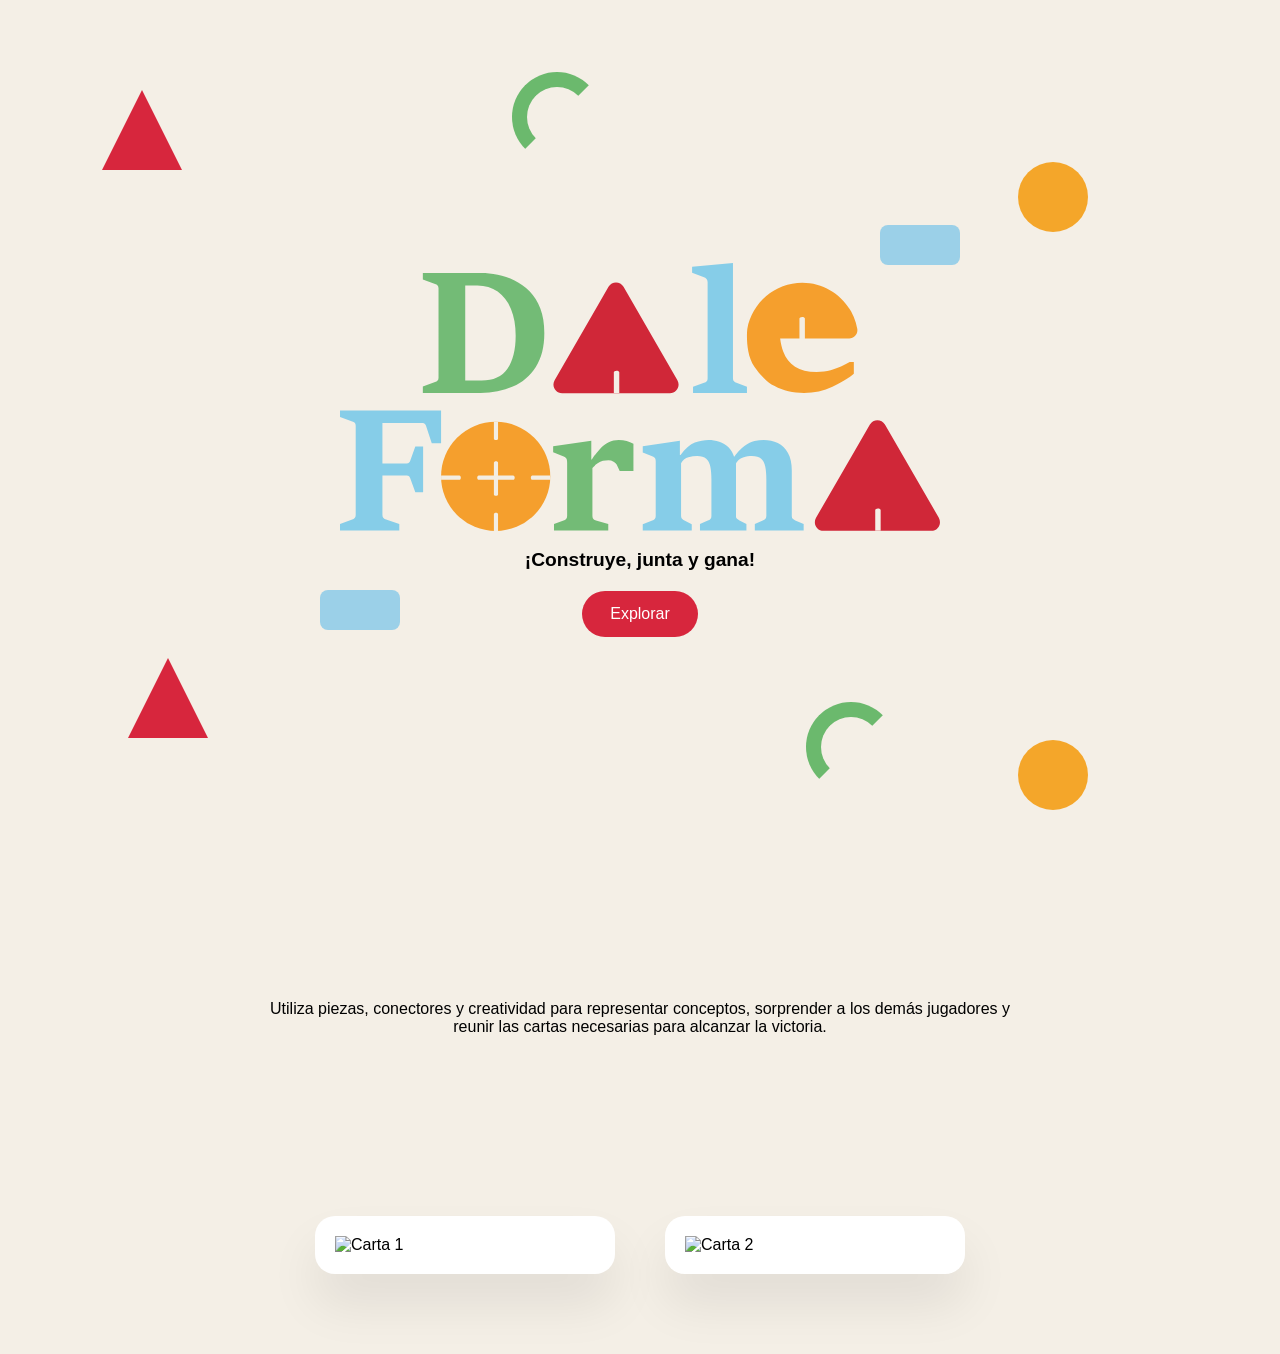
==== index.html @ a6e782ad "avance" ====
<!DOCTYPE html>
<html lang="es">
<head>
    <meta charset="UTF-8">
    <meta name="viewport" content="width=device-width, initial-scale=1.0">
    <title>Landing Page</title>

    <link rel="stylesheet" href="style.css">
</head>
<body>

    <!-- Hero -->
    <section class="hero">

        <!-- Formas flotantes -->
        <div class="floating layer1 triangle"></div>
        <div class="floating layer2 circle"></div>
        <div class="floating layer3 arc"></div>
        <div class="floating layer4 rect"></div>

        <div class="floating layer5 triangle"></div>
        <div class="floating layer6 circle"></div>
        <div class="floating layer7 arc"></div>
        <div class="floating layer8 rect"></div>

        <!-- Contenido principal -->
        <div class="hero-content">

            <img
                src="assets/Recurso 1.svg"
                alt="Logo del juego"
                class="logo"
            >

            <p>¡Construye, junta y gana!</p>

            <a href="#juego" class="btn">
                Explorar
            </a>

        </div>

    </section>

    <!-- Descripción -->
    <section class="info" id="juego">

        <p>
            Utiliza piezas, conectores y creatividad para representar
            conceptos, sorprender a los demás jugadores y reunir las
            cartas necesarias para alcanzar la victoria.
        </p>

    </section>

    <!-- Cartas -->
    <section class="cards">

        <div class="card">
            <img src="cartas1.png" alt="Carta 1">
        </div>

        <div class="card">
            <img src="cartas2.png" alt="Carta 2">
        </div>

    </section>

    <script src="script.js"></script>

</body>
</html>
---- style.css ----
*{
    margin:0;
    padding:0;
    box-sizing:border-box;
}

body{
    background:#F4EFE6;
    font-family:Arial, sans-serif;
    overflow-x:hidden;
    perspective:1200px;
}

/* Fondo textura */
.noise{
    position:fixed;
    width:100%;
    height:100%;
    background:url("https://www.transparenttextures.com/patterns/paper-fibers.png");
    opacity:.15;
    pointer-events:none;
    z-index:0;
}

/* Hero */
.hero{
    height:100vh;
    display:flex;
    justify-content:center;
    align-items:center;
    position:relative;
    overflow:hidden;
}

.hero-content{
    text-align:center;
    position:relative;
    z-index:10;
}

.logo{
    width:600px;
    max-width:90vw;
    height:auto;
    transition:transform .2s ease-out;
    transform-style:preserve-3d;
    will-change:transform;
}

.hero p{
    margin-top:15px;
    font-size:1.2rem;
    font-weight:600;
}

/* Botón */
.btn{
    display:inline-block;
    margin-top:20px;
    padding:14px 28px;
    background:#D7263D;
    color:white;
    border-radius:30px;
    text-decoration:none;
    transition:.4s;
}

.btn:hover{
    transform:translateY(-5px);
}

/* Video fondo */
.video-bg{
    position:fixed;
    top:0;
    left:0;
    width:100vw;
    height:100vh;
    object-fit:cover;
    z-index:-10;
    filter:brightness(100%);
}

/* Información */
.info{
    padding:100px 20px;
    text-align:center;
    max-width:800px;
    margin:auto;
}

/* Cartas */
.cards{
    display:flex;
    justify-content:center;
    gap:50px;
    padding:80px 20px;
    flex-wrap:wrap;
}

.card{
    width:300px;
    background:white;
    padding:20px;
    border-radius:20px;
    transition:.6s;
    transform-style:preserve-3d;
    box-shadow:0 30px 50px rgba(0,0,0,.08);
}

.card:hover{
    transform:
        rotateY(15deg)
        rotateX(10deg)
        translateY(-20px);
}

.card img{
    width:100%;
    display:block;
}

/* Formas flotantes */
.floating{
    position:absolute;
    transition:.2s;
    transform-style:preserve-3d;
    will-change:transform;
}

/* Triángulo */
.triangle{
    width:80px;
    height:80px;
    background:#D7263D;
    clip-path:polygon(50% 0%, 0% 100%, 100% 100%);
}

/* Círculo */
.circle{
    width:70px;
    height:70px;
    background:#F4A62A;
    border-radius:50%;
}

/* Arco */
.arc{
    width:90px;
    height:90px;
    border:15px solid #6BB96D;
    border-right-color:transparent;
    border-bottom-color:transparent;
    border-radius:50%;
}

/* Rectángulo */
.rect{
    width:80px;
    height:40px;
    background:#9BD0E8;
    border-radius:8px;
}

/* Posiciones */
.layer1{ top:10%; left:8%; }
.layer2{ top:18%; right:15%; }
.layer3{ top:8%; left:40%; }
.layer4{ top:25%; right:25%; }

.layer5{ bottom:18%; left:10%; }
.layer6{ bottom:10%; right:15%; }
.layer7{ bottom:12%; right:30%; }
.layer8{ bottom:30%; left:25%; }

/* Animación flotante */
@keyframes floatShape{
    0%{
        transform:translateY(0);
    }
    50%{
        transform:translateY(-25px);
    }
    100%{
        transform:translateY(0);
    }
}

.layer1{ animation:floatShape 6s ease-in-out infinite; }
.layer2{ animation:floatShape 8s ease-in-out infinite; }
.layer3{ animation:floatShape 7s ease-in-out infinite; }
.layer4{ animation:floatShape 9s ease-in-out infinite; }

.layer5{ animation:floatShape 5s ease-in-out infinite; }
.layer6{ animation:floatShape 8s ease-in-out infinite; }
.layer7{ animation:floatShape 6s ease-in-out infinite; }
.layer8{ animation:floatShape 10s ease-in-out infinite; }
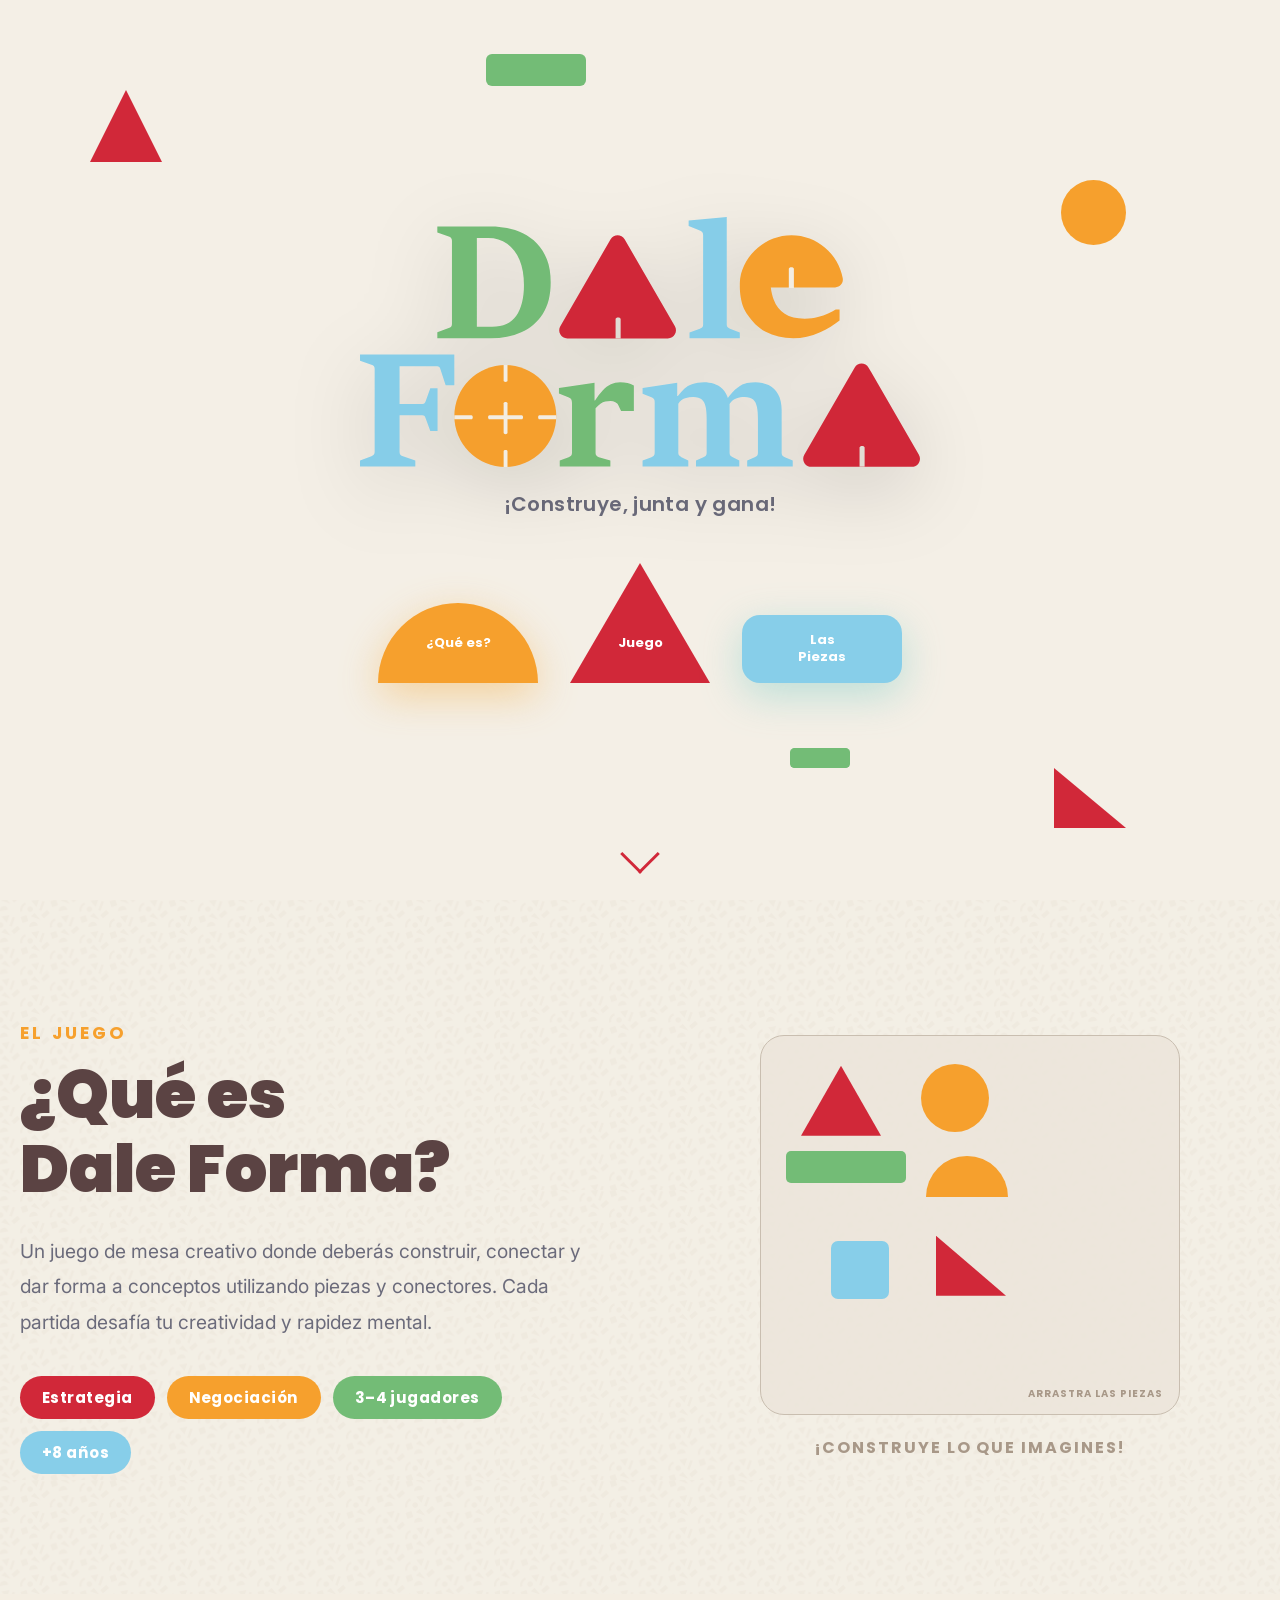
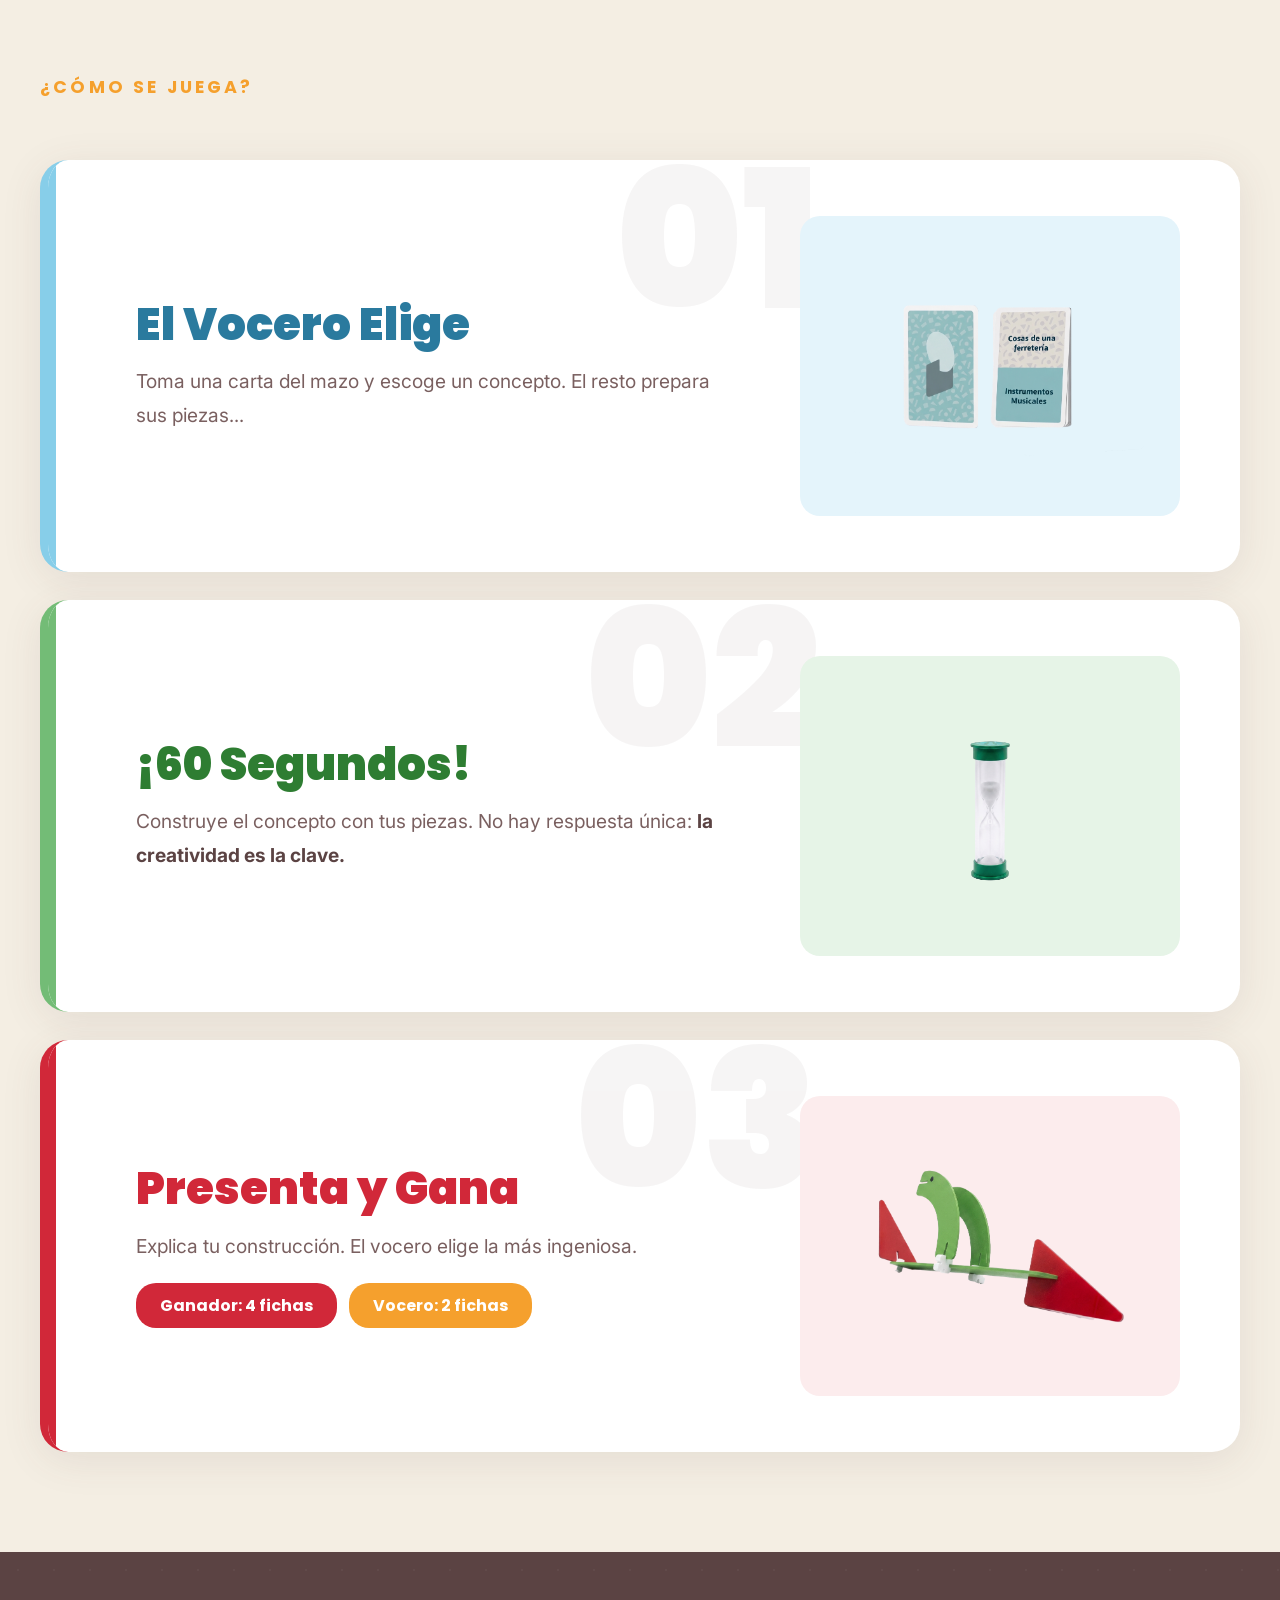
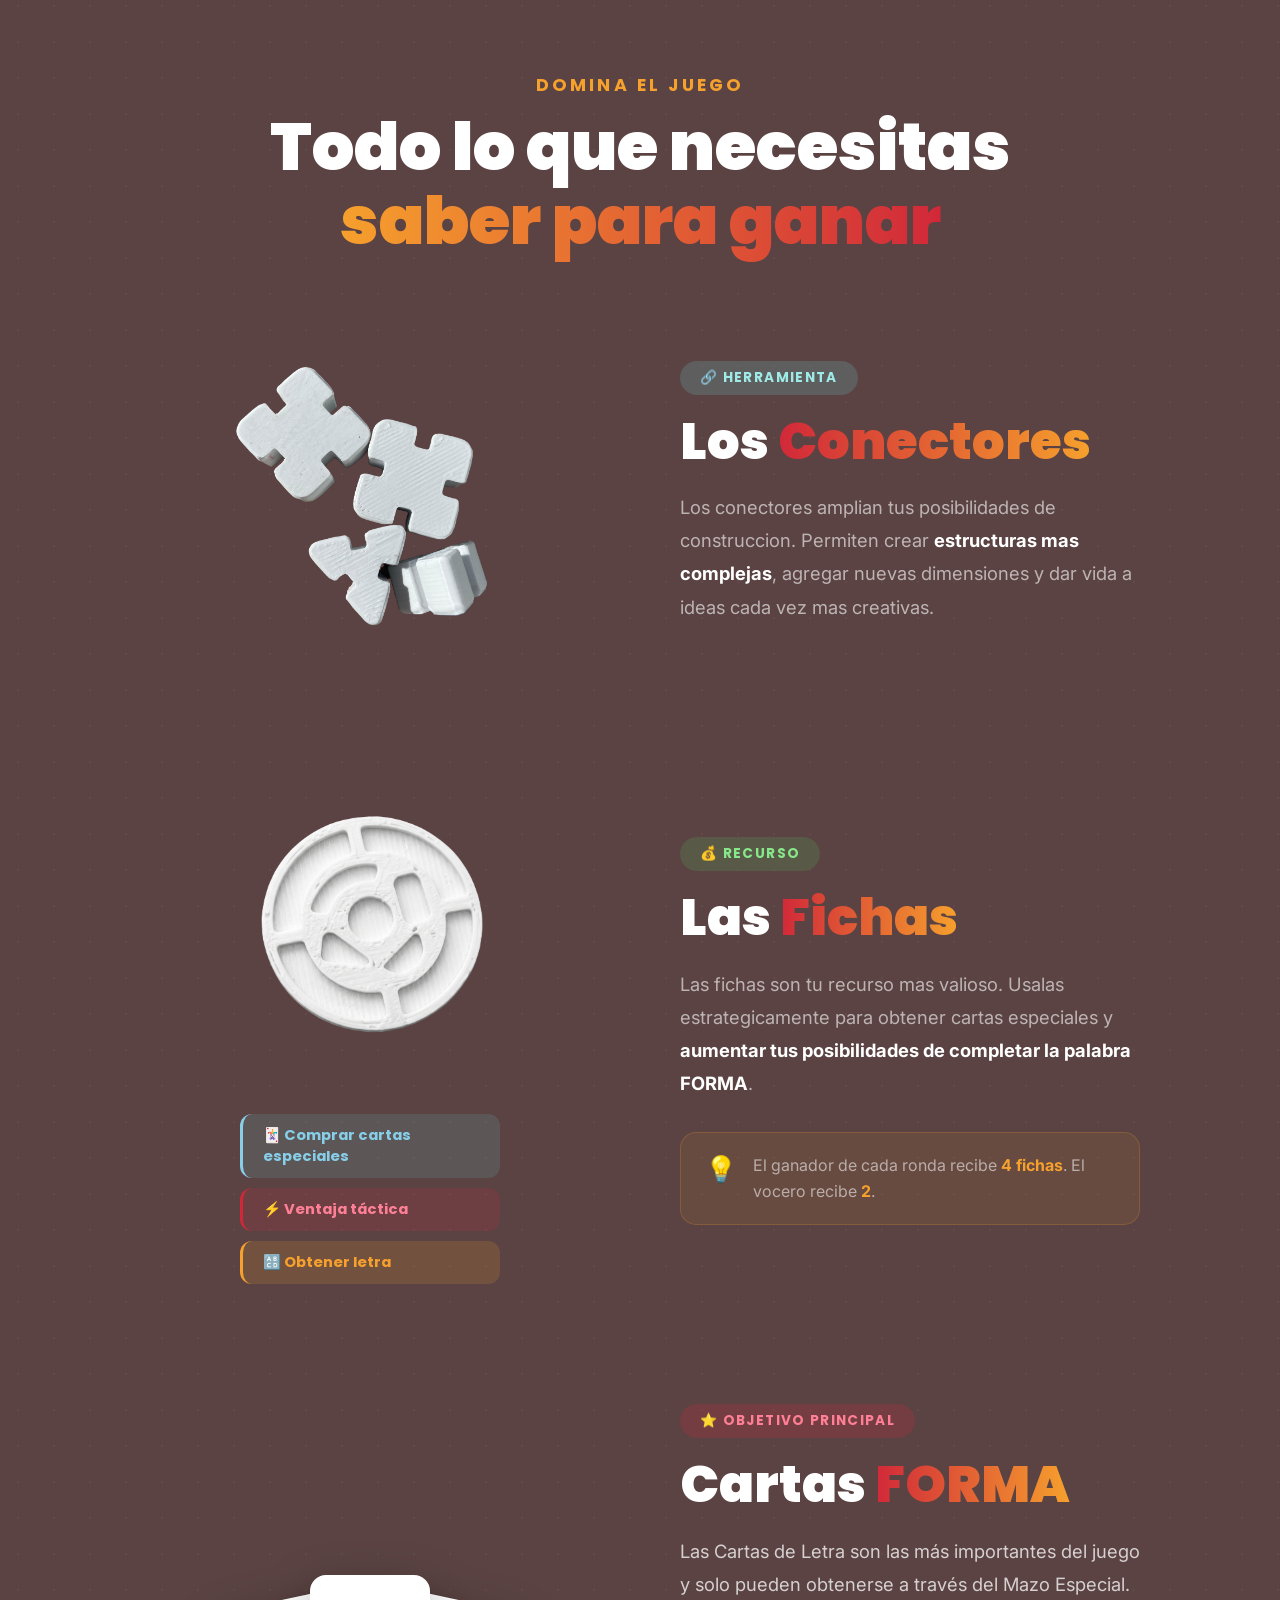
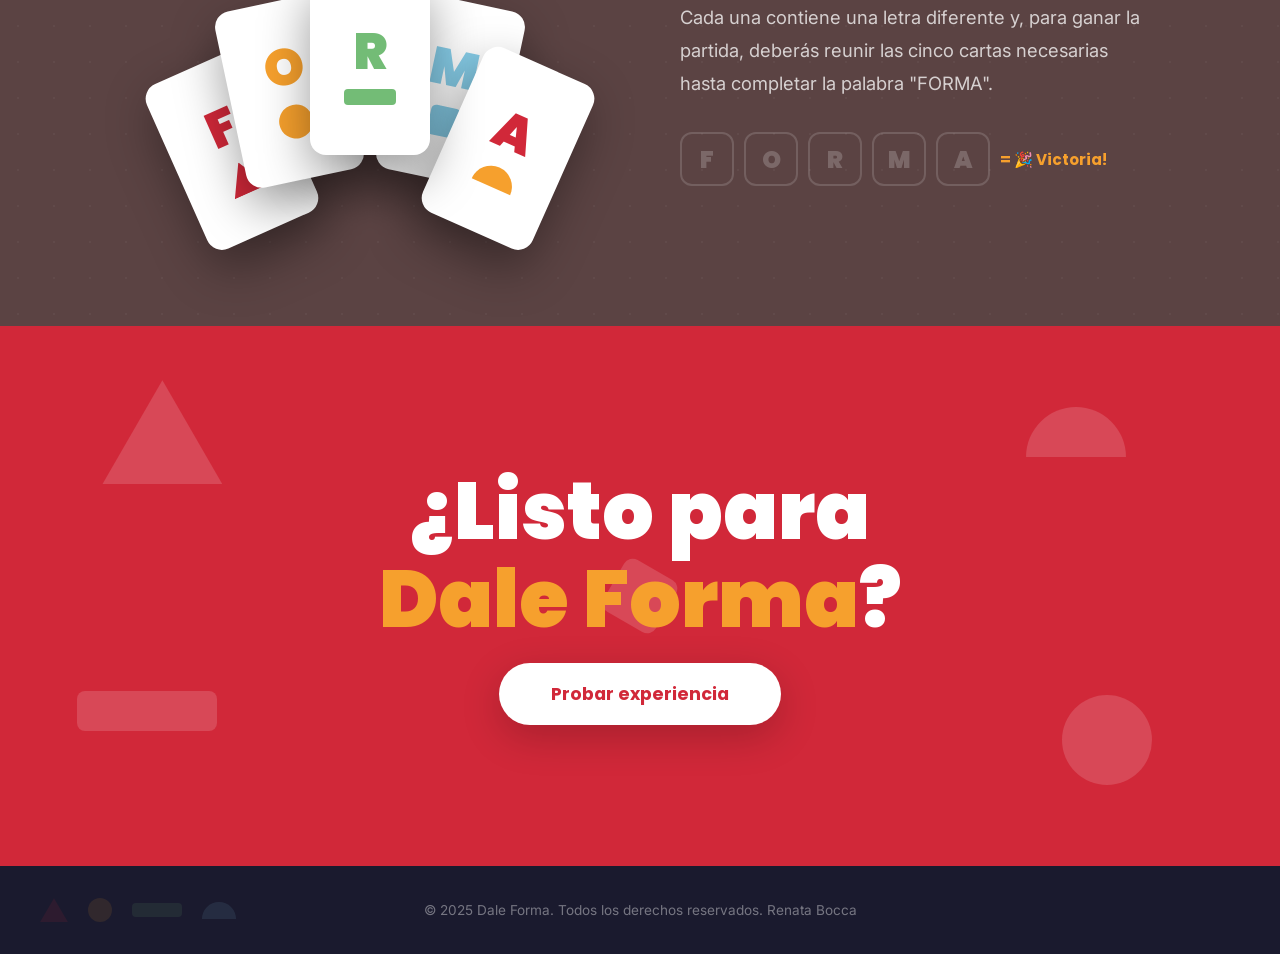
==== commit 9fef0d03: "cambios lunes 15" ====
--- a/index.html
+++ b/index.html
@@ -3,70 +3,263 @@
 <head>
     <meta charset="UTF-8">
     <meta name="viewport" content="width=device-width, initial-scale=1.0">
-    <title>Landing Page</title>
-
+    <title>Dale Forma – Construye, junta y gana</title>
+    <link rel="preconnect" href="https://fonts.googleapis.com">
+    <link href="https://fonts.googleapis.com/css2?family=Poppins:wght@400;700;900&family=Inter:wght@400;500;600&display=swap" rel="stylesheet">
     <link rel="stylesheet" href="style.css">
 </head>
 <body>
 
-    <!-- Hero -->
-    <section class="hero">
-
-        <!-- Formas flotantes -->
-        <div class="floating layer1 triangle"></div>
-        <div class="floating layer2 circle"></div>
-        <div class="floating layer3 arc"></div>
-        <div class="floating layer4 rect"></div>
-
-        <div class="floating layer5 triangle"></div>
-        <div class="floating layer6 circle"></div>
-        <div class="floating layer7 arc"></div>
-        <div class="floating layer8 rect"></div>
+    <!-- Textura de fondo -->
+    <div class="noise"></div>
+
+    <!-- ==================== HERO ==================== -->
+    <section class="hero" id="inicio">
+
+        <!-- Formas flotantes parallax -->
+        <div class="floating layer1 tri-rojo"></div>
+        <div class="floating layer2 circle-amarillo"></div>
+        <div class="floating layer3 rect-largo-verde"></div>
+        <div class="floating layer4 cuad-turquesa"></div>
+        <div class="floating layer5 semi-amarillo"></div>
+        <div class="floating layer6 tri-rect-rojo"></div>
+        <div class="floating layer7 rect-largo-verde small"></div>
+        <div class="floating layer8 circle-amarillo small"></div>
+        <div class="floating layer9 cuad-turquesa small"></div>
+        <div class="floating layer10 tri-rojo small"></div>
 
         <!-- Contenido principal -->
         <div class="hero-content">
 
-            <img
-                src="assets/Recurso 1.svg"
-                alt="Logo del juego"
-                class="logo"
-            >
-
-            <p>¡Construye, junta y gana!</p>
-
-            <a href="#juego" class="btn">
-                Explorar
-            </a>
-
+            <!-- LOGO -->
+            <div class="logo-wrap">
+                <img src="assets/Recurso 1.svg" alt="Dale Forma" class="logo">
+            </div>
+
+            <p class="hero-sub">¡Construye, junta y gana!</p>
+
+            <!-- Botones ancla con formas del juego -->
+            <nav class="menu-formas" aria-label="Navegación principal">
+
+                <a href="#contexto" class="shape-btn semicircle-btn" aria-label="Contexto">
+                    <span>¿Qué es?</span>
+                </a>
+
+                <a href="#explorar" class="shape-btn triangle-btn" aria-label="Explorar">
+                    <span>Juego</span>
+                </a>
+
+                <a href="#piezas" class="shape-btn rectangle-btn" aria-label="Las piezas">
+                    <span>Las<br>Piezas</span>
+                </a>
+
+            </nav>
+
+        </div>
+
+        <!-- Flecha scroll -->
+        <div class="scroll-hint" aria-hidden="true">
+            <div class="scroll-arrow"></div>
         </div>
 
     </section>
 
-    <!-- Descripción -->
-    <section class="info" id="juego">
-
-        <p>
-            Utiliza piezas, conectores y creatividad para representar
-            conceptos, sorprender a los demás jugadores y reunir las
-            cartas necesarias para alcanzar la victoria.
-        </p>
+ <!-- ==================== QUE ES DALE FORMA ==================== -->
+<section class="about-section" id="contexto">
+
+    <div class="about-overlay" aria-hidden="true"></div>
+
+    <div class="about-grid">
+
+        <div class="about-texto" data-reveal>
+            <span class="eyebrow">El juego</span>
+            <h2>¿Qué es<br><em class="about-em">Dale Forma</em>?</h2>
+            <p>
+                Un juego de mesa creativo donde deberás construir, conectar y dar forma
+                a conceptos utilizando piezas y conectores. Cada partida desafía tu
+                creatividad y rapidez mental.
+            </p>
+            <div class="about-chips">
+                <span class="chip chip-rojo">Estrategia</span>
+                <span class="chip chip-amarillo">Negociación</span>
+                <span class="chip chip-verde">3–4 jugadores</span>
+                <span class="chip chip-turquesa">+8 años</span>
+            </div>
+        </div>
+
+        <div class="about-build" data-reveal>
+            <div class="about-sandbox" id="aboutSandbox" aria-label="Piezas arrastrables">
+                <div class="ab-piece ab-tri"    style="top:30px;  left:40px"  tabindex="0"></div>
+                <div class="ab-piece ab-circle" style="top:28px;  left:160px" tabindex="0"></div>
+                <div class="ab-piece ab-rect"   style="top:115px; left:25px"  tabindex="0"></div>
+                <div class="ab-piece ab-semi"   style="top:120px; left:165px" tabindex="0"></div>
+                <div class="ab-piece ab-cuad"   style="top:205px; left:70px"  tabindex="0"></div>
+                <div class="ab-piece ab-tri-r"  style="top:200px; left:175px" tabindex="0"></div>
+                <span class="sandbox-hint" aria-hidden="true">arrastra las piezas</span>
+            </div>
+            <p class="build-label">¡Construye lo que imagines!</p>
+        </div>
+
+    </div>
+
+</section>
+<!-- ==================== EXPLORAR ==================== -->
+<section class="explorar-section" id="explorar">
+
+    <div class="explorar-header" data-reveal>
+        <span class="eyebrow">¿Cómo se juega?</span>
+    </div>
+
+    <!-- Paso 1 -->
+    <div class="step-card sc-celeste" data-reveal>
+        <div class="sc-num" aria-hidden="true">01</div>
+        <div class="step-content">
+            <h3>El Vocero Elige</h3>
+            <p>Toma una carta del mazo y escoge un concepto. El resto prepara sus piezas...</p>
+        </div>
+        <div class="step-img-wrap">
+            <img src="assets/cartas de juego.png" alt="Cartas de juego" class="step-img">
+        </div>
+        <div class="sc-stripe" aria-hidden="true"></div>
+    </div>
+
+    <!-- Paso 2 -->
+    <div class="step-card sc-verde" data-reveal>
+        <div class="sc-num" aria-hidden="true">02</div>
+        <div class="step-content">
+            <h3>¡60 Segundos!</h3>
+            <p>Construye el concepto con tus piezas. No hay respuesta única: <strong>la creatividad es la clave.</strong></p>
+        </div>
+        <div class="step-img-wrap">
+            <img src="assets/relojjjj.png" alt="Reloj de arena" class="step-img">
+        </div>
+        <div class="sc-stripe" aria-hidden="true"></div>
+    </div>
+
+    <!-- Paso 3 -->
+    <div class="step-card sc-rojo" data-reveal>
+        <div class="sc-num" aria-hidden="true">03</div>
+        <div class="step-content">
+            <h3>Presenta y Gana</h3>
+            <p>Explica tu construcción. El vocero elige la más ingeniosa.</p>
+            <div class="fichas-counter">
+                <span class="fc-item fc-ganador">Ganador: 4 fichas</span>
+                <span class="fc-item fc-vocero">Vocero: 2 fichas</span>
+            </div>
+        </div>
+        <div class="step-img-wrap">
+            <img src="assets/figura.png" alt="Figura ganadora" class="step-img">
+        </div>
+        <div class="sc-stripe" aria-hidden="true"></div>
+    </div>
+
+</section>
+</section>
+<!-- ==================== MECANICAS DEL JUEGO ==================== -->
+<section class="mecanicas-section" id="mecanicas" style="background: #5B4343;">
+
+    <div class="mec-header" data-reveal>
+        <span class="eyebrow">Domina el juego</span>
+        <h2>Todo lo que necesitas<br><span class="mec-accent">saber para ganar</span></h2>
+    </div>
+
+    <!-- CONECTORES -->
+    <div class="mec-bloque mec-conectores mec-reverse" data-reveal>
+        <div class="mec-texto">
+            <div class="mec-tag tag-turquesa">&#128279; Herramienta</div>
+            <h3>Los <em>Conectores</em></h3>
+            <p>Los conectores amplian tus posibilidades de construccion. Permiten crear <strong>estructuras mas complejas</strong>, agregar nuevas dimensiones y dar vida a ideas cada vez mas creativas.</p>
+            <div class="con-beneficios">
+            </div>
+        </div>
+        <div class="mec-visual mv-conectores" aria-hidden="true">
+            <div class="mec-img-wrap">
+                <img src="assets/mas conectores.png" alt="Conectores del juego" class="mec-img">
+            </div>
+        </div>
+    </div>
+
+    <!-- FICHAS -->
+    <div class="mec-bloque mec-fichas" data-reveal>
+        <div class="mec-visual mv-fichas" aria-hidden="true">
+            <div class="fichas-img-wrap">
+                <img src="assets/ficha sola.png" alt="Ficha del juego" class="fichas-img">
+            </div>
+            <div class="fichas-uses">
+                <div class="fu-item fu-carta">&#127183; Comprar cartas especiales</div>
+                <div class="fu-item fu-ventaja">&#9889; Ventaja táctica</div>
+                <div class="fu-item fu-letra">&#128288; Obtener letra</div>
+            </div>
+        </div>
+        <div class="mec-texto">
+            <div class="mec-tag tag-verde">&#128176; Recurso</div>
+            <h3>Las <em>Fichas</em></h3>
+            <p>Las fichas son tu recurso mas valioso. Usalas estrategicamente para obtener cartas especiales y <strong>aumentar tus posibilidades de completar la palabra FORMA</strong>.</p>
+            <div class="fichas-tip">
+                <div class="ft-icon">&#128161;</div>
+                <p>El ganador de cada ronda recibe <strong>4 fichas</strong>. El vocero recibe <strong>2</strong>.</p>
+            </div>
+        </div>
+    </div>
+
+    <!-- CARTAS FORMA -->
+    <div class="mec-bloque mec-cartas" data-reveal>
+        <div class="mec-visual mv-cartas" aria-hidden="true">
+            <div class="fcard fc-f"><span>F</span><div class="fcard-shape fcs-tri"></div></div>
+            <div class="fcard fc-o"><span>O</span><div class="fcard-shape fcs-circle"></div></div>
+            <div class="fcard fc-r active"><span>R</span><div class="fcard-shape fcs-rect"></div></div>
+            <div class="fcard fc-m"><span>M</span><div class="fcard-shape fcs-cuad"></div></div>
+            <div class="fcard fc-a"><span>A</span><div class="fcard-shape fcs-semi"></div></div>
+            <div class="fcard-glow"></div>
+        </div>
+        <div class="mec-texto">
+            <div class="mec-tag tag-rojo">&#11088; Objetivo principal</div>
+            <h3>Cartas <em>FORMA</em></h3>
+            <p>Las Cartas de Letra son las más importantes del juego y solo pueden obtenerse a través del Mazo Especial. Cada una contiene una letra diferente y, para ganar la partida, deberás reunir las cinco cartas necesarias hasta completar la palabra "FORMA".</p>
+            <div class="mec-letras-prog">
+                <div class="mlp-letra mlp-f">F</div>
+                <div class="mlp-letra mlp-o">O</div>
+                <div class="mlp-letra mlp-r">R</div>
+                <div class="mlp-letra mlp-m">M</div>
+                <div class="mlp-letra mlp-a">A</div>
+                <div class="mlp-win">= &#127881; Victoria!</div>
+            </div>
+        </div>
+    </div>
+
+</section>
+
+    <!-- ==================== CTA FINAL ==================== -->
+    <section class="seccion cta-seccion">
+
+        <div class="cta-formas" aria-hidden="true">
+            <div class="cta-f tri"></div>
+            <div class="cta-f circle"></div>
+            <div class="cta-f rect-l"></div>
+            <div class="cta-f semi"></div>
+            <div class="cta-f cuad"></div>
+        </div>
+
+        <div class="cta-contenido">
+            <h2>¿Listo para<br><em>Dale Forma</em>?</h2>
+            <a href="#inicio" class="cta-btn">Probar experiencia</a>
+        </div>
 
     </section>
 
-    <!-- Cartas -->
-    <section class="cards">
-
-        <div class="card">
-            <img src="cartas1.png" alt="Carta 1">
-        </div>
-
-        <div class="card">
-            <img src="cartas2.png" alt="Carta 2">
-        </div>
-
-    </section>
+
+    <!-- ==================== FOOTER ==================== -->
+    <footer class="footer">
+        <div class="footer-formas" aria-hidden="true">
+            <div class="ff tri"></div>
+            <div class="ff circle"></div>
+            <div class="ff rect"></div>
+            <div class="ff semi"></div>
+        </div>
+        <p>© 2025 Dale Forma. Todos los derechos reservados. 
+            Renata Bocca
+ </p>
+    </footer>
 
     <script src="script.js"></script>
-
 </body>
-</html>
--- a/style.css
+++ b/style.css
@@ -1,197 +1,1194 @@
-*{
-    margin:0;
-    padding:0;
-    box-sizing:border-box;
-}
-
-body{
-    background:#F4EFE6;
-    font-family:Arial, sans-serif;
-    overflow-x:hidden;
-    perspective:1200px;
-}
-
-/* Fondo textura */
-.noise{
-    position:fixed;
-    width:100%;
-    height:100%;
-    background:url("https://www.transparenttextures.com/patterns/paper-fibers.png");
-    opacity:.15;
-    pointer-events:none;
-    z-index:0;
-}
-
-/* Hero */
-.hero{
-    height:100vh;
-    display:flex;
-    justify-content:center;
-    align-items:center;
-    position:relative;
-    overflow:hidden;
-}
-
-.hero-content{
-    text-align:center;
-    position:relative;
-    z-index:10;
-}
-
-.logo{
-    width:600px;
-    max-width:90vw;
-    height:auto;
-    transition:transform .2s ease-out;
-    transform-style:preserve-3d;
-    will-change:transform;
-}
-
-.hero p{
-    margin-top:15px;
-    font-size:1.2rem;
-    font-weight:600;
-}
-
-/* Botón */
-.btn{
-    display:inline-block;
-    margin-top:20px;
-    padding:14px 28px;
-    background:#D7263D;
-    color:white;
-    border-radius:30px;
-    text-decoration:none;
-    transition:.4s;
-}
-
-.btn:hover{
-    transform:translateY(-5px);
-}
-
-/* Video fondo */
-.video-bg{
-    position:fixed;
-    top:0;
-    left:0;
-    width:100vw;
-    height:100vh;
-    object-fit:cover;
-    z-index:-10;
-    filter:brightness(100%);
-}
-
-/* Información */
-.info{
-    padding:100px 20px;
-    text-align:center;
-    max-width:800px;
-    margin:auto;
-}
-
-/* Cartas */
-.cards{
-    display:flex;
-    justify-content:center;
-    gap:50px;
-    padding:80px 20px;
-    flex-wrap:wrap;
-}
-
-.card{
-    width:300px;
-    background:white;
-    padding:20px;
-    border-radius:20px;
-    transition:.6s;
-    transform-style:preserve-3d;
-    box-shadow:0 30px 50px rgba(0,0,0,.08);
-}
-
-.card:hover{
-    transform:
-        rotateY(15deg)
-        rotateX(10deg)
-        translateY(-20px);
-}
-
-.card img{
-    width:100%;
-    display:block;
-}
-
-/* Formas flotantes */
-.floating{
-    position:absolute;
-    transition:.2s;
-    transform-style:preserve-3d;
-    will-change:transform;
-}
-
-/* Triángulo */
-.triangle{
-    width:80px;
-    height:80px;
-    background:#D7263D;
-    clip-path:polygon(50% 0%, 0% 100%, 100% 100%);
-}
-
-/* Círculo */
-.circle{
-    width:70px;
-    height:70px;
-    background:#F4A62A;
-    border-radius:50%;
-}
-
-/* Arco */
-.arc{
-    width:90px;
-    height:90px;
-    border:15px solid #6BB96D;
-    border-right-color:transparent;
-    border-bottom-color:transparent;
-    border-radius:50%;
-}
-
-/* Rectángulo */
-.rect{
-    width:80px;
-    height:40px;
-    background:#9BD0E8;
-    border-radius:8px;
-}
-
-/* Posiciones */
-.layer1{ top:10%; left:8%; }
-.layer2{ top:18%; right:15%; }
-.layer3{ top:8%; left:40%; }
-.layer4{ top:25%; right:25%; }
-
-.layer5{ bottom:18%; left:10%; }
-.layer6{ bottom:10%; right:15%; }
-.layer7{ bottom:12%; right:30%; }
-.layer8{ bottom:30%; left:25%; }
-
-/* Animación flotante */
-@keyframes floatShape{
-    0%{
-        transform:translateY(0);
+/* ===================================================
+   DALE FORMA — style.css
+   Paleta: Rojo #D7263D | Amarillo #F4A62A | Verde #4CAF50 | Turquesa #67C9C4 | Crema #F4EFE6
+=================================================== */
+
+
+/* =====================================================
+   RESET & VARIABLES
+===================================================== */
+*, *::before, *::after {
+    margin: 0;
+    padding: 0;
+    box-sizing: border-box;
+}
+
+:root {
+    --rojo:    #D12839;
+    --amarillo:#F6A02D;
+    --verde:   #73BC76;
+    --turquesa:#87CEE9;
+    --crema:   #F4EFE6;
+    --oscuro:  #1A1A2E;
+    --gris:    #6B6B7B;
+    --radio:   16px;
+    --sombra:  0 20px 60px rgba(0,0,0,.12);
+}
+
+html {
+    scroll-behavior: smooth;
+}
+
+body {
+    background: var(--crema);
+    font-family: 'Inter', sans-serif;
+    color: var(--oscuro);
+    overflow-x: hidden;
+}
+
+img {
+    width: 100%;
+    display: block;
+}
+
+
+/* =====================================================
+   UTILIDADES BASE
+===================================================== */
+.noise {
+    position: fixed;
+    inset: 0;
+    background: url("https://www.transparenttextures.com/patterns/paper-fibers.png");
+    opacity: .12;
+    pointer-events: none;
+    z-index: 0;
+}
+
+.seccion {
+    position: relative;
+    padding: 100px 20px;
+    z-index: 1;
+}
+
+.seccion-header {
+    text-align: center;
+    margin-bottom: 70px;
+}
+
+.seccion-header.light h2,
+.seccion-header.light .eyebrow,
+.seccion-header.light .seccion-desc {
+    color: white;
+}
+
+.eyebrow {
+    display: inline-block;
+    font-family: 'Poppins', sans-serif;
+    font-size: .75rem;
+    font-weight: 700;
+    letter-spacing: .18em;
+    text-transform: uppercase;
+    color: var(--rojo);
+    margin-bottom: 12px;
+}
+
+h2 {
+    font-family: 'Poppins', sans-serif;
+    font-size: clamp(2rem, 5vw, 3.2rem);
+    font-weight: 900;
+    line-height: 1.1;
+    margin-bottom: 16px;
+}
+
+.seccion-desc {
+    font-size: 1.1rem;
+    color: var(--gris);
+    max-width: 520px;
+    margin: 0 auto;
+}
+
+
+/* =====================================================
+   REVEAL ON SCROLL
+===================================================== */
+[data-reveal] {
+    opacity: 0;
+    transform: translateY(30px);
+    transition: opacity .6s ease, transform .6s ease;
+}
+[data-reveal].visible {
+    opacity: 1;
+    transform: translateY(0);
+}
+
+
+/* =====================================================
+   HERO
+===================================================== */
+.hero {
+    height: 100vh;
+    min-height: 600px;
+    display: flex;
+    justify-content: center;
+    align-items: center;
+    position: relative;
+    overflow: hidden;
+    perspective: 1200px;
+    background: var(--crema);
+}
+
+.hero-content {
+    text-align: center;
+    position: relative;
+    z-index: 10;
+}
+
+.logo-wrap {
+    display: inline-block;
+}
+
+.logo {
+    width: 560px;
+    max-width: 88vw;
+    height: auto;
+    transition: transform .15s ease-out;
+    transform-style: preserve-3d;
+    will-change: transform;
+    filter: drop-shadow(0 20px 40px rgba(0,0,0,.15));
+}
+
+.hero-sub {
+    margin-top: 18px;
+    font-family: 'Poppins', sans-serif;
+    font-size: clamp(.95rem, 2.5vw, 1.25rem);
+    font-weight: 600;
+    color: var(--gris);
+    letter-spacing: .02em;
+}
+
+/* Botones de navegación con formas */
+.menu-formas {
+    display: flex;
+    gap: 32px;
+    justify-content: center;
+    align-items: flex-end;
+    margin-top: 44px;
+    flex-wrap: wrap;
+}
+
+.shape-btn {
+    position: relative;
+    display: flex;
+    justify-content: center;
+    align-items: center;
+    text-decoration: none;
+    transition: transform .35s cubic-bezier(.34,1.56,.64,1), filter .35s ease;
+    cursor: pointer;
+}
+
+.shape-btn span {
+    position: absolute;
+    z-index: 10;
+    font-family: 'Poppins', sans-serif;
+    font-size: 13px;
+    font-weight: 700;
+    color: white;
+    text-align: center;
+    pointer-events: none;
+    line-height: 1.3;
+}
+
+.triangle-btn {
+    width: 140px;
+    height: 120px;
+    background: var(--rojo);
+    clip-path: polygon(50% 0%, 0% 100%, 100% 100%);
+    filter: drop-shadow(0 12px 20px rgba(215,38,61,.4));
+}
+.triangle-btn span { top: 72px; }
+
+.rectangle-btn {
+    width: 160px;
+    height: 68px;
+    background: var(--turquesa);
+    border-radius: 18px;
+    filter: drop-shadow(0 12px 20px rgba(103,201,196,.4));
+}
+.rectangle-btn span {
+    top: 50%;
+    left: 50%;
+    transform: translate(-50%, -50%);
+}
+
+.semicircle-btn {
+    width: 160px;
+    height: 80px;
+    background: var(--amarillo);
+    border-radius: 160px 160px 0 0;
+    filter: drop-shadow(0 12px 20px rgba(244,166,42,.4));
+}
+.semicircle-btn span {
+    color: #ffffff;
+    top: 50%;
+    left: 50%;
+    transform: translate(-50%, -50%);
+}
+
+.shape-btn:hover {
+    transform: translateY(-14px) scale(1.1) rotate(4deg);
+    filter: brightness(1.1) drop-shadow(0 20px 30px rgba(0,0,0,.25));
+}
+
+/* Formas flotantes parallax */
+.floating {
+    position: absolute;
+    transform-style: preserve-3d;
+    will-change: transform;
+}
+
+.tri-rojo {
+    width: 72px; height: 72px;
+    background: var(--rojo);
+    clip-path: polygon(50% 0%, 0% 100%, 100% 100%);
+    opacity: .85;
+}
+.tri-rect-rojo {
+    width: 72px; height: 60px;
+    background: var(--rojo);
+    clip-path: polygon(0% 100%, 0% 0%, 100% 100%);
+    opacity: .85;
+}
+.circle-amarillo {
+    width: 65px; height: 65px;
+    background: var(--amarillo);
+    border-radius: 50%;
+    opacity: .85;
+}
+.rect-largo-verde {
+    width: 100px; height: 32px;
+    background: var(--verde);
+    border-radius: 6px;
+    opacity: .85;
+}
+.cuad-turquesa {
+    width: 52px; height: 52px;
+    background: var(--turquesa);
+    border-radius: 8px;
+    opacity: .85;
+}
+.semi-amarillo {
+    width: 76px; height: 38px;
+    background: var(--amarillo);
+    border-radius: 76px 76px 0 0;
+    opacity: .85;
+}
+
+.floating.small { transform: scale(.6); }
+
+.layer1  { top: 10%; left: 7%; }
+.layer2  { top: 20%; right: 12%; }
+.layer3  { top: 6%;  left: 38%; }
+.layer4  { top: 28%; right: 28%; }
+.layer5  { bottom: 15%; left: 9%; }
+.layer6  { bottom: 8%;  right: 12%; }
+.layer7  { bottom: 14%; right: 32%; }
+.layer8  { bottom: 28%; left: 22%; }
+.layer9  { top: 55%;   left: 3%; }
+.layer10 { bottom: 35%; right: 5%; }
+
+@keyframes floatShape {
+    0%,100% { translate: 0 0; }
+    50%      { translate: 0 -22px; }
+}
+.layer1  { animation: floatShape 6s  ease-in-out infinite; }
+.layer2  { animation: floatShape 8s  ease-in-out infinite; }
+.layer3  { animation: floatShape 7s  ease-in-out infinite .5s; }
+.layer4  { animation: floatShape 9s  ease-in-out infinite .3s; }
+.layer5  { animation: floatShape 5s  ease-in-out infinite .8s; }
+.layer6  { animation: floatShape 8s  ease-in-out infinite .2s; }
+.layer7  { animation: floatShape 6s  ease-in-out infinite 1s; }
+.layer8  { animation: floatShape 10s ease-in-out infinite .4s; }
+.layer9  { animation: floatShape 7s  ease-in-out infinite .7s; }
+.layer10 { animation: floatShape 9s  ease-in-out infinite 1.2s; }
+
+/* Flecha scroll */
+.scroll-hint {
+    position: absolute;
+    bottom: 32px;
+    left: 50%;
+    transform: translateX(-50%);
+    z-index: 10;
+}
+.scroll-arrow {
+    width: 28px; height: 28px;
+    border-right: 3px solid var(--rojo);
+    border-bottom: 3px solid var(--rojo);
+    transform: rotate(45deg);
+    animation: arrowBounce 1.6s ease-in-out infinite;
+}
+@keyframes arrowBounce {
+    0%,100% { transform: rotate(45deg) translateY(0); opacity: .5; }
+    50%      { transform: rotate(45deg) translateY(8px); opacity: 1; }
+}
+
+/* =====================================================
+   QUÉ ES DALE FORMA (about-section)
+===================================================== */
+.about-section {
+    padding: 120px 20px;
+    background-color: #F4EFE6;
+    background-image: url('assets/patron.svg');
+    background-repeat: repeat;
+    background-size: 500px 290px;
+    position: relative;
+    overflow: hidden;
+}
+
+.about-overlay {
+    position: absolute;
+    inset: 0;
+    background: rgba(244, 239, 230, 0.62);
+    pointer-events: none;
+    z-index: 1;
+}
+
+.about-grid {
+    display: grid;
+    grid-template-columns: 1fr 1fr;
+    gap: 80px;
+    align-items: center;
+    max-width: 1280px;
+    margin: 0 auto;
+    position: relative;
+    z-index: 2;
+}
+
+.about-section .eyebrow { color: var(--amarillo); font-size: 1.1rem; }
+
+.about-section h2 {
+    font-family: 'Poppins', sans-serif;
+    font-size: clamp(2.8rem, 6vw, 4.2rem);
+    font-weight: 900;
+    line-height: 1.1;
+    color: #5B4343;
+    margin-bottom: 28px;
+}
+
+.about-em {
+    font-style: normal;
+    color: #5B4343;
+    background: none;
+    -webkit-text-fill-color: #5B4343;
+}
+
+.about-texto p {
+    color: #6B6B7B;
+    font-size: 1.2rem;
+    line-height: 1.85;
+    margin-bottom: 36px;
+}
+
+.about-texto strong { color: #5B4343; }
+
+.about-chips {
+    display: flex;
+    flex-wrap: wrap;
+    gap: 12px;
+}
+
+.chip {
+    padding: 10px 22px;
+    border-radius: 50px;
+    font-family: 'Poppins', sans-serif;
+    font-size: .95rem;
+    font-weight: 700;
+    letter-spacing: .03em;
+    transition: transform .3s cubic-bezier(.34,1.56,.64,1), box-shadow .3s;
+    cursor: default;
+}
+.chip:hover { transform: translateY(-4px) scale(1.08); box-shadow: 0 10px 25px rgba(0,0,0,.15); }
+.chip-rojo     { background: var(--rojo);     color: white; }
+.chip-amarillo { background: var(--amarillo); color: #ffffff; }
+.chip-verde    { background: var(--verde);    color: #ffffff; }
+.chip-turquesa { background: var(--turquesa); color: #ffffff; }
+
+/* Sandbox arrastrable */
+.about-build {
+    display: flex;
+    flex-direction: column;
+    align-items: center;
+    gap: 20px;
+}
+
+.about-sandbox {
+    position: relative;
+    width: 100%;
+    max-width: 420px;
+    height: 380px;
+    background: rgba(237, 230, 219, 0.85);
+    border: 1.5px solid #C9BEB0;
+    border-radius: 24px;
+    overflow: hidden;
+    user-select: none;
+    cursor: default;
+}
+
+.sandbox-hint {
+    position: absolute;
+    bottom: 12px;
+    right: 16px;
+    font-family: 'Poppins', sans-serif;
+    font-size: 10px;
+    font-weight: 700;
+    letter-spacing: .1em;
+    text-transform: uppercase;
+    color: #A89888;
+    pointer-events: none;
+}
+
+.ab-piece {
+    position: absolute;
+    cursor: grab;
+    transition: filter .15s;
+}
+.ab-piece:active  { cursor: grabbing; }
+.ab-piece.is-drag {
+    z-index: 100;
+    filter: drop-shadow(0 8px 18px rgba(0,0,0,.28));
+    cursor: grabbing;
+}
+
+.ab-tri    { width: 80px;  height: 70px;  background: var(--rojo);     clip-path: polygon(50% 0%, 0% 100%, 100% 100%); }
+.ab-circle { width: 68px;  height: 68px;  background: var(--amarillo); border-radius: 50%; }
+.ab-rect   { width: 120px; height: 32px;  background: var(--verde);    border-radius: 5px; }
+.ab-semi   { width: 82px;  height: 41px;  background: var(--amarillo); border-radius: 82px 82px 0 0; }
+.ab-cuad   { width: 58px;  height: 58px;  background: var(--turquesa); border-radius: 7px; }
+.ab-tri-r  { width: 70px;  height: 60px;  background: var(--rojo);     clip-path: polygon(0% 0%, 0% 100%, 100% 100%); }
+
+.build-label {
+    font-family: 'Poppins', sans-serif;
+    font-size: 1rem;
+    font-weight: 700;
+    color: #A89888;
+    text-transform: uppercase;
+    letter-spacing: .12em;
+}
+
+@media (max-width: 860px) {
+    .about-grid { grid-template-columns: 1fr; }
+    .about-sandbox { max-width: 100%; height: 300px; }
+}
+
+/* =====================================================
+   EXPLORAR (¿Cómo se juega?)
+===================================================== */
+.explorar-section {
+    background: #F4EEE3;
+    padding: 80px 40px 100px;
+    display: flex;
+    flex-direction: column;
+    align-items: center;
+    gap: 28px;
+}
+
+.explorar-header {
+    text-align: left;
+    margin-bottom: 20px;
+    max-width: 1280px;
+    width: 100%;
+}
+
+.explorar-header .eyebrow { color: #F5A02D; font-size: 1.1rem; }
+
+.explorar-header h2 {
+    font-family: 'Poppins', sans-serif;
+    font-size: clamp(3.2rem, 7vw, 5.5rem);
+    font-weight: 900;
+    line-height: 1.05;
+    color: #5B4343;
+}
+
+.eh-accent {
+    background: linear-gradient(90deg, var(--rojo), var(--amarillo));
+    -webkit-background-clip: text;
+    -webkit-text-fill-color: transparent;
+    background-clip: text;
+}
+
+/* Tarjeta base */
+.step-card {
+    position: relative;
+    background: white;
+    border-radius: 28px;
+    padding: 56px 60px;
+    display: grid;
+    grid-template-columns: 1fr 380px;
+    align-items: center;
+    gap: 56px;
+    width: 100%;
+    max-width: 1280px;
+    min-height: 360px;
+    box-shadow: 0 8px 40px rgba(91,67,67,.10);
+    border-left: 8px solid transparent;
+    overflow: hidden;
+    transition: transform .4s cubic-bezier(.34,1.56,.64,1), box-shadow .4s;
+}
+.step-card:hover {
+    transform: translateY(-6px);
+    box-shadow: 0 20px 60px rgba(91,67,67,.15);
+}
+
+.sc-num {
+    position: absolute;
+    top: -15px;
+    right: 420px;
+    font-family: 'Poppins', sans-serif;
+    font-size: 12rem;
+    font-weight: 900;
+    line-height: 1;
+    opacity: .05;
+    color: #5B4343;
+    pointer-events: none;
+    z-index: 0;
+}
+
+.sc-stripe {
+    position: absolute;
+    left: 0; top: 0; bottom: 0;
+    width: 8px;
+}
+
+.step-content {
+    position: relative;
+    z-index: 1;
+    padding-left: 28px;
+}
+
+.sc-badge {
+    display: inline-block;
+    padding: 6px 18px;
+    border-radius: 20px;
+    font-family: 'Poppins', sans-serif;
+    font-size: .9rem;
+    font-weight: 700;
+    text-transform: uppercase;
+    letter-spacing: .1em;
+    margin-bottom: 16px;
+}
+
+.step-card h3 {
+    font-family: 'Poppins', sans-serif;
+    font-size: clamp(2.2rem, 3.5vw, 3rem);
+    font-weight: 900;
+    margin-bottom: 16px;
+    line-height: 1.1;
+}
+.step-card p      { font-size: 1.2rem; line-height: 1.75; color: #7a6060; }
+.step-card strong { color: #5B4343; }
+
+.step-img-wrap {
+    position: relative;
+    z-index: 1;
+    width: 100%;
+    height: 300px;
+    display: flex;
+    align-items: center;
+    justify-content: center;
+    flex-shrink: 0;
+    border-radius: 20px;
+    overflow: hidden;
+}
+.step-img { width: 100%; height: 100%; object-fit: contain; }
+
+/* Variantes de color por paso */
+.sc-celeste .step-img-wrap { background: #E4F4FB; }
+.sc-verde   .step-img-wrap { background: #E6F4E7; }
+.sc-rojo    .step-img-wrap { background: #FCECED; }
+
+.sc-celeste            { border-left-color: #87CEE9; }
+.sc-celeste h3         { color: #2a7a9e; }
+.sc-celeste .sc-stripe { background: #87CEE9; }
+.badge-celeste         { background: #E4F4FB; color: #2a7a9e; }
+
+.sc-verde              { border-left-color: #73BC76; }
+.sc-verde h3           { color: #2e7d32; }
+.sc-verde .sc-stripe   { background: #73BC76; }
+.badge-verde           { background: #E6F4E7; color: #2e7d32; }
+
+.sc-rojo               { border-left-color: #D12839; }
+.sc-rojo h3            { color: #D12839; }
+.sc-rojo .sc-stripe    { background: #D12839; }
+.badge-rojo            { background: #FCECED; color: #A8001A; }
+
+/* Contador fichas (paso 3) */
+.fichas-counter {
+    display: flex;
+    gap: 12px;
+    margin-top: 20px;
+    flex-wrap: wrap;
+}
+.fc-item {
+    display: inline-flex;
+    align-items: center;
+    gap: 8px;
+    padding: 10px 24px;
+    border-radius: 20px;
+    font-family: 'Poppins', sans-serif;
+    font-size: 1rem;
+    font-weight: 700;
+}
+.fc-ganador { background: #D12839; color: white; }
+.fc-vocero  { background: #F5A02D; color: white; }
+
+@media (max-width: 600px) {
+    .explorar-section { padding: 60px 20px 80px; }
+    .step-card {
+        grid-template-columns: 1fr;
+        padding: 40px 28px;
+        gap: 28px;
+        text-align: center;
     }
-    50%{
-        transform:translateY(-25px);
+    .step-content { padding-left: 0; }
+    .sc-num { right: 10px; font-size: 6rem; }
+    .step-img-wrap { width: 100%; height: 280px; margin: 0 auto; }
+    .fichas-counter { justify-content: center; }
+}
+
+/* =====================================================
+   MECÁNICAS DEL JUEGO
+===================================================== */
+.mecanicas-section {
+    background: #5B4343;
+    padding: 120px 60px 140px;
+    position: relative;
+    overflow: hidden;
+}
+
+.mecanicas-section::before {
+    content: '';
+    position: absolute;
+    inset: 0;
+    background-image: radial-gradient(circle, rgba(255,255,255,.04) 1px, transparent 1px);
+    background-size: 36px 36px;
+    pointer-events: none;
+}
+
+/* Header */
+.mec-header {
+    text-align: center;
+    margin-bottom: 100px;
+    position: relative;
+    z-index: 2;
+}
+.mecanicas-section .eyebrow { color: var(--amarillo); font-size: 1.1rem; }
+.mec-header h2 {
+    font-family: 'Poppins', sans-serif;
+    font-size: clamp(2.6rem, 6vw, 4.2rem);        /* antes: clamp(2rem, 5vw, 3.4rem) */
+    font-weight: 900;
+    color: white;
+    line-height: 1.1;
+}
+.mec-accent {
+    background: linear-gradient(90deg, var(--amarillo), var(--rojo));
+    -webkit-background-clip: text;
+    -webkit-text-fill-color: transparent;
+    background-clip: text;
+}
+
+/* Layout bloques */
+.mec-bloque {
+    display: grid;
+    grid-template-columns: 1fr 1fr;
+    gap: 80px;
+    align-items: center;
+    max-width: 1280px;
+    margin: 0 auto 120px;
+    padding: 0 80px;
+    position: relative;
+    z-index: 2;
+}
+.mec-bloque:last-child { margin-bottom: 0; }
+.mec-reverse { direction: rtl; }
+.mec-reverse > * { direction: ltr; }
+
+/* Tags */
+.mec-tag {
+    display: inline-block;
+    padding: 7px 20px;                             /* antes: 6px 16px */
+    border-radius: 50px;
+    font-family: 'Poppins', sans-serif;
+    font-size: .85rem;                             /* antes: .75rem */
+    font-weight: 700;
+    text-transform: uppercase;
+    letter-spacing: .1em;
+    margin-bottom: 18px;                           /* antes: 16px */
+}
+.tag-rojo     { background: rgba(215,38,61,.2);   color: #FF8096; }
+.tag-amarillo { background: rgba(244,166,42,.2);  color: #FFD47A; }
+.tag-verde    { background: rgba(76,175,80,.2);   color: #87E88B; }
+.tag-turquesa { background: rgba(103,201,196,.2); color: #9EEAE7; }
+
+/* Texto */
+.mec-texto h3 {
+    font-family: 'Poppins', sans-serif;
+    font-size: clamp(2.2rem, 4vw, 3.2rem);        /* antes: clamp(1.8rem, 3.5vw, 2.6rem) */
+    font-weight: 900;
+    color: white;
+    line-height: 1.1;
+    margin-bottom: 22px;                           /* antes: 18px */
+}
+.mec-texto h3 em {
+    font-style: normal;
+    background: linear-gradient(90deg, var(--rojo), var(--amarillo));
+    -webkit-background-clip: text;
+    -webkit-text-fill-color: transparent;
+    background-clip: text;
+}
+.mec-texto p {
+    color: rgba(255,255,255,.6);
+    font-size: 1.15rem;                            /* antes: 1.05rem */
+    line-height: 1.8;                              /* antes: 1.75 */
+    margin-bottom: 32px;                           /* antes: 28px */
+}
+.mec-texto strong { color: white; }
+
+/* ----- CONECTORES ----- */
+.mv-conectores {
+    display: flex;
+    flex-direction: column;
+    align-items: center;
+    gap: 20px;                                     /* antes: 16px */
+}
+
+/* Imagen conectores */
+.mec-img-wrap {
+    width: 100%;
+    max-width: 420px;
+    height: 300px;
+    border-radius: 20px;
+    overflow: hidden;
+    display: flex;
+    align-items: center;
+    justify-content: center;
+    background: transparent;
+    border: none;
+}
+.mec-img {
+    width: 100%;
+    height: 100%;
+    object-fit: contain;
+}
+
+.con-estructura {
+    position: relative;
+    width: 340px; height: 280px;                  /* antes: 280×240px */
+    background: rgba(255,255,255,.03);
+    border: 1px solid rgba(255,255,255,.07);
+    border-radius: 24px;
+    display: flex;
+    flex-direction: column;
+    align-items: center;
+    justify-content: center;
+    gap: 0;
+    overflow: hidden;
+    padding: 24px;                                 /* antes: 20px */
+}
+.ce-pieza, .ce-conector {
+    position: relative;
+    z-index: 2;
+    transition: transform .4s cubic-bezier(.34,1.56,.64,1);
+}
+.cp-rect-l { width: 150px; height: 26px; background: var(--verde);    border-radius: 5px;                                  animation: cePieceWobble 4s ease-in-out infinite 0s; }
+.cp-tri    { width: 58px;  height: 50px; background: var(--rojo);     clip-path: polygon(50% 0%,0% 100%,100% 100%);        animation: cePieceWobble 4s ease-in-out infinite .5s; }
+.cp-circle { width: 52px;  height: 52px; background: var(--amarillo); border-radius: 50%;                                  animation: cePieceWobble 4s ease-in-out infinite 1s; }
+.cp-semi   { width: 74px;  height: 37px; background: var(--turquesa); border-radius: 74px 74px 0 0;                        animation: cePieceWobble 4s ease-in-out infinite 1.5s; }
+
+@keyframes cePieceWobble {
+    0%,100% { transform: translateX(0) rotate(0deg); }
+    25%      { transform: translateX(4px) rotate(2deg); }
+    75%      { transform: translateX(-4px) rotate(-2deg); }
+}
+
+.ce-conector { width: 10px; height: 28px; border-radius: 5px; z-index: 3; }
+.cc1 { background: var(--rojo);     animation: connectorPulse 2s ease-in-out infinite 0s; }
+.cc2 { background: var(--amarillo); animation: connectorPulse 2s ease-in-out infinite .4s; }
+.cc3 { background: var(--turquesa); animation: connectorPulse 2s ease-in-out infinite .8s; }
+@keyframes connectorPulse {
+    0%,100% { transform: scaleY(1); opacity: .7; }
+    50%      { transform: scaleY(1.2); opacity: 1; }
+}
+
+.ce-glow {
+    position: absolute;
+    inset: 0;
+    background: radial-gradient(circle at 50% 50%, rgba(103,201,196,.1) 0%, transparent 70%);
+    animation: glowPulse 3s ease-in-out infinite;
+}
+@keyframes glowPulse {
+    0%,100% { opacity: .5; }
+    50%      { opacity: 1; }
+}
+
+.ce-label {
+    font-family: 'Poppins', sans-serif;
+    font-size: .85rem;                             /* antes: .78rem */
+    font-weight: 700;
+    text-transform: uppercase;
+    letter-spacing: .12em;
+    color: rgba(255,255,255,.3);
+}
+.con-estructura:hover .ce-pieza { transform: scale(1.06) !important; }
+
+.con-beneficios {
+    display: flex;
+    flex-direction: column;
+    gap: 14px;                                     /* antes: 12px */
+    margin-top: 4px;
+}
+.con-b {
+    display: flex;
+    align-items: center;
+    gap: 14px;                                     /* antes: 12px */
+    font-size: 1.05rem;                            /* antes: .95rem */
+    color: rgba(255,255,255,.55);
+    font-weight: 500;
+    transition: color .25s, transform .25s;
+    cursor: default;
+}
+.con-b:hover { color: white; transform: translateX(6px); }
+.cb-dot       { width: 12px; height: 12px; border-radius: 50%; flex-shrink: 0; } /* antes: 10px */
+.dot-amarillo { background: var(--amarillo); }
+.dot-verde    { background: var(--verde); }
+.dot-turquesa { background: var(--turquesa); }
+
+/* ----- FICHAS ----- */
+.mv-fichas {
+    display: flex;
+    flex-direction: column;
+    align-items: center;
+    gap: 36px;                                     /* antes: 30px */
+}
+
+/* Imagen fichas */
+.fichas-img-wrap {
+    width: 100%;
+    max-width: 420px;
+    height: 300px;
+    border-radius: 20px;
+    overflow: hidden;
+    display: flex;
+    align-items: center;
+    justify-content: center;
+    background: transparent;
+    border: none;
+}
+.fichas-img {
+    width: 100%;
+    height: 100%;
+    object-fit: contain;
+}
+
+.fichas-pile {
+    position: relative;
+    width: 140px;                                  /* antes: 120px */
+    height: 140px;
+    display: flex;
+    align-items: flex-end;
+    justify-content: center;
+}
+.fp-ficha {
+    position: absolute;
+    width: 96px; height: 96px;                    /* antes: 80×80px */
+    border-radius: 50%;
+    border: 4px solid rgba(255,255,255,.15);
+}
+.f1 { background: var(--amarillo); bottom: 0;   box-shadow: 0 8px 20px rgba(0,0,0,.5); z-index: 5; }
+.f2 { background: #e09a25; bottom: 9px;  z-index: 4; filter: brightness(.85); }
+.f3 { background: #c8881f; bottom: 18px; z-index: 3; filter: brightness(.7); }
+.f4 { background: #b07519; bottom: 27px; z-index: 2; filter: brightness(.55); }
+.f5 { background: #986312; bottom: 36px; z-index: 1; filter: brightness(.4); }
+.fp-shine {
+    position: absolute;
+    top: 5px; left: 18px;
+    width: 32px; height: 14px;
+    background: rgba(255,255,255,.35);
+    border-radius: 50%;
+    z-index: 10;
+    animation: shineSpin 3s ease-in-out infinite;
+}
+@keyframes shineSpin { 0%,100%{opacity:.35} 50%{opacity:.7} }
+
+.f1 { animation: stackFloat 2.5s ease-in-out infinite; }
+.f2 { animation: stackFloat 2.5s ease-in-out infinite .1s; }
+.f3 { animation: stackFloat 2.5s ease-in-out infinite .2s; }
+.f4 { animation: stackFloat 2.5s ease-in-out infinite .3s; }
+.f5 { animation: stackFloat 2.5s ease-in-out infinite .4s; }
+@keyframes stackFloat {
+    0%,100% { transform: translateY(0); }
+50%      { transform: translateY(-8px); }
+}
+
+.fichas-uses {
+    display: flex;
+    flex-direction: column;
+    gap: 10px;                                     /* antes: 8px */
+    width: 100%;
+    max-width: 260px;                              /* antes: 220px */
+}
+.fu-item {
+    padding: 11px 20px;                            /* antes: 9px 16px */
+    border-radius: 12px;                           /* antes: 10px */
+    font-family: 'Poppins', sans-serif;
+    font-size: .92rem;                             /* antes: .82rem */
+    font-weight: 700;
+    transition: transform .3s cubic-bezier(.34,1.56,.64,1), box-shadow .3s;
+    cursor: default;
+}
+.fu-item:hover { transform: translateX(6px) scale(1.04); box-shadow: 0 8px 24px rgba(0,0,0,.3); }
+.fu-carta   { background: rgba(103,201,196,.15); color: var(--turquesa); border-left: 3px solid var(--turquesa); }
+.fu-ventaja { background: rgba(215,38,61,.15);   color: #FF8096;         border-left: 3px solid var(--rojo); }
+.fu-letra   { background: rgba(244,166,42,.15);  color: var(--amarillo); border-left: 3px solid var(--amarillo); }
+
+.fichas-tip {
+    display: flex;
+    gap: 16px;                                     /* antes: 14px */
+    align-items: flex-start;
+    background: rgba(244,166,42,.08);
+    border: 1px solid rgba(244,166,42,.2);
+    border-radius: 16px;                           /* antes: 14px */
+    padding: 20px 24px;                            /* antes: 16px 20px */
+}
+.ft-icon { font-size: 1.6rem; flex-shrink: 0; }  /* antes: 1.4rem */
+.fichas-tip p { font-size: 1rem; color: rgba(255,255,255,.55); margin: 0; line-height: 1.6; } /* antes: .9rem */
+.fichas-tip strong { color: var(--amarillo); }
+
+/* ----- CARTAS FORMA ----- */
+.mv-cartas {
+    position: relative;
+    height: 320px;                                 /* antes: 280px */
+    display: flex;
+    align-items: flex-end;
+    justify-content: center;
+}
+
+.fcard {
+    position: absolute;
+    width: 120px; height: 180px;                  /* antes: 100×150px */
+    background: white;
+    border-radius: 16px;                           /* antes: 14px */
+    display: flex;
+    flex-direction: column;
+    align-items: center;
+    justify-content: center;
+    gap: 12px;                                     /* antes: 10px */
+    box-shadow: 0 20px 50px rgba(0,0,0,.4);
+    cursor: pointer;
+    transition: transform .4s cubic-bezier(.34,1.56,.64,1), box-shadow .4s;
+}
+.fcard span {
+    font-family: 'Poppins', sans-serif;
+    font-size: 3.2rem;                             /* antes: 2.6rem */
+    font-weight: 900;
+    line-height: 1;
+}
+.fcard-shape { display: flex; align-items: center; justify-content: center; }
+
+.fc-f { transform: rotate(-24deg) translateX(-160px) translateY(20px); }
+.fc-o { transform: rotate(-12deg) translateX(-84px)  translateY(8px); }
+.fc-r { transform: rotate(0deg)   translateX(0)      translateY(0); z-index: 5; }
+.fc-m { transform: rotate(12deg)  translateX(84px)   translateY(8px); }
+.fc-a { transform: rotate(24deg)  translateX(160px)  translateY(20px); }
+
+.fc-f span { color: var(--rojo); }
+.fc-o span { color: var(--amarillo); }
+.fc-r span { color: var(--verde); }
+.fc-m span { color: var(--turquesa); }
+.fc-a span { color: var(--rojo); }
+
+.fcs-tri    { width: 36px; height: 32px; background: var(--rojo);     clip-path: polygon(50% 0%,0% 100%,100% 100%); }
+.fcs-circle { width: 34px; height: 34px; background: var(--amarillo); border-radius: 50%; }
+.fcs-rect   { width: 52px; height: 16px; background: var(--verde);    border-radius: 4px; }
+.fcs-cuad   { width: 30px; height: 30px; background: var(--turquesa); border-radius: 5px; }
+.fcs-semi   { width: 42px; height: 21px; background: var(--amarillo); border-radius: 42px 42px 0 0; }
+
+.fcard:hover { transform: rotate(0deg) translateY(-30px) scale(1.12) !important; box-shadow: 0 36px 70px rgba(0,0,0,.5); z-index: 10; }
+
+.fcard-glow {
+    position: absolute;
+    bottom: -20px; left: 50%;
+    transform: translateX(-50%);
+    width: 240px; height: 70px;                   /* antes: 200×60px */
+    background: 
+    pointer-events: none;
+    animation: glowPulse 3s ease-in-out infinite;
+}
+
+/* Texto de cartas FORMA */
+.mec-cartas .mec-texto p,
+.mec-cartas .mec-texto {
+    color: rgba(255,255,255,.75);
+}
+
+/* Barra de progreso FORMA */
+.mec-letras-prog {
+    display: flex;
+    align-items: center;
+    gap: 10px;                                     /* antes: 8px */
+    flex-wrap: wrap;
+    margin-top: 10px;
+}
+.mlp-letra {
+    width: 54px; height: 54px;                    /* antes: 46×46px */
+    border-radius: 12px;                           /* antes: 10px */
+    display: flex;
+    align-items: center;
+    justify-content: center;
+    font-family: 'Poppins', sans-serif;
+    font-size: 1.5rem;                             /* antes: 1.3rem */
+    font-weight: 900;
+    border: 2px solid rgba(255,255,255,.15);
+    color: rgba(255,255,255,.2);
+    transition: all .4s cubic-bezier(.34,1.56,.64,1);
+    cursor: default;
+}
+.mlp-letra:hover { transform: scale(1.2) rotate(-5deg); }
+
+.mlp-f { animation: lightUp 5s ease-in-out infinite 0s; }
+.mlp-o { animation: lightUp 5s ease-in-out infinite .8s; }
+.mlp-r { animation: lightUp 5s ease-in-out infinite 1.6s; }
+.mlp-m { animation: lightUp 5s ease-in-out infinite 2.4s; }
+.mlp-a { animation: lightUp 5s ease-in-out infinite 3.2s; }
+
+@keyframes lightUp {
+    0%,30%,100% { border-color: rgba(255,255,255,.15); color: rgba(255,255,255,.2); background: transparent; }
+    15%          { border-color: var(--amarillo); color: white; background: rgba(244,166,42,.2); box-shadow: 0 0 20px rgba(244,166,42,.4); }
+}
+
+.mlp-win {
+    font-family: 'Poppins', sans-serif;
+    font-size: .95rem;                             /* antes: .85rem */
+    font-weight: 700;
+    color: var(--amarillo);
+    white-space: nowrap;
+    animation: winPulse 5s ease-in-out infinite 4s;
+}
+@keyframes winPulse {
+    0%,60%,100% { opacity: .35; transform: scale(1); }
+    80%         { opacity: 1;   transform: scale(1.08); }
+}
+
+/* Responsive mecánicas */
+@media (max-width: 860px) {
+    .mec-bloque {
+        grid-template-columns: 1fr;
+        gap: 48px;                                 /* antes: 40px */
+        margin-bottom: 80px;                       /* antes: 70px */
     }
-    100%{
-        transform:translateY(0);
+    .mec-reverse { direction: ltr; }
+    .mv-cartas { height: 240px; }
+    .fc-f { transform: rotate(-24deg) translateX(-110px) translateY(15px); }
+    .fc-o { transform: rotate(-12deg) translateX(-58px)  translateY(6px); }
+    .fc-m { transform: rotate(12deg)  translateX(58px)   translateY(6px); }
+    .fc-a { transform: rotate(24deg)  translateX(110px)  translateY(15px); }
+    .fcard { width: 96px; height: 144px; }
+    .fcard span { font-size: 2.4rem; }
+    .con-estructura { width: 260px; height: 230px; }
+    .mec-img-wrap,
+    .fichas-img-wrap { height: 240px; }
+}
+/* =====================================================
+   CTA FINAL
+===================================================== */
+.cta-seccion {
+    background: var(--rojo);
+    display: flex;
+    flex-direction: column;
+    align-items: center;
+    justify-content: center;
+    min-height: 60vh;
+    text-align: center;
+    padding: 100px 20px;
+    position: relative;
+    overflow: hidden;
+}
+
+.cta-formas {
+    position: absolute;
+    inset: 0;
+    pointer-events: none;
+}
+
+.cta-f { position: absolute; opacity: .15; }
+.cta-f.tri    { width: 120px; height: 104px; background: white; clip-path: polygon(50% 0%, 0% 100%, 100% 100%); top: 10%; left: 8%; }
+.cta-f.circle { width: 90px;  height: 90px;  background: white; border-radius: 50%; bottom: 15%; right: 10%; }
+.cta-f.rect-l { width: 140px; height: 40px;  background: white; border-radius: 8px; bottom: 25%; left: 6%; }
+.cta-f.semi   { width: 100px; height: 50px;  background: white; border-radius: 100px 100px 0 0; top: 15%; right: 12%; }
+.cta-f.cuad   { width: 60px;  height: 60px;  background: white; border-radius: 10px; top: 50%; left: 50%; transform: translate(-50%, -50%) rotate(30deg); }
+
+.cta-contenido { position: relative; z-index: 2; }
+.cta-contenido h2 { color: white; font-size: clamp(2.5rem, 7vw, 5rem); margin-bottom: 20px; }
+.cta-contenido h2 em { font-style: normal; color: var(--amarillo); }
+.cta-contenido p { color: rgba(255,255,255,.8); font-size: 1.1rem; margin-bottom: 40px; max-width: 460px; }
+
+.cta-btn {
+    display: inline-block;
+    padding: 18px 52px;
+    background: white;
+    color: var(--rojo);
+    font-family: 'Poppins', sans-serif;
+    font-size: 1.1rem;
+    font-weight: 700;
+    text-decoration: none;
+    border-radius: 50px;
+    transition: transform .35s cubic-bezier(.34,1.56,.64,1), box-shadow .35s;
+    box-shadow: 0 12px 40px rgba(0,0,0,.2);
+}
+.cta-btn:hover {
+    transform: translateY(-6px) scale(1.05);
+    box-shadow: 0 24px 60px rgba(0,0,0,.28);
+}
+
+
+/* =====================================================
+   FOOTER
+===================================================== */
+.footer {
+    background: var(--oscuro);
+    padding: 36px 20px;
+    text-align: center;
+    position: relative;
+    overflow: hidden;
+}
+
+.footer-formas {
+    position: absolute;
+    inset: 0;
+    display: flex;
+    align-items: center;
+    gap: 20px;
+    padding: 0 40px;
+    pointer-events: none;
+    opacity: .1;
+}
+
+.ff.tri    { width: 28px; height: 24px; background: var(--rojo);     clip-path: polygon(50% 0%, 0% 100%, 100% 100%); }
+.ff.circle { width: 24px; height: 24px; background: var(--amarillo); border-radius: 50%; }
+.ff.rect   { width: 50px; height: 14px; background: var(--verde);    border-radius: 4px; }
+.ff.semi   { width: 34px; height: 17px; background: var(--turquesa); border-radius: 34px 34px 0 0; }
+
+.footer p {
+    color: rgba(255,255,255,.4);
+    font-size: .85rem;
+    position: relative;
+    z-index: 1;
+}
+
+
+/* =====================================================
+   RESPONSIVE GLOBAL
+===================================================== */
+@media (max-width: 700px) {
+    .forma-deco { display: none; }
+    .cartas-showcase { gap: 8px; }
+    .carta-mockup { width: 90px; min-height: 140px; }
+    .ficha-card { max-width: 100%; }
+    .explorar-section { padding: 16px 16px 70px; gap: 20px; }
+    .about-section { padding: 60px 20px; }
+}
+
+@media (prefers-reduced-motion: reduce) {
+    .floating, .letra, .shape-btn, .carta-mockup, .scroll-arrow {
+        animation: none !important;
+        transition: none !important;
     }
-}
-
-.layer1{ animation:floatShape 6s ease-in-out infinite; }
-.layer2{ animation:floatShape 8s ease-in-out infinite; }
-.layer3{ animation:floatShape 7s ease-in-out infinite; }
-.layer4{ animation:floatShape 9s ease-in-out infinite; }
-
-.layer5{ animation:floatShape 5s ease-in-out infinite; }
-.layer6{ animation:floatShape 8s ease-in-out infinite; }
-.layer7{ animation:floatShape 6s ease-in-out infinite; }
-.layer8{ animation:floatShape 10s ease-in-out infinite; }+}
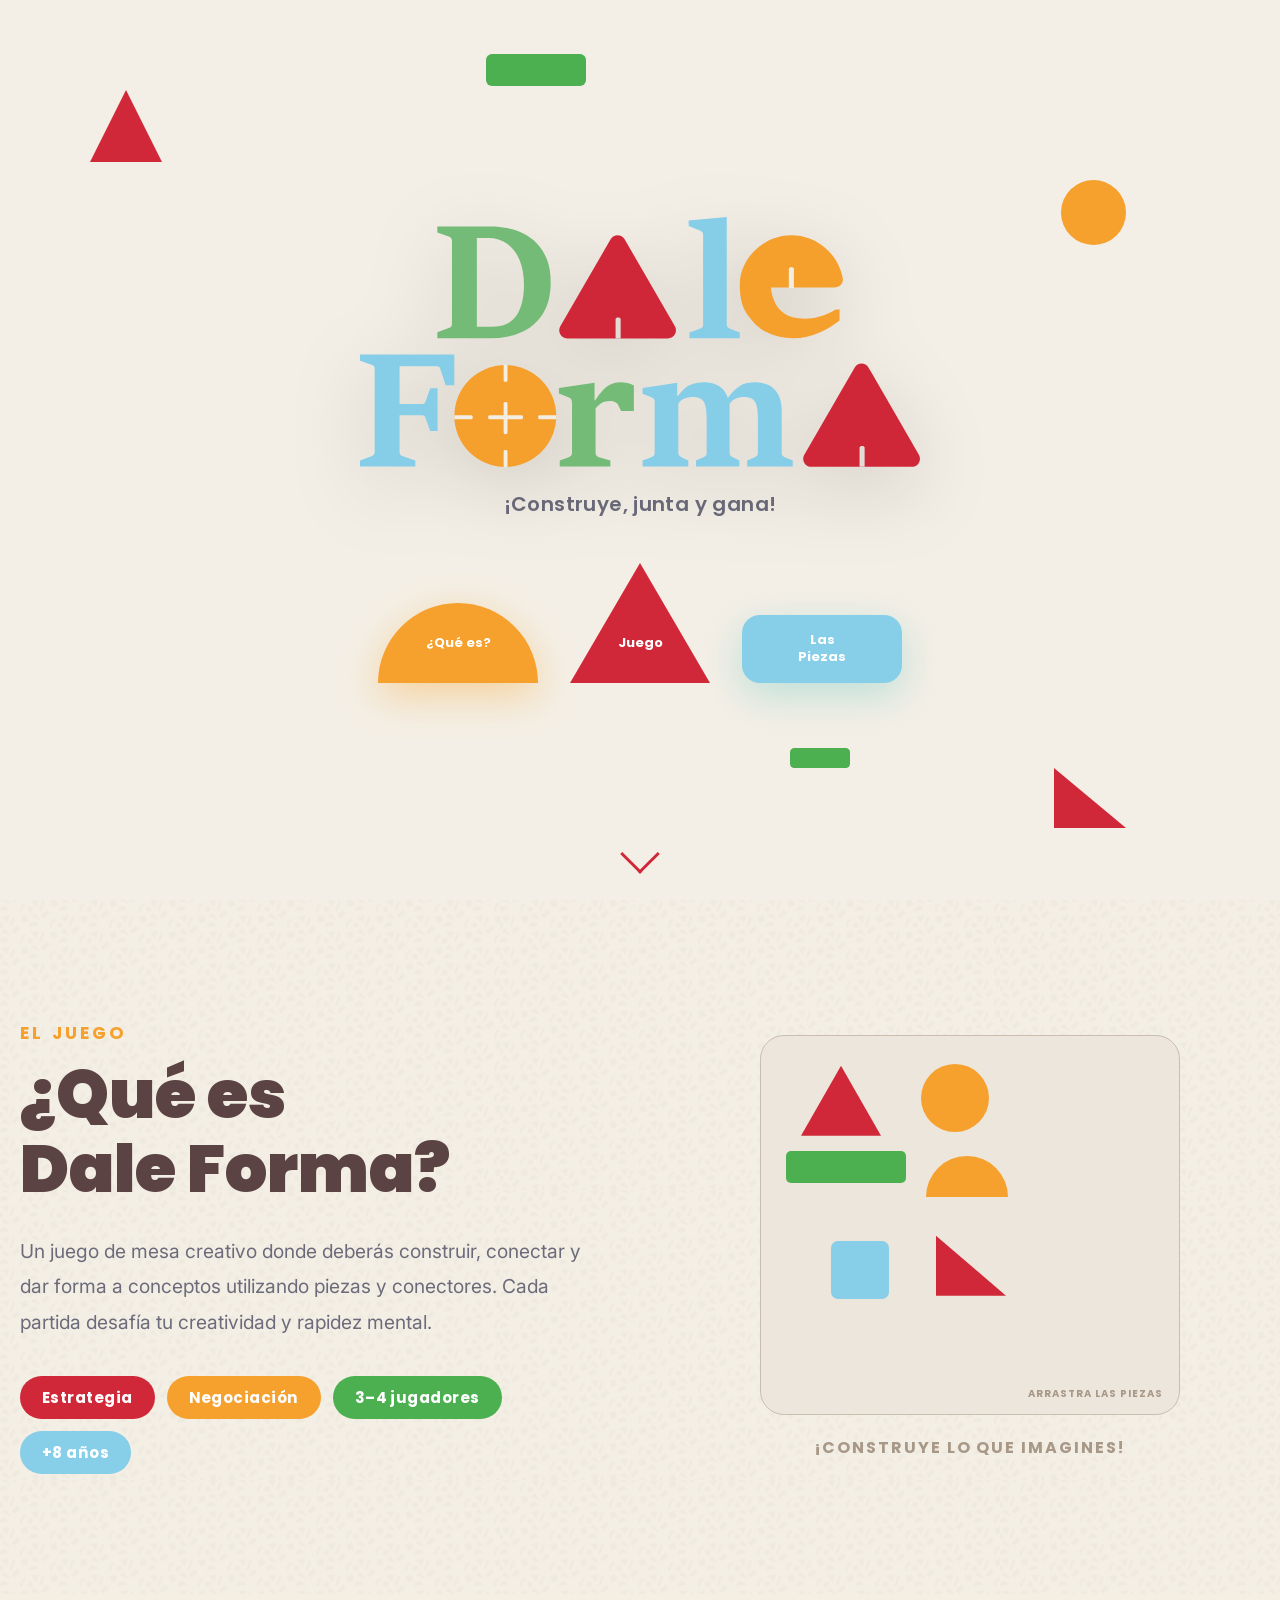
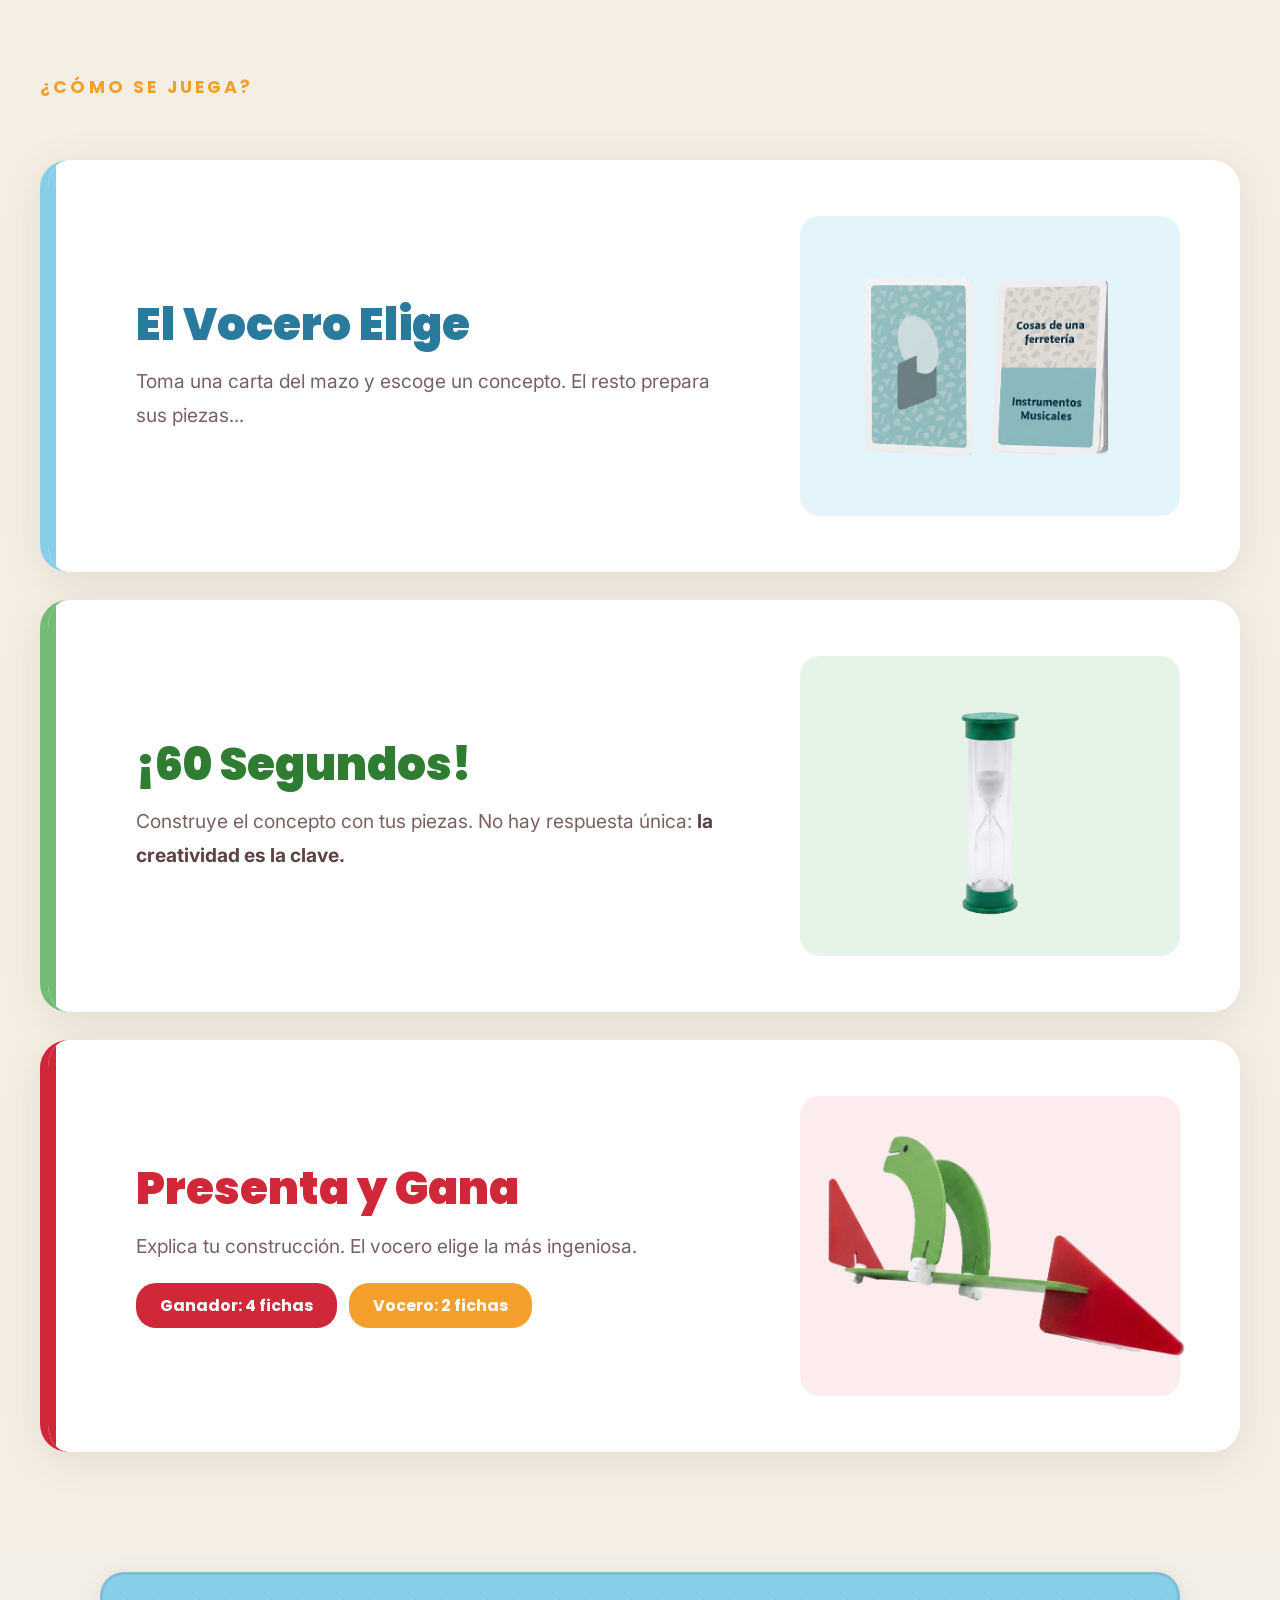
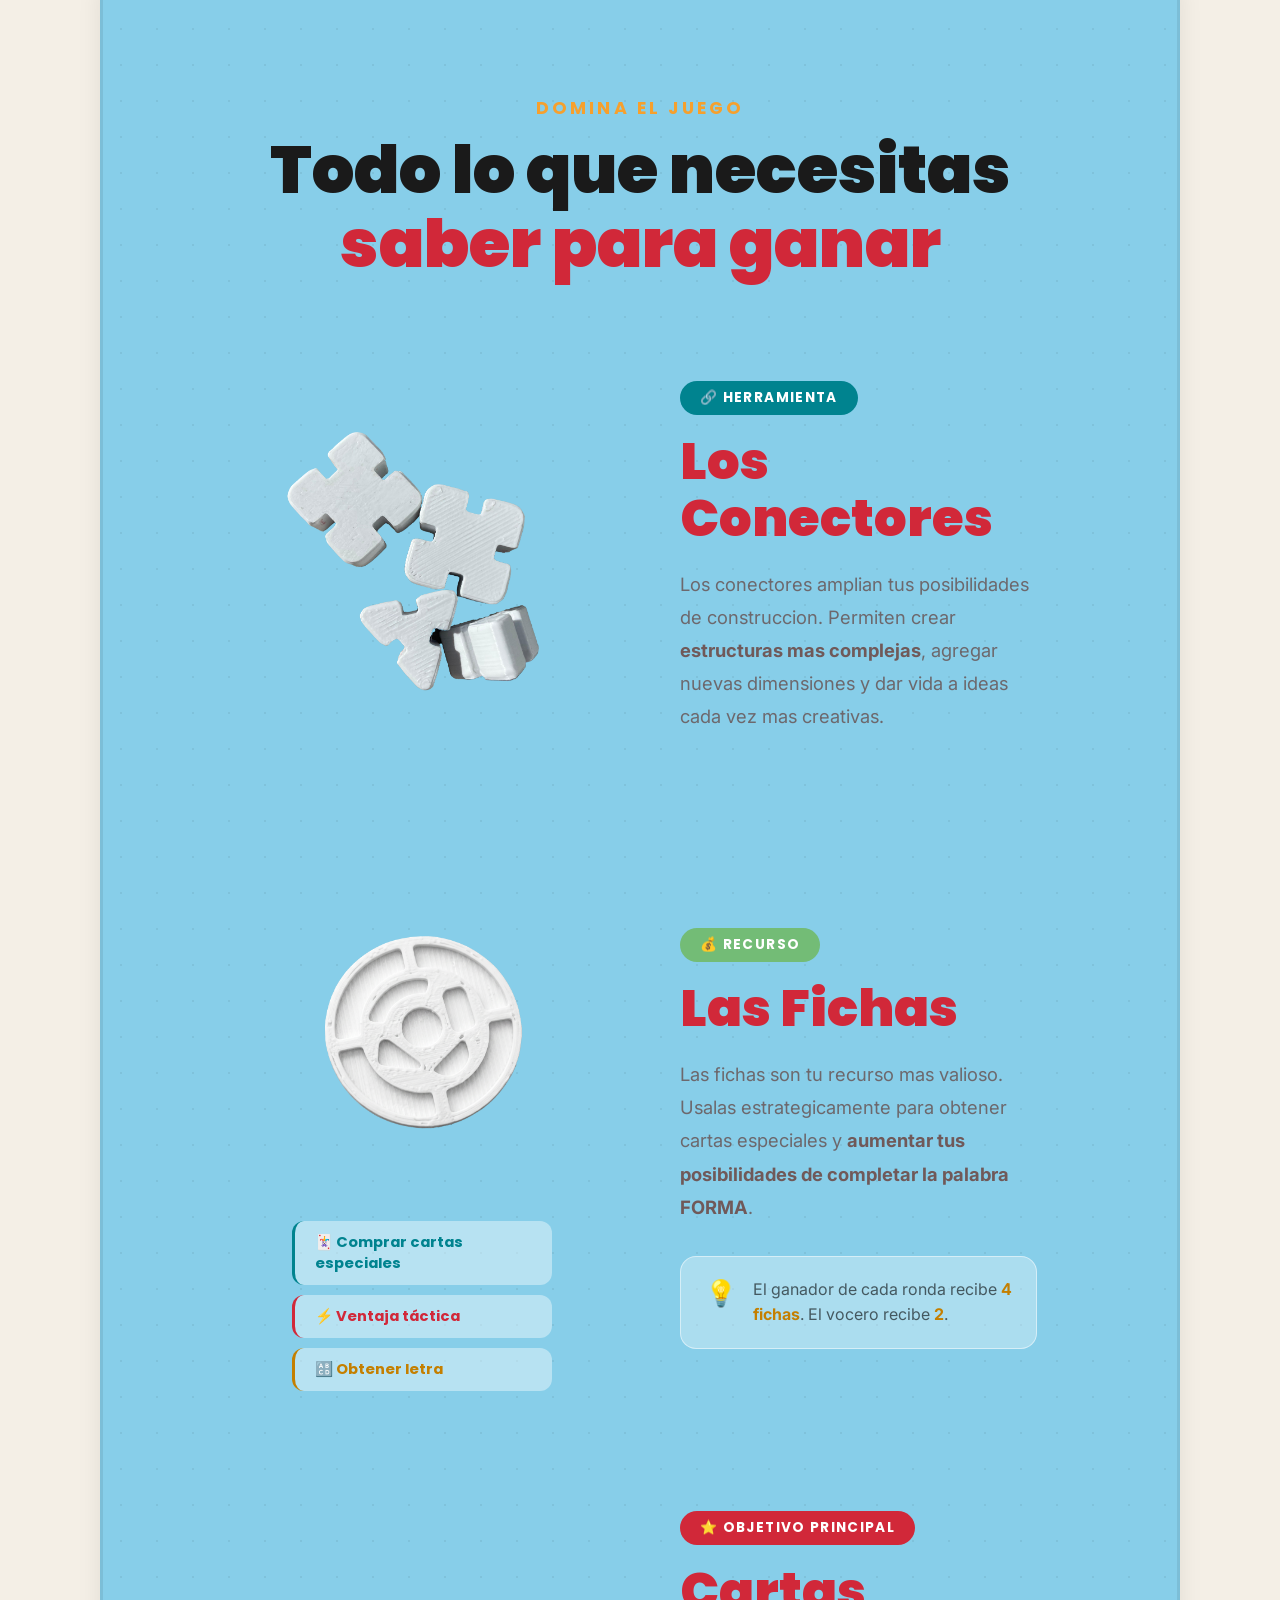
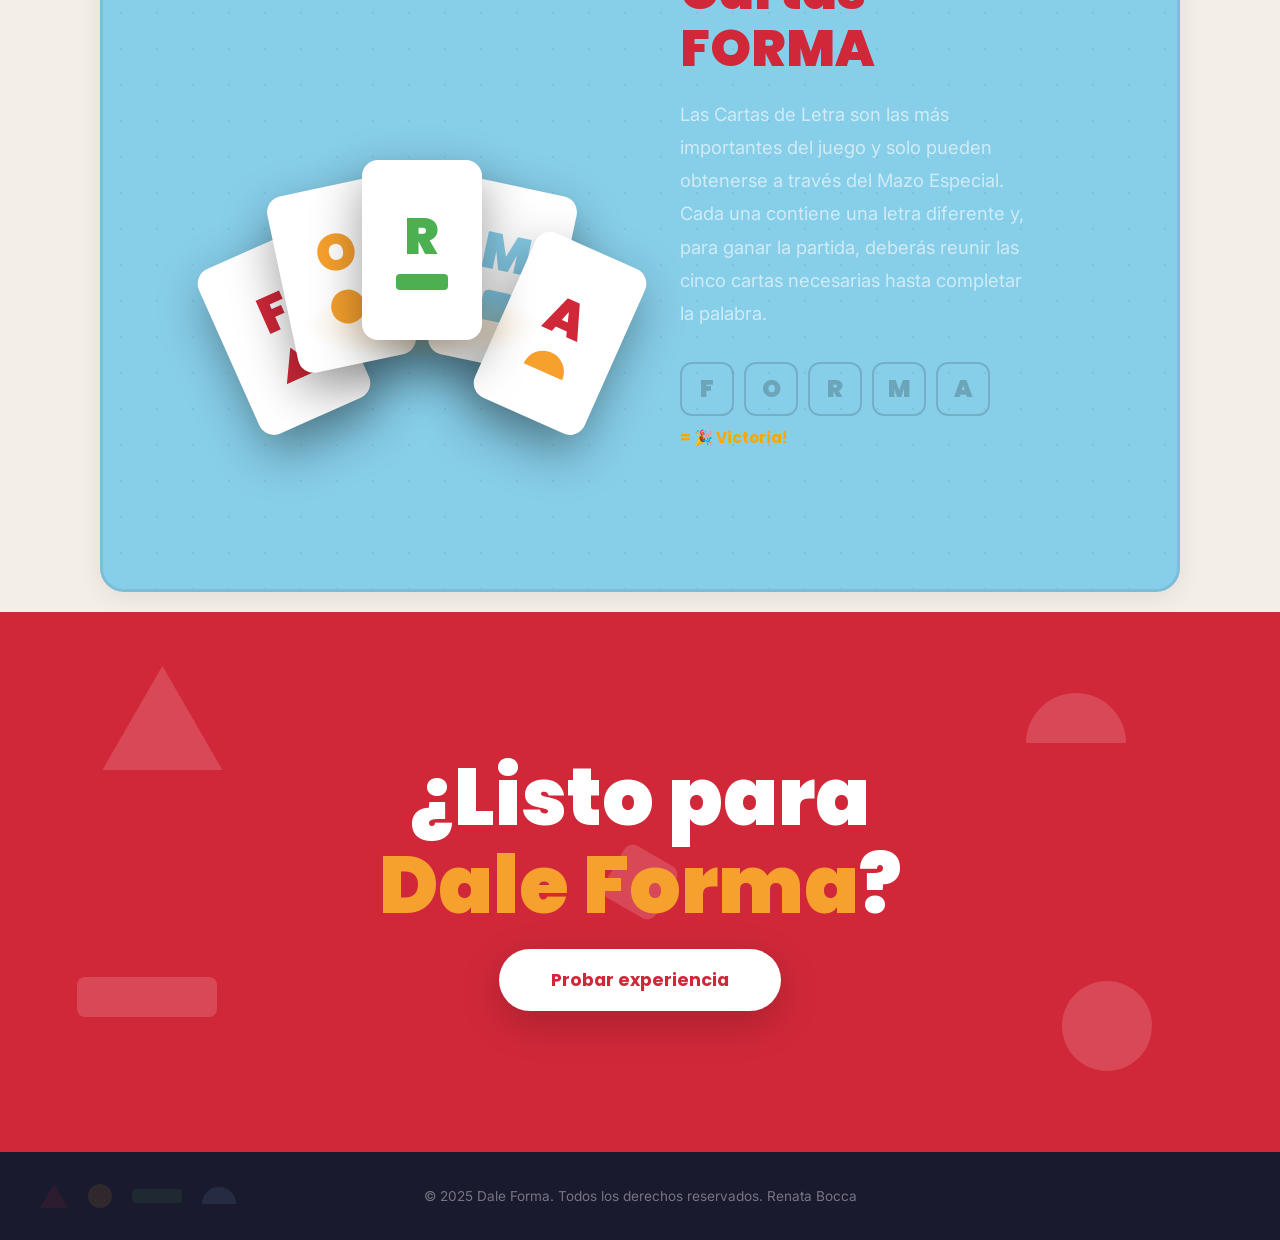
==== commit dc8ff1cb: "avances jueves 18" ====
--- a/index.html
+++ b/index.html
@@ -9,7 +9,19 @@
     <link rel="stylesheet" href="style.css">
 </head>
 <body>
-
+<div id="loader-wrap">
+  <div class="shapes-container">
+    <div class="shape sh-tri"></div>
+    <div class="shape sh-circle"></div>
+    <div class="shape sh-rect"></div>
+    <div class="shape sh-semi"></div>
+    <div class="shape sh-cuad"></div>
+  </div>
+  <div class="progress-bar-wrap">
+    <div class="progress-bar"></div>
+  </div>
+</div>
+</div>
     <!-- Textura de fondo -->
     <div class="noise"></div>
 
@@ -112,7 +124,7 @@
 
     <!-- Paso 1 -->
     <div class="step-card sc-celeste" data-reveal>
-        <div class="sc-num" aria-hidden="true">01</div>
+        <div class="sc-num" aria-hidden="true"></div>
         <div class="step-content">
             <h3>El Vocero Elige</h3>
             <p>Toma una carta del mazo y escoge un concepto. El resto prepara sus piezas...</p>
@@ -125,7 +137,7 @@
 
     <!-- Paso 2 -->
     <div class="step-card sc-verde" data-reveal>
-        <div class="sc-num" aria-hidden="true">02</div>
+        <div class="sc-num" aria-hidden="true"></div>
         <div class="step-content">
             <h3>¡60 Segundos!</h3>
             <p>Construye el concepto con tus piezas. No hay respuesta única: <strong>la creatividad es la clave.</strong></p>
@@ -138,7 +150,7 @@
 
     <!-- Paso 3 -->
     <div class="step-card sc-rojo" data-reveal>
-        <div class="sc-num" aria-hidden="true">03</div>
+        <div class="sc-num" aria-hidden="true"></div>
         <div class="step-content">
             <h3>Presenta y Gana</h3>
             <p>Explica tu construcción. El vocero elige la más ingeniosa.</p>
@@ -156,7 +168,7 @@
 </section>
 </section>
 <!-- ==================== MECANICAS DEL JUEGO ==================== -->
-<section class="mecanicas-section" id="mecanicas" style="background: #5B4343;">
+<section class="mecanicas-section" id="mecanicas" style="background: #87CEE9;">
 
     <div class="mec-header" data-reveal>
         <span class="eyebrow">Domina el juego</span>
@@ -215,7 +227,7 @@
         <div class="mec-texto">
             <div class="mec-tag tag-rojo">&#11088; Objetivo principal</div>
             <h3>Cartas <em>FORMA</em></h3>
-            <p>Las Cartas de Letra son las más importantes del juego y solo pueden obtenerse a través del Mazo Especial. Cada una contiene una letra diferente y, para ganar la partida, deberás reunir las cinco cartas necesarias hasta completar la palabra "FORMA".</p>
+            <p>Las Cartas de Letra son las más importantes del juego y solo pueden obtenerse a través del Mazo Especial. Cada una contiene una letra diferente y, para ganar la partida, deberás reunir las cinco cartas necesarias hasta completar la palabra.</p>
             <div class="mec-letras-prog">
                 <div class="mlp-letra mlp-f">F</div>
                 <div class="mlp-letra mlp-o">O</div>
--- a/style.css
+++ b/style.css
@@ -16,7 +16,7 @@
 :root {
     --rojo:    #D12839;
     --amarillo:#F6A02D;
-    --verde:   #73BC76;
+    --verde:   #4CAF50;
     --turquesa:#87CEE9;
     --crema:   #F4EFE6;
     --oscuro:  #1A1A2E;
@@ -586,14 +586,19 @@
     justify-content: center;
     flex-shrink: 0;
     border-radius: 20px;
-    overflow: hidden;
-}
-.step-img { width: 100%; height: 100%; object-fit: contain; }
+    overflow: visible;
+}
+.step-img {
+    width: 100%;
+    height: 100%;
+    object-fit: contain;
+    transform: scale(1.45);
+}
 
 /* Variantes de color por paso */
-.sc-celeste .step-img-wrap { background: #E4F4FB; }
-.sc-verde   .step-img-wrap { background: #E6F4E7; }
-.sc-rojo    .step-img-wrap { background: #FCECED; }
+.sc-celeste .step-img-wrap { background: #E4F4FB; border-radius: 20px; }
+.sc-verde   .step-img-wrap { background: #E6F4E7; border-radius: 20px; }
+.sc-rojo    .step-img-wrap { background: #FCECED; border-radius: 20px; }
 
 .sc-celeste            { border-left-color: #87CEE9; }
 .sc-celeste h3         { color: #2a7a9e; }
@@ -641,24 +646,28 @@
     .step-content { padding-left: 0; }
     .sc-num { right: 10px; font-size: 6rem; }
     .step-img-wrap { width: 100%; height: 280px; margin: 0 auto; }
+    .step-img { transform: scale(1); }
     .fichas-counter { justify-content: center; }
 }
-
 /* =====================================================
    MECÁNICAS DEL JUEGO
 ===================================================== */
 .mecanicas-section {
-    background: #5B4343;
+    background: #87CEE9;
     padding: 120px 60px 140px;
     position: relative;
     overflow: hidden;
+    border-radius: 24px;
+    margin: 20px 100px;
+    border: 3px solid rgba(0,0,0,.08);
+    box-shadow: 0 4px 24px rgba(0,0,0,.08);
 }
 
 .mecanicas-section::before {
     content: '';
     position: absolute;
     inset: 0;
-    background-image: radial-gradient(circle, rgba(255,255,255,.04) 1px, transparent 1px);
+    background-image: radial-gradient(circle, rgba(0,0,0,.06) 1px, transparent 1px);
     background-size: 36px 36px;
     pointer-events: none;
 }
@@ -673,16 +682,13 @@
 .mecanicas-section .eyebrow { color: var(--amarillo); font-size: 1.1rem; }
 .mec-header h2 {
     font-family: 'Poppins', sans-serif;
-    font-size: clamp(2.6rem, 6vw, 4.2rem);        /* antes: clamp(2rem, 5vw, 3.4rem) */
+    font-size: clamp(2.6rem, 6vw, 4.2rem);
     font-weight: 900;
-    color: white;
+    color: #1a1a1a;
     line-height: 1.1;
 }
 .mec-accent {
-    background: linear-gradient(90deg, var(--amarillo), var(--rojo));
-    -webkit-background-clip: text;
-    -webkit-text-fill-color: transparent;
-    background-clip: text;
+    color: #D12839;
 }
 
 /* Layout bloques */
@@ -704,50 +710,47 @@
 /* Tags */
 .mec-tag {
     display: inline-block;
-    padding: 7px 20px;                             /* antes: 6px 16px */
+    padding: 7px 20px;
     border-radius: 50px;
     font-family: 'Poppins', sans-serif;
-    font-size: .85rem;                             /* antes: .75rem */
+    font-size: .85rem;
     font-weight: 700;
     text-transform: uppercase;
     letter-spacing: .1em;
-    margin-bottom: 18px;                           /* antes: 16px */
-}
-.tag-rojo     { background: rgba(215,38,61,.2);   color: #FF8096; }
-.tag-amarillo { background: rgba(244,166,42,.2);  color: #FFD47A; }
-.tag-verde    { background: rgba(76,175,80,.2);   color: #87E88B; }
-.tag-turquesa { background: rgba(103,201,196,.2); color: #9EEAE7; }
+    margin-bottom: 18px;
+}
+.tag-rojo     { background: #D12839; color: white; }
+.tag-amarillo { background: #E6A800; color: white; }
+.tag-verde    { background: #73BC76; color: white; }
+.tag-turquesa { background: #00838F; color: white; }
 
 /* Texto */
 .mec-texto h3 {
     font-family: 'Poppins', sans-serif;
-    font-size: clamp(2.2rem, 4vw, 3.2rem);        /* antes: clamp(1.8rem, 3.5vw, 2.6rem) */
+    font-size: clamp(2.2rem, 4vw, 3.2rem);
     font-weight: 900;
-    color: white;
+    color: #D12839;
     line-height: 1.1;
-    margin-bottom: 22px;                           /* antes: 18px */
+    margin-bottom: 22px;
 }
 .mec-texto h3 em {
     font-style: normal;
-    background: linear-gradient(90deg, var(--rojo), var(--amarillo));
-    -webkit-background-clip: text;
-    -webkit-text-fill-color: transparent;
-    background-clip: text;
+    color: #D12839;
 }
 .mec-texto p {
-    color: rgba(255,255,255,.6);
-    font-size: 1.15rem;                            /* antes: 1.05rem */
-    line-height: 1.8;                              /* antes: 1.75 */
-    margin-bottom: 32px;                           /* antes: 28px */
-}
-.mec-texto strong { color: white; }
+    color: rgba(103, 83, 83, 0.832);
+    font-size: 1.15rem;
+    line-height: 1.8;
+    margin-bottom: 32px;
+}
+.mec-texto strong { color: #705959; }
 
 /* ----- CONECTORES ----- */
 .mv-conectores {
     display: flex;
     flex-direction: column;
     align-items: center;
-    gap: 20px;                                     /* antes: 16px */
+    gap: 20px;
 }
 
 /* Imagen conectores */
@@ -771,9 +774,9 @@
 
 .con-estructura {
     position: relative;
-    width: 340px; height: 280px;                  /* antes: 280×240px */
-    background: rgba(255,255,255,.03);
-    border: 1px solid rgba(255,255,255,.07);
+    width: 340px; height: 280px;
+    background: rgba(255,255,255,.2);
+    border: 1px solid rgba(255,255,255,.4);
     border-radius: 24px;
     display: flex;
     flex-direction: column;
@@ -781,17 +784,17 @@
     justify-content: center;
     gap: 0;
     overflow: hidden;
-    padding: 24px;                                 /* antes: 20px */
+    padding: 24px;
 }
 .ce-pieza, .ce-conector {
     position: relative;
     z-index: 2;
     transition: transform .4s cubic-bezier(.34,1.56,.64,1);
 }
-.cp-rect-l { width: 150px; height: 26px; background: var(--verde);    border-radius: 5px;                                  animation: cePieceWobble 4s ease-in-out infinite 0s; }
-.cp-tri    { width: 58px;  height: 50px; background: var(--rojo);     clip-path: polygon(50% 0%,0% 100%,100% 100%);        animation: cePieceWobble 4s ease-in-out infinite .5s; }
-.cp-circle { width: 52px;  height: 52px; background: var(--amarillo); border-radius: 50%;                                  animation: cePieceWobble 4s ease-in-out infinite 1s; }
-.cp-semi   { width: 74px;  height: 37px; background: var(--turquesa); border-radius: 74px 74px 0 0;                        animation: cePieceWobble 4s ease-in-out infinite 1.5s; }
+.cp-rect-l { width: 150px; height: 26px; background: var(--verde);    border-radius: 5px;                           animation: cePieceWobble 4s ease-in-out infinite 0s; }
+.cp-tri    { width: 58px;  height: 50px; background: var(--rojo);     clip-path: polygon(50% 0%,0% 100%,100% 100%); animation: cePieceWobble 4s ease-in-out infinite .5s; }
+.cp-circle { width: 52px;  height: 52px; background: var(--amarillo); border-radius: 50%;                           animation: cePieceWobble 4s ease-in-out infinite 1s; }
+.cp-semi   { width: 74px;  height: 37px; background: var(--turquesa); border-radius: 74px 74px 0 0;                 animation: cePieceWobble 4s ease-in-out infinite 1.5s; }
 
 @keyframes cePieceWobble {
     0%,100% { transform: translateX(0) rotate(0deg); }
@@ -821,32 +824,32 @@
 
 .ce-label {
     font-family: 'Poppins', sans-serif;
-    font-size: .85rem;                             /* antes: .78rem */
+    font-size: .85rem;
     font-weight: 700;
     text-transform: uppercase;
     letter-spacing: .12em;
-    color: rgba(255,255,255,.3);
+    color: rgba(0,0,0,.4);
 }
 .con-estructura:hover .ce-pieza { transform: scale(1.06) !important; }
 
 .con-beneficios {
     display: flex;
     flex-direction: column;
-    gap: 14px;                                     /* antes: 12px */
+    gap: 14px;
     margin-top: 4px;
 }
 .con-b {
     display: flex;
     align-items: center;
-    gap: 14px;                                     /* antes: 12px */
-    font-size: 1.05rem;                            /* antes: .95rem */
-    color: rgba(255,255,255,.55);
+    gap: 14px;
+    font-size: 1.05rem;
+    color: rgba(0,0,0,.55);
     font-weight: 500;
     transition: color .25s, transform .25s;
     cursor: default;
 }
-.con-b:hover { color: white; transform: translateX(6px); }
-.cb-dot       { width: 12px; height: 12px; border-radius: 50%; flex-shrink: 0; } /* antes: 10px */
+.con-b:hover { color: #1a1a1a; transform: translateX(6px); }
+.cb-dot       { width: 12px; height: 12px; border-radius: 50%; flex-shrink: 0; }
 .dot-amarillo { background: var(--amarillo); }
 .dot-verde    { background: var(--verde); }
 .dot-turquesa { background: var(--turquesa); }
@@ -856,7 +859,7 @@
     display: flex;
     flex-direction: column;
     align-items: center;
-    gap: 36px;                                     /* antes: 30px */
+    gap: 36px;
 }
 
 /* Imagen fichas */
@@ -880,7 +883,7 @@
 
 .fichas-pile {
     position: relative;
-    width: 140px;                                  /* antes: 120px */
+    width: 140px;
     height: 140px;
     display: flex;
     align-items: flex-end;
@@ -888,7 +891,7 @@
 }
 .fp-ficha {
     position: absolute;
-    width: 96px; height: 96px;                    /* antes: 80×80px */
+    width: 96px; height: 96px;
     border-radius: 50%;
     border: 4px solid rgba(255,255,255,.15);
 }
@@ -915,47 +918,47 @@
 .f5 { animation: stackFloat 2.5s ease-in-out infinite .4s; }
 @keyframes stackFloat {
     0%,100% { transform: translateY(0); }
-50%      { transform: translateY(-8px); }
+    50%      { transform: translateY(-8px); }
 }
 
 .fichas-uses {
     display: flex;
     flex-direction: column;
-    gap: 10px;                                     /* antes: 8px */
+    gap: 10px;
     width: 100%;
-    max-width: 260px;                              /* antes: 220px */
+    max-width: 260px;
 }
 .fu-item {
-    padding: 11px 20px;                            /* antes: 9px 16px */
-    border-radius: 12px;                           /* antes: 10px */
-    font-family: 'Poppins', sans-serif;
-    font-size: .92rem;                             /* antes: .82rem */
+    padding: 11px 20px;
+    border-radius: 12px;
+    font-family: 'Poppins', sans-serif;
+    font-size: .92rem;
     font-weight: 700;
     transition: transform .3s cubic-bezier(.34,1.56,.64,1), box-shadow .3s;
     cursor: default;
 }
 .fu-item:hover { transform: translateX(6px) scale(1.04); box-shadow: 0 8px 24px rgba(0,0,0,.3); }
-.fu-carta   { background: rgba(103,201,196,.15); color: var(--turquesa); border-left: 3px solid var(--turquesa); }
-.fu-ventaja { background: rgba(215,38,61,.15);   color: #FF8096;         border-left: 3px solid var(--rojo); }
-.fu-letra   { background: rgba(244,166,42,.15);  color: var(--amarillo); border-left: 3px solid var(--amarillo); }
+.fu-carta   { background: rgba(255,255,255,.4); color: #00838F; border-left: 3px solid #00838F; }
+.fu-ventaja { background: rgba(255,255,255,.4); color: #D12839; border-left: 3px solid #D12839; }
+.fu-letra   { background: rgba(255,255,255,.4); color: #C47F00; border-left: 3px solid #C47F00; }
 
 .fichas-tip {
     display: flex;
-    gap: 16px;                                     /* antes: 14px */
+    gap: 16px;
     align-items: flex-start;
-    background: rgba(244,166,42,.08);
-    border: 1px solid rgba(244,166,42,.2);
-    border-radius: 16px;                           /* antes: 14px */
-    padding: 20px 24px;                            /* antes: 16px 20px */
-}
-.ft-icon { font-size: 1.6rem; flex-shrink: 0; }  /* antes: 1.4rem */
-.fichas-tip p { font-size: 1rem; color: rgba(255,255,255,.55); margin: 0; line-height: 1.6; } /* antes: .9rem */
-.fichas-tip strong { color: var(--amarillo); }
+    background: rgba(255,255,255,.3);
+    border: 1px solid rgba(255,255,255,.5);
+    border-radius: 16px;
+    padding: 20px 24px;
+}
+.ft-icon { font-size: 1.6rem; flex-shrink: 0; }
+.fichas-tip p { font-size: 1rem; color: rgba(0,0,0,.6); margin: 0; line-height: 1.6; }
+.fichas-tip strong { color: #C47F00; }
 
 /* ----- CARTAS FORMA ----- */
 .mv-cartas {
     position: relative;
-    height: 320px;                                 /* antes: 280px */
+    height: 320px;
     display: flex;
     align-items: flex-end;
     justify-content: center;
@@ -963,21 +966,21 @@
 
 .fcard {
     position: absolute;
-    width: 120px; height: 180px;                  /* antes: 100×150px */
+    width: 120px; height: 180px;
     background: white;
-    border-radius: 16px;                           /* antes: 14px */
+    border-radius: 16px;
     display: flex;
     flex-direction: column;
     align-items: center;
     justify-content: center;
-    gap: 12px;                                     /* antes: 10px */
+    gap: 12px;
     box-shadow: 0 20px 50px rgba(0,0,0,.4);
     cursor: pointer;
     transition: transform .4s cubic-bezier(.34,1.56,.64,1), box-shadow .4s;
 }
 .fcard span {
     font-family: 'Poppins', sans-serif;
-    font-size: 3.2rem;                             /* antes: 2.6rem */
+    font-size: 3.2rem;
     font-weight: 900;
     line-height: 1;
 }
@@ -1007,8 +1010,8 @@
     position: absolute;
     bottom: -20px; left: 50%;
     transform: translateX(-50%);
-    width: 240px; height: 70px;                   /* antes: 200×60px */
-    background: 
+    width: 240px; height: 70px;
+    background: radial-gradient(ellipse, rgba(244,166,42,.3) 0%, transparent 70%);
     pointer-events: none;
     animation: glowPulse 3s ease-in-out infinite;
 }
@@ -1016,28 +1019,28 @@
 /* Texto de cartas FORMA */
 .mec-cartas .mec-texto p,
 .mec-cartas .mec-texto {
-    color: rgba(255,255,255,.75);
+    color: rgba(255, 255, 255, 0.6);
 }
 
 /* Barra de progreso FORMA */
 .mec-letras-prog {
     display: flex;
     align-items: center;
-    gap: 10px;                                     /* antes: 8px */
+    gap: 10px;
     flex-wrap: wrap;
     margin-top: 10px;
 }
 .mlp-letra {
-    width: 54px; height: 54px;                    /* antes: 46×46px */
-    border-radius: 12px;                           /* antes: 10px */
+    width: 54px; height: 54px;
+    border-radius: 12px;
     display: flex;
     align-items: center;
     justify-content: center;
     font-family: 'Poppins', sans-serif;
-    font-size: 1.5rem;                             /* antes: 1.3rem */
+    font-size: 1.5rem;
     font-weight: 900;
-    border: 2px solid rgba(255,255,255,.15);
-    color: rgba(255,255,255,.2);
+    border: 2px solid rgba(0,0,0,.15);
+    color: rgba(0,0,0,.2);
     transition: all .4s cubic-bezier(.34,1.56,.64,1);
     cursor: default;
 }
@@ -1050,15 +1053,15 @@
 .mlp-a { animation: lightUp 5s ease-in-out infinite 3.2s; }
 
 @keyframes lightUp {
-    0%,30%,100% { border-color: rgba(255,255,255,.15); color: rgba(255,255,255,.2); background: transparent; }
-    15%          { border-color: var(--amarillo); color: white; background: rgba(244,166,42,.2); box-shadow: 0 0 20px rgba(244,166,42,.4); }
+    0%,30%,100% { border-color: rgba(0,0,0,.15); color: rgba(0,0,0,.2); background: transparent; }
+    15%          { border-color: var(--amarillo); color: #705959; background: rgba(244,166,42,.3); box-shadow: 0 0 20px rgba(244,166,42,.4); }
 }
 
 .mlp-win {
     font-family: 'Poppins', sans-serif;
-    font-size: .95rem;                             /* antes: .85rem */
+    font-size: .95rem;
     font-weight: 700;
-    color: var(--amarillo);
+    color: #ffa602;
     white-space: nowrap;
     animation: winPulse 5s ease-in-out infinite 4s;
 }
@@ -1069,10 +1072,13 @@
 
 /* Responsive mecánicas */
 @media (max-width: 860px) {
+    .mecanicas-section {
+        margin: 20px 16px;
+    }
     .mec-bloque {
         grid-template-columns: 1fr;
-        gap: 48px;                                 /* antes: 40px */
-        margin-bottom: 80px;                       /* antes: 70px */
+        gap: 48px;
+        margin-bottom: 80px;
     }
     .mec-reverse { direction: ltr; }
     .mv-cartas { height: 240px; }
@@ -1191,4 +1197,104 @@
         animation: none !important;
         transition: none !important;
     }
+}
+#loader-wrap {
+    position: fixed;
+    inset: 0;
+    z-index: 9999;
+    background: #F4EEE3;
+    display: flex;
+    flex-direction: column;
+    align-items: center;
+    justify-content: center;
+    transition: opacity 0.6s ease;
+}
+#loader-wrap.hidden { opacity: 0; pointer-events: none; }
+.shapes-container {
+    position: relative;
+    width: 160px;
+    height: 160px;
+    margin-bottom: 32px;
+}
+
+.shape {
+    position: absolute;
+    animation: orbit 2.4s ease-in-out infinite;
+}
+
+.sh-tri {
+    width: 0;
+    height: 0;
+    border-left: 28px solid transparent;
+    border-right: 28px solid transparent;
+    border-bottom: 48px solid #D12839;
+    top: 10px;
+    left: 50%;
+    animation-delay: 0s;
+}
+
+.sh-circle {
+    width: 44px;
+    height: 44px;
+    border-radius: 50%;
+    background: #F4A62A;
+    top: 50%;
+    right: 4px;
+    animation-delay: 0.3s;
+}
+
+.sh-rect {
+    width: 60px;
+    height: 22px;
+    border-radius: 6px;
+    background: #4CAF50;
+    bottom: 16px;
+    left: 20px;
+    animation-delay: 0.6s;
+}
+
+.sh-semi {
+    width: 48px;
+    height: 24px;
+    border-radius: 48px 48px 0 0;
+    background: #67C9C4;
+    top: 50%;
+    left: 4px;
+    animation-delay: 0.9s;
+}
+
+.sh-cuad {
+    width: 32px;
+    height: 32px;
+    border-radius: 6px;
+    background: #D12839;
+    bottom: 10px;
+    right: 20px;
+    animation-delay: 1.2s;
+}
+
+@keyframes orbit {
+    0%, 100% { transform: translateY(0) rotate(0deg); opacity: 0.7; }
+    50%       { transform: translateY(-10px) rotate(15deg); opacity: 1; }
+}
+.progress-bar-wrap {
+    width: 200px;
+    height: 7px;
+    background: rgba(0,0,0,.12);
+    border-radius: 10px;
+    overflow: hidden;
+    margin-top: 24px;
+}
+
+.progress-bar {
+    height: 100%;
+    border-radius: 10px;
+    background: #87CEE9;
+    width: 0%;
+    animation: fillBar 2.4s ease forwards;
+}
+
+@keyframes fillBar {
+    0%   { width: 0%; }
+    100% { width: 100%; }
 }
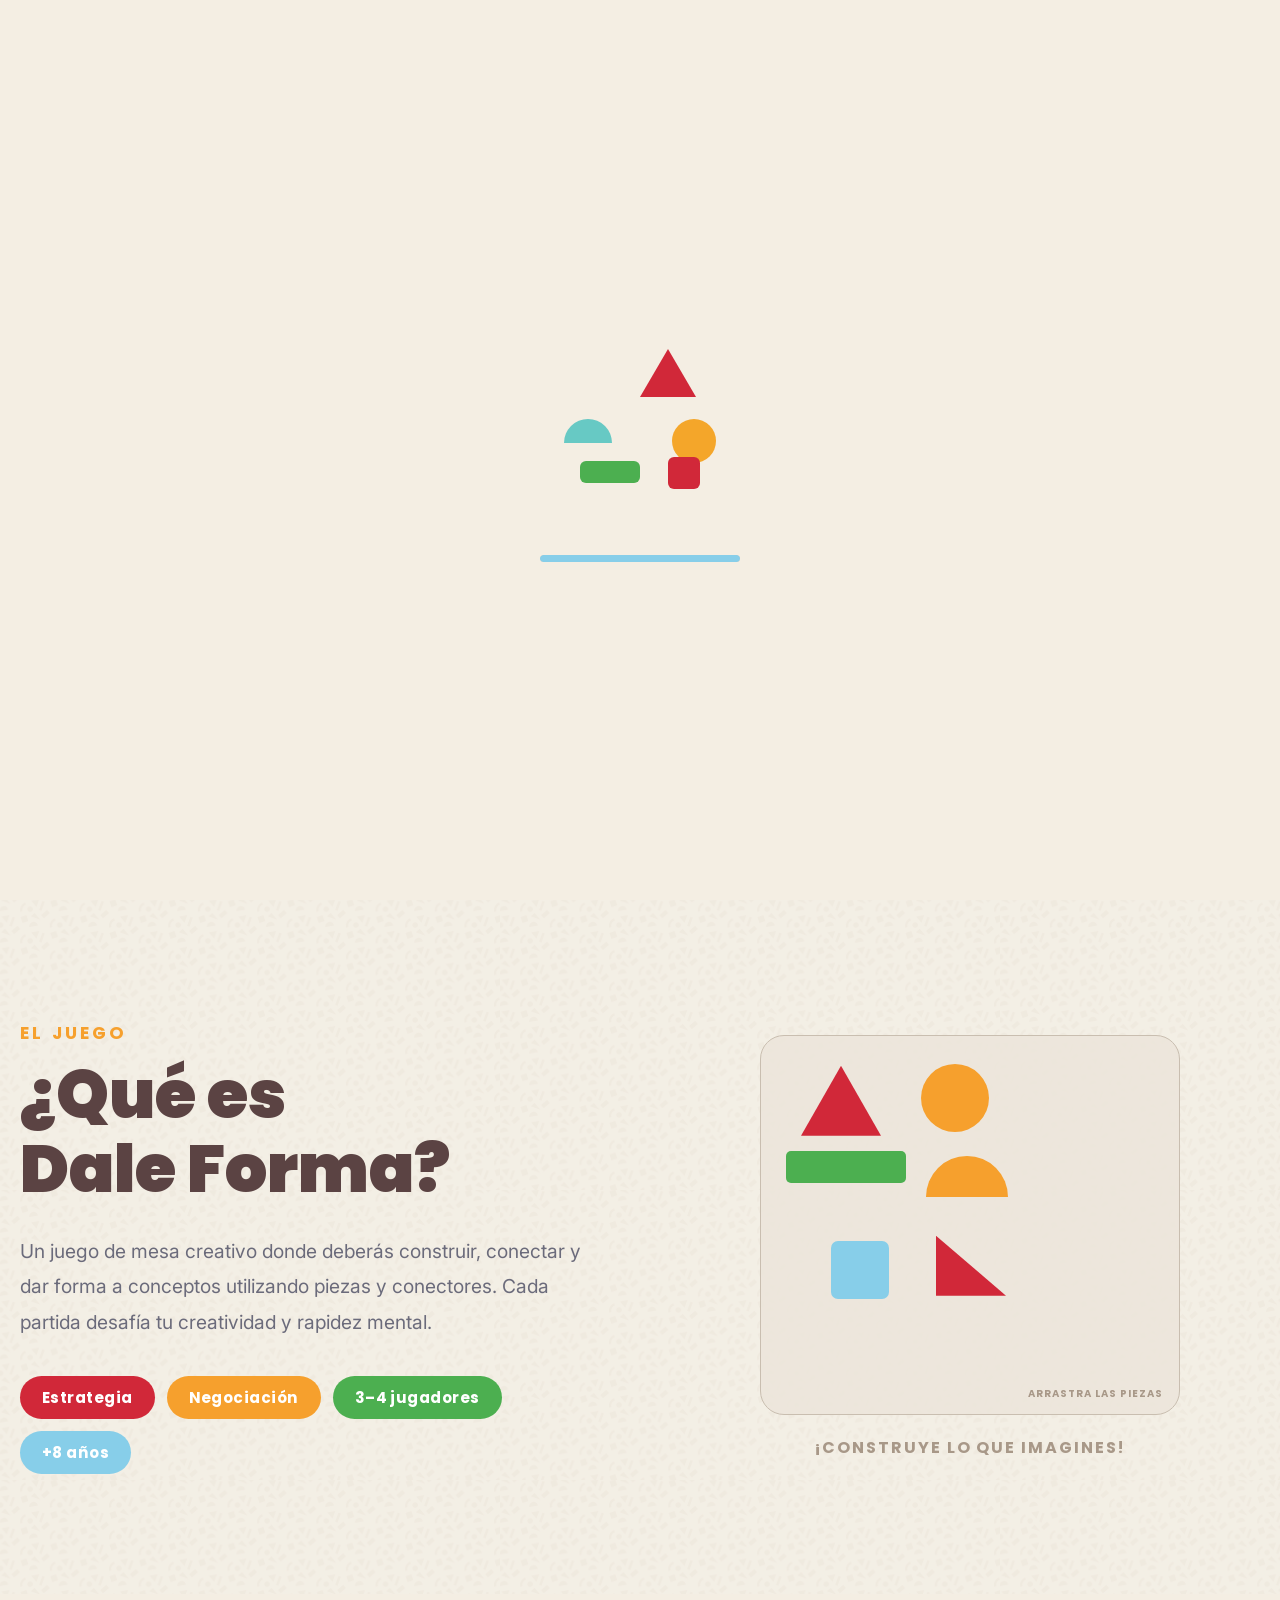
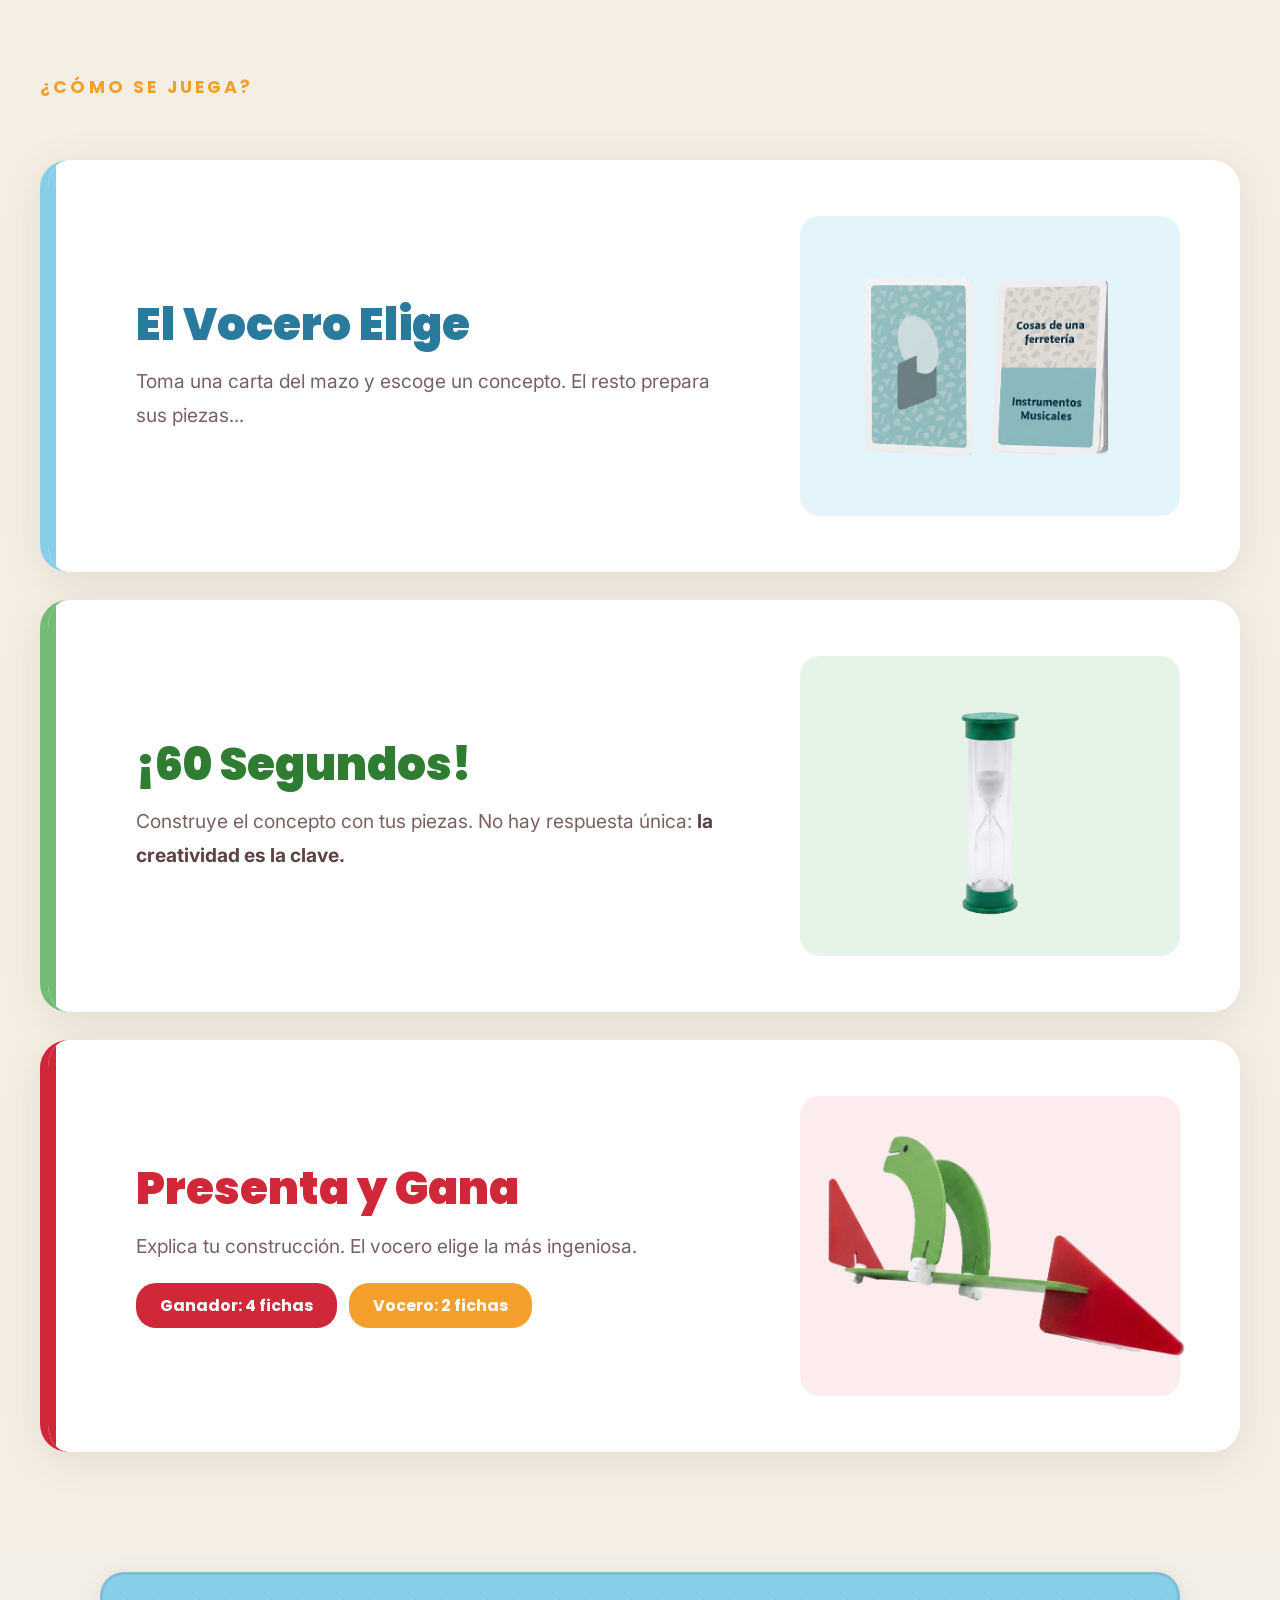
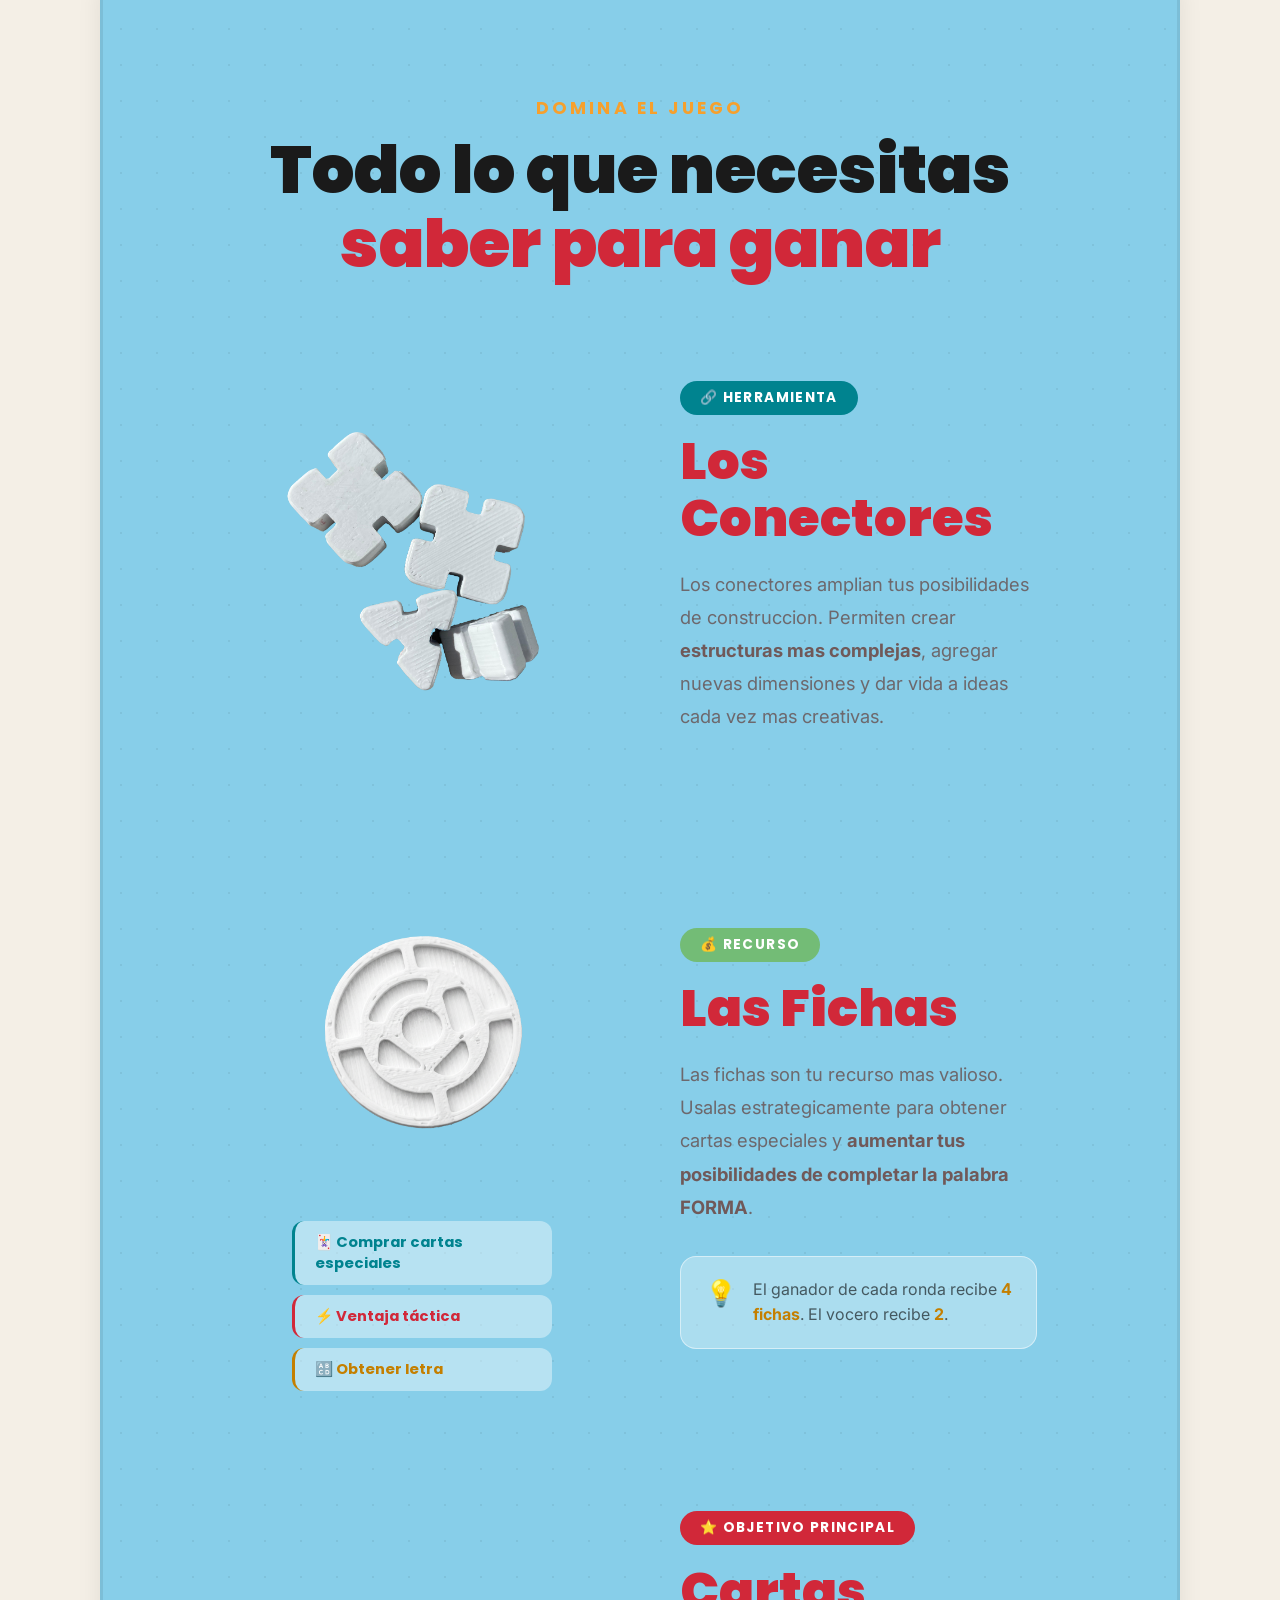
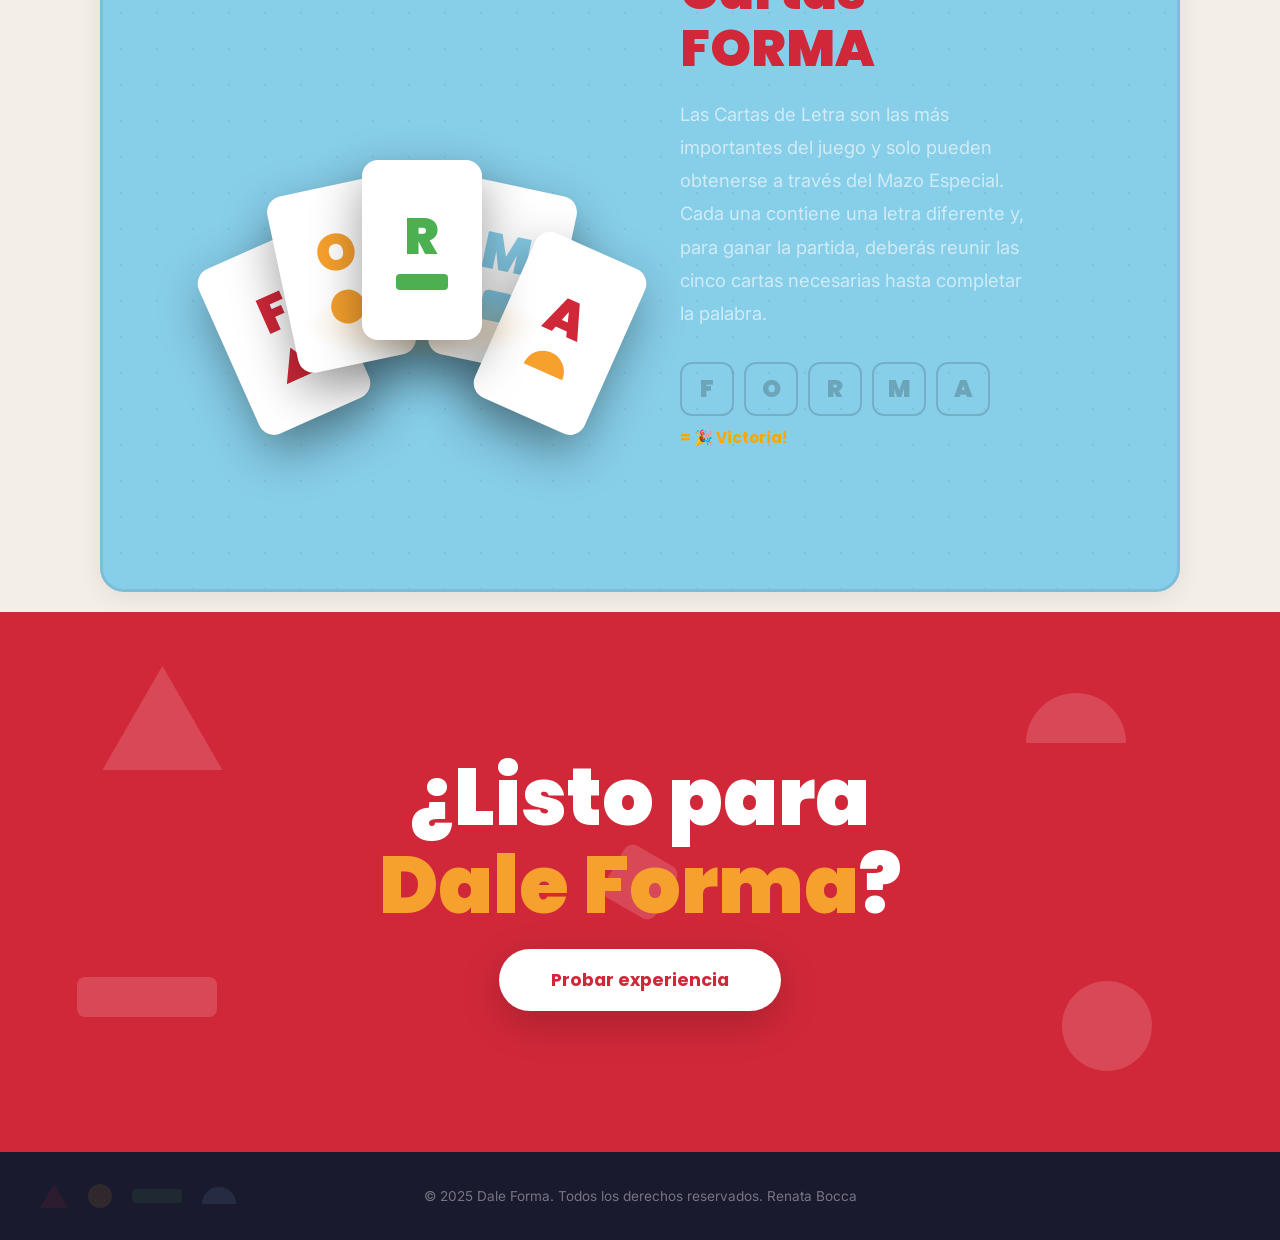
==== commit 088f7b4c: "cambios 2html" ====
--- a/index.html
+++ b/index.html
@@ -254,7 +254,7 @@
 
         <div class="cta-contenido">
             <h2>¿Listo para<br><em>Dale Forma</em>?</h2>
-            <a href="#inicio" class="cta-btn">Probar experiencia</a>
+            <a href="experimentacion.html" class="cta-btn">Probar experiencia</a>
         </div>
 
     </section>
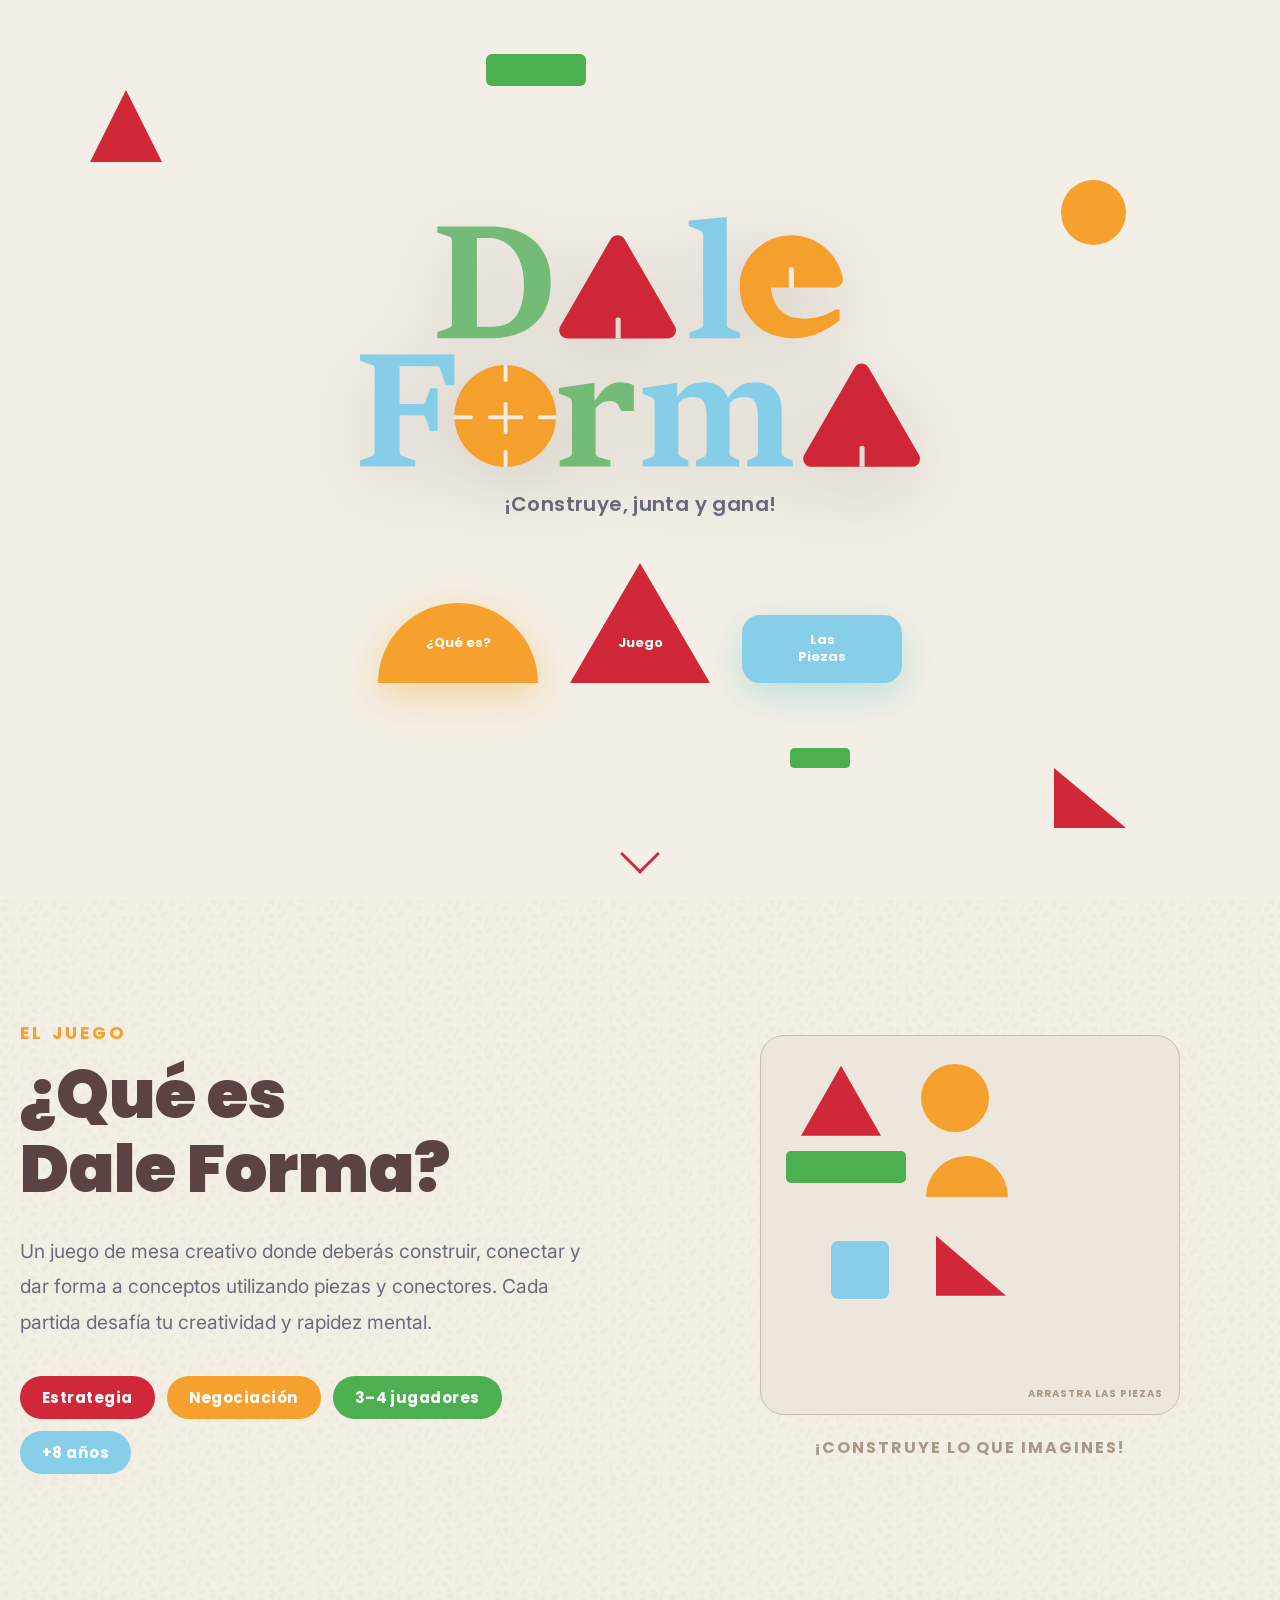
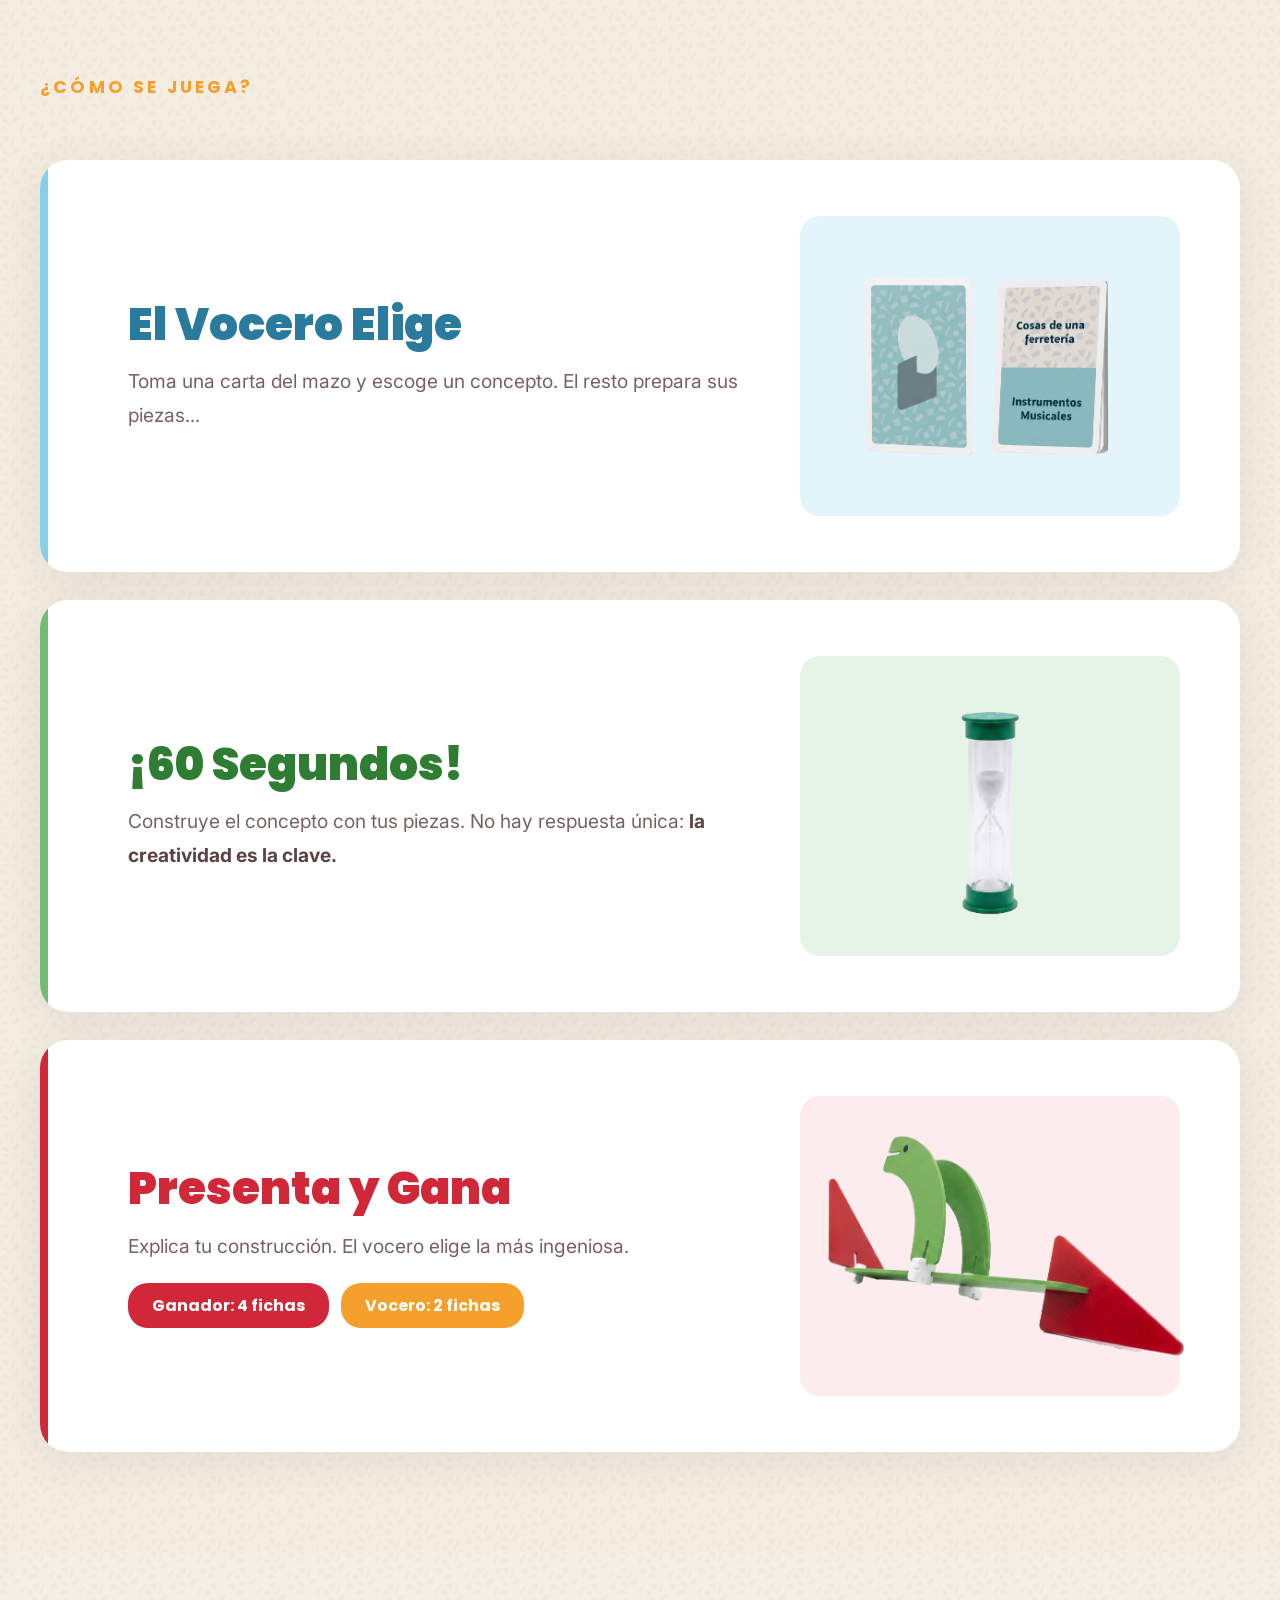
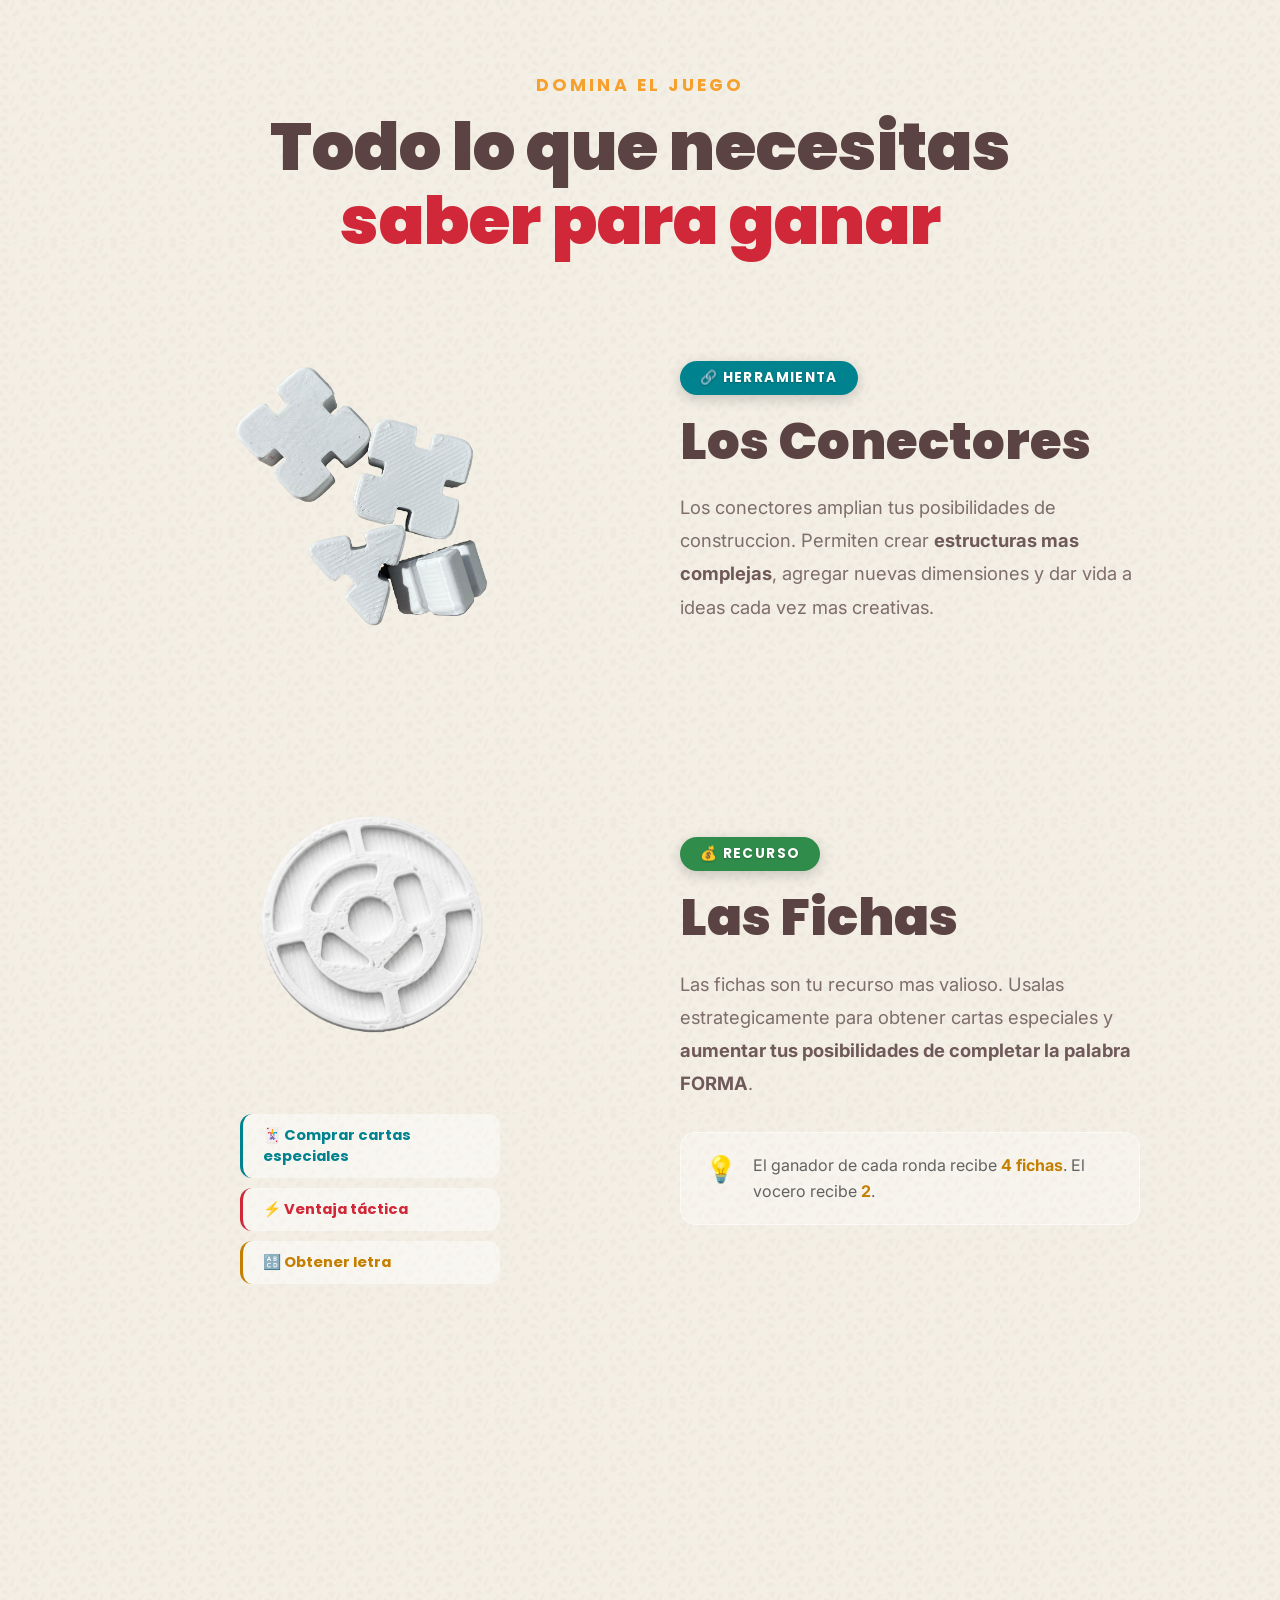
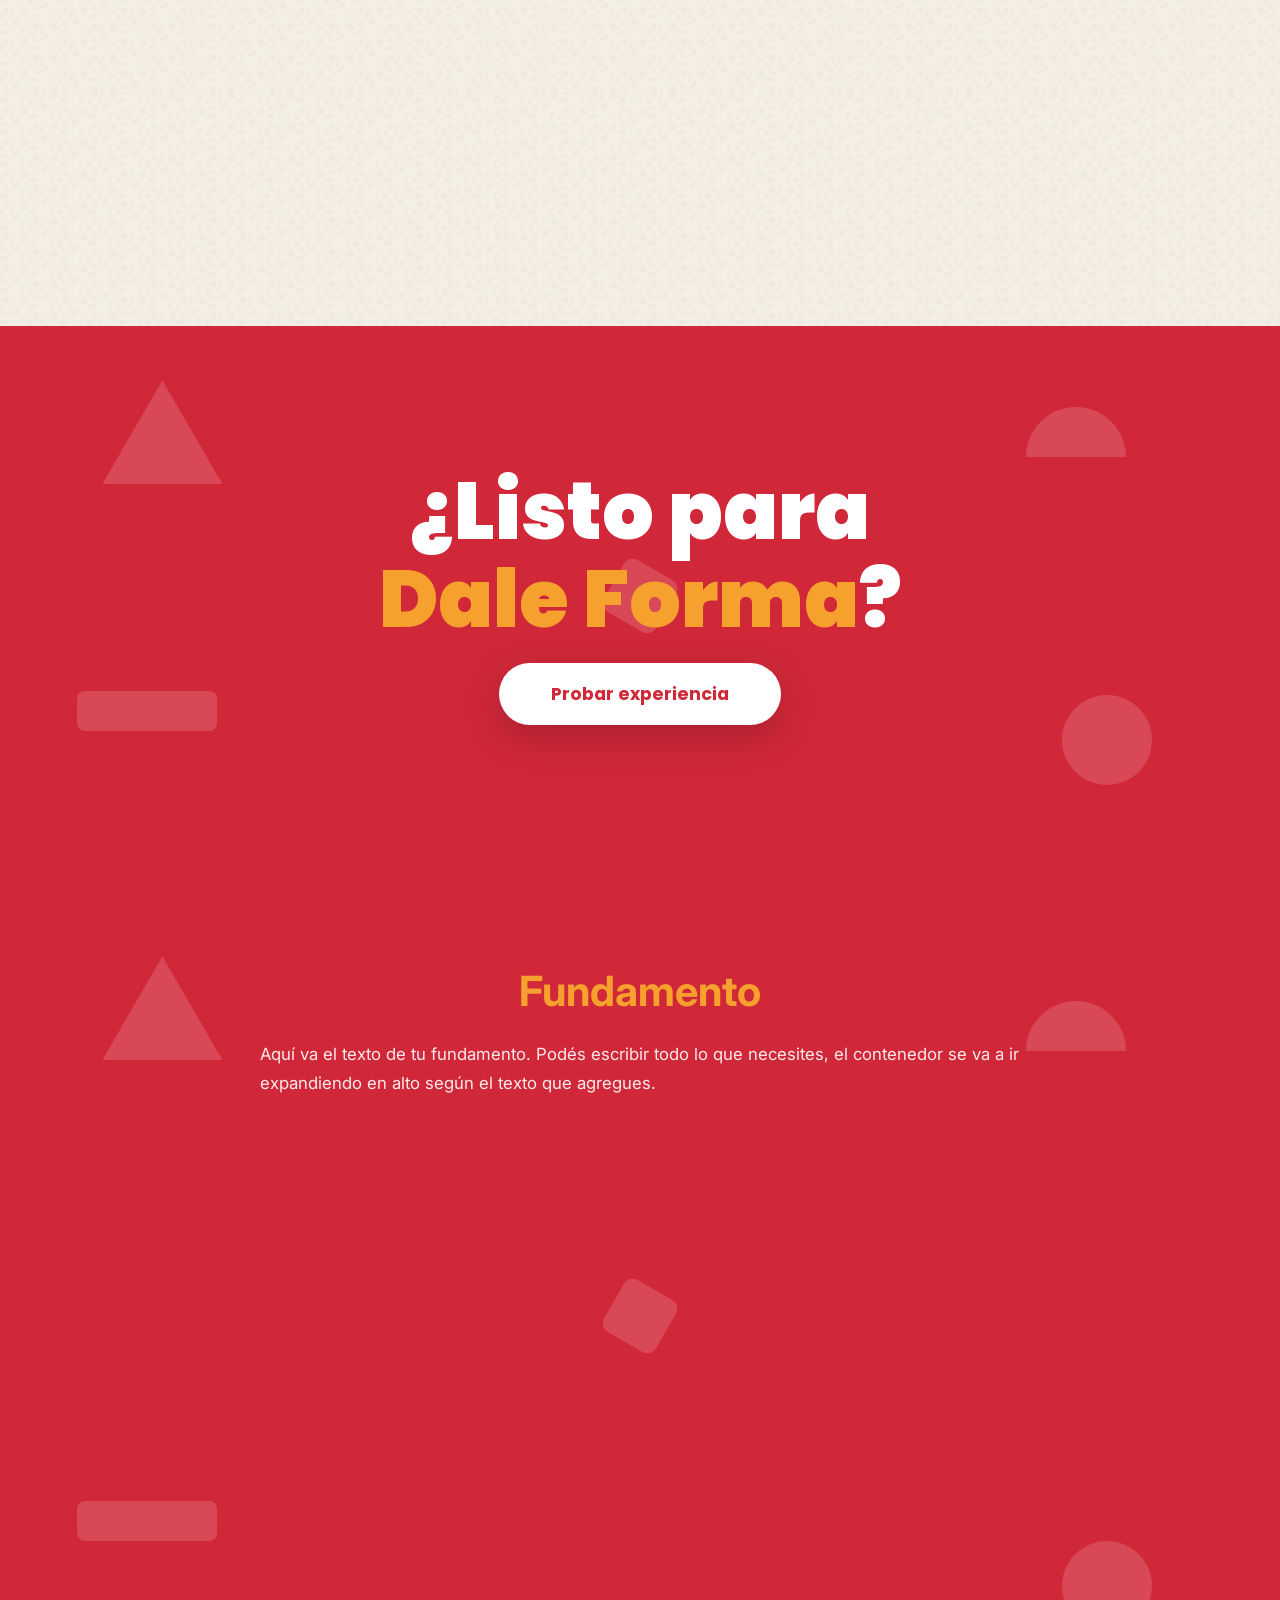
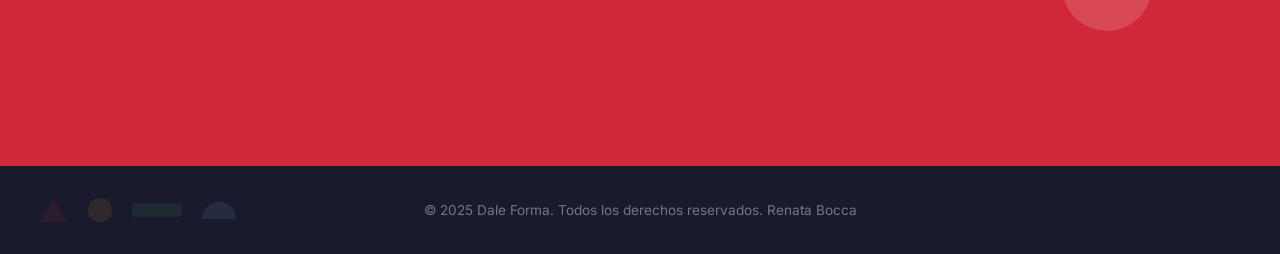
==== commit 5d4468de: "avance experimentacion" ====
--- a/index.html
+++ b/index.html
@@ -168,7 +168,7 @@
 </section>
 </section>
 <!-- ==================== MECANICAS DEL JUEGO ==================== -->
-<section class="mecanicas-section" id="mecanicas" style="background: #87CEE9;">
+<section class="mecanicas-section" id="mecanicas">
 
     <div class="mec-header" data-reveal>
         <span class="eyebrow">Domina el juego</span>
@@ -241,7 +241,7 @@
 
 </section>
 
-    <!-- ==================== CTA FINAL ==================== -->
+<!-- ==================== CTA FINAL ==================== -->
     <section class="seccion cta-seccion">
 
         <div class="cta-formas" aria-hidden="true">
@@ -255,6 +255,28 @@
         <div class="cta-contenido">
             <h2>¿Listo para<br><em>Dale Forma</em>?</h2>
             <a href="experimentacion.html" class="cta-btn">Probar experiencia</a>
+        </div>
+
+    </section>
+
+
+    <!-- ==================== FUNDAMENTO ==================== -->
+    <section class="seccion fundamento-seccion">
+
+        <div class="cta-formas" aria-hidden="true">
+            <div class="cta-f tri"></div>
+            <div class="cta-f circle"></div>
+            <div class="cta-f rect-l"></div>
+            <div class="cta-f semi"></div>
+            <div class="cta-f cuad"></div>
+        </div>
+
+        <div class="fundamento-contenido">
+            <h3>Fundamento</h3>
+            <p>
+                Aquí va el texto de tu fundamento. Podés escribir todo lo que necesites,
+                el contenedor se va a ir expandiendo en alto según el texto que agregues.
+            </p>
         </div>
 
     </section>
@@ -274,4 +296,4 @@
     </footer>
 
     <script src="script.js"></script>
-</body>
+</body>
--- a/style.css
+++ b/style.css
@@ -473,12 +473,29 @@
    EXPLORAR (¿Cómo se juega?)
 ===================================================== */
 .explorar-section {
-    background: #F4EEE3;
+    background-color: #F4EEE3;
+    background-image: url('assets/patron.svg');
+    background-repeat: repeat;
+    background-size: 500px 290px;
     padding: 80px 40px 100px;
     display: flex;
     flex-direction: column;
     align-items: center;
     gap: 28px;
+    position: relative;
+}
+.explorar-section:before {
+    content: '';
+    position: absolute;
+    inset: 0;
+    background: rgba(244, 238, 227, 0.62);
+    pointer-events: none;
+    z-index: 0;
+}
+.explorar-header,
+.step-card {
+    position: relative;
+    z-index: 1;
 }
 
 .explorar-header {
@@ -519,7 +536,6 @@
     max-width: 1280px;
     min-height: 360px;
     box-shadow: 0 8px 40px rgba(91,67,67,.10);
-    border-left: 8px solid transparent;
     overflow: hidden;
     transition: transform .4s cubic-bezier(.34,1.56,.64,1), box-shadow .4s;
 }
@@ -542,10 +558,14 @@
     z-index: 0;
 }
 
+/* Franja de color: único elemento responsable del borde lateral,
+   con el mismo radio que la tarjeta para que el recorte sea limpio
+   y no se dupliquen bordes (causa del corte irregular). */
 .sc-stripe {
     position: absolute;
     left: 0; top: 0; bottom: 0;
     width: 8px;
+    border-radius: 28px 0 0 28px;
 }
 
 .step-content {
@@ -600,17 +620,14 @@
 .sc-verde   .step-img-wrap { background: #E6F4E7; border-radius: 20px; }
 .sc-rojo    .step-img-wrap { background: #FCECED; border-radius: 20px; }
 
-.sc-celeste            { border-left-color: #87CEE9; }
 .sc-celeste h3         { color: #2a7a9e; }
 .sc-celeste .sc-stripe { background: #87CEE9; }
 .badge-celeste         { background: #E4F4FB; color: #2a7a9e; }
 
-.sc-verde              { border-left-color: #73BC76; }
 .sc-verde h3           { color: #2e7d32; }
 .sc-verde .sc-stripe   { background: #73BC76; }
 .badge-verde           { background: #E6F4E7; color: #2e7d32; }
 
-.sc-rojo               { border-left-color: #D12839; }
 .sc-rojo h3            { color: #D12839; }
 .sc-rojo .sc-stripe    { background: #D12839; }
 .badge-rojo            { background: #FCECED; color: #A8001A; }
@@ -653,25 +670,22 @@
    MECÁNICAS DEL JUEGO
 ===================================================== */
 .mecanicas-section {
-    background: #87CEE9;
+    background-color: #F4EFE6;
+    background-image: url('assets/patron.svg');
+    background-repeat: repeat;
+    background-size: 500px 290px;
     padding: 120px 60px 140px;
     position: relative;
     overflow: hidden;
-    border-radius: 24px;
-    margin: 20px 100px;
-    border: 3px solid rgba(0,0,0,.08);
-    box-shadow: 0 4px 24px rgba(0,0,0,.08);
-}
-
-.mecanicas-section::before {
+}
+.mecanicas-section:before {
     content: '';
     position: absolute;
     inset: 0;
-    background-image: radial-gradient(circle, rgba(0,0,0,.06) 1px, transparent 1px);
-    background-size: 36px 36px;
+    background: rgba(244, 239, 230, 0.62);
     pointer-events: none;
-}
-
+    z-index: 1;
+}
 /* Header */
 .mec-header {
     text-align: center;
@@ -684,7 +698,7 @@
     font-family: 'Poppins', sans-serif;
     font-size: clamp(2.6rem, 6vw, 4.2rem);
     font-weight: 900;
-    color: #1a1a1a;
+    color: #5B4343;
     line-height: 1.1;
 }
 .mec-accent {
@@ -718,24 +732,26 @@
     text-transform: uppercase;
     letter-spacing: .1em;
     margin-bottom: 18px;
-}
-.tag-rojo     { background: #D12839; color: white; }
-.tag-amarillo { background: #E6A800; color: white; }
-.tag-verde    { background: #73BC76; color: white; }
-.tag-turquesa { background: #00838F; color: white; }
+    box-shadow: 0 4px 14px rgba(0,0,0,.18);
+    text-shadow: 0 1px 2px rgba(0,0,0,.25);
+}
+.tag-rojo     { background: #D12839; color: #FFFFFF; }
+.tag-amarillo { background: #C47F00; color: #FFFFFF; }
+.tag-verde    { background: #2F8C4A; color: #FFFFFF; }
+.tag-turquesa { background: #00838F; color: #FFFFFF; }
 
 /* Texto */
 .mec-texto h3 {
     font-family: 'Poppins', sans-serif;
     font-size: clamp(2.2rem, 4vw, 3.2rem);
     font-weight: 900;
-    color: #D12839;
+    color: #5B4343;
     line-height: 1.1;
     margin-bottom: 22px;
 }
 .mec-texto h3 em {
     font-style: normal;
-    color: #D12839;
+    color: #5B4343;
 }
 .mec-texto p {
     color: rgba(103, 83, 83, 0.832);
@@ -765,6 +781,7 @@
     justify-content: center;
     background: transparent;
     border: none;
+    box-shadow: none;
 }
 .mec-img {
     width: 100%;
@@ -874,6 +891,7 @@
     justify-content: center;
     background: transparent;
     border: none;
+    box-shadow: none;
 }
 .fichas-img {
     width: 100%;
@@ -1019,7 +1037,7 @@
 /* Texto de cartas FORMA */
 .mec-cartas .mec-texto p,
 .mec-cartas .mec-texto {
-    color: rgba(255, 255, 255, 0.6);
+    color: rgba(103, 83, 83, 0.832);
 }
 
 /* Barra de progreso FORMA */
@@ -1144,7 +1162,42 @@
     box-shadow: 0 24px 60px rgba(0,0,0,.28);
 }
 
-
+/* =====================================================
+   FUNDAMENTO
+===================================================== */
+.fundamento-seccion {
+    background: var(--rojo);
+    display: flex;
+    flex-direction: column;
+    align-items: center;
+    justify-content: flex-start;
+    min-height: 100vh;       /* espacio amplio para escribir */
+    text-align: left;
+    padding: 100px 20px;
+    position: relative;
+    overflow: hidden;
+}
+
+.fundamento-contenido {
+    position: relative;
+    z-index: 2;
+    max-width: 760px;
+    width: 100%;
+}
+
+.fundamento-contenido h3 {
+    color: var(--amarillo);
+    font-size: clamp(1.8rem, 4vw, 2.6rem);
+    margin-bottom: 24px;
+    text-align: center;
+}
+
+.fundamento-contenido p {
+    color: rgba(255,255,255,.9);
+    font-size: 1.05rem;
+    line-height: 1.7;
+    margin-bottom: 20px;
+}
 /* =====================================================
    FOOTER
 ===================================================== */
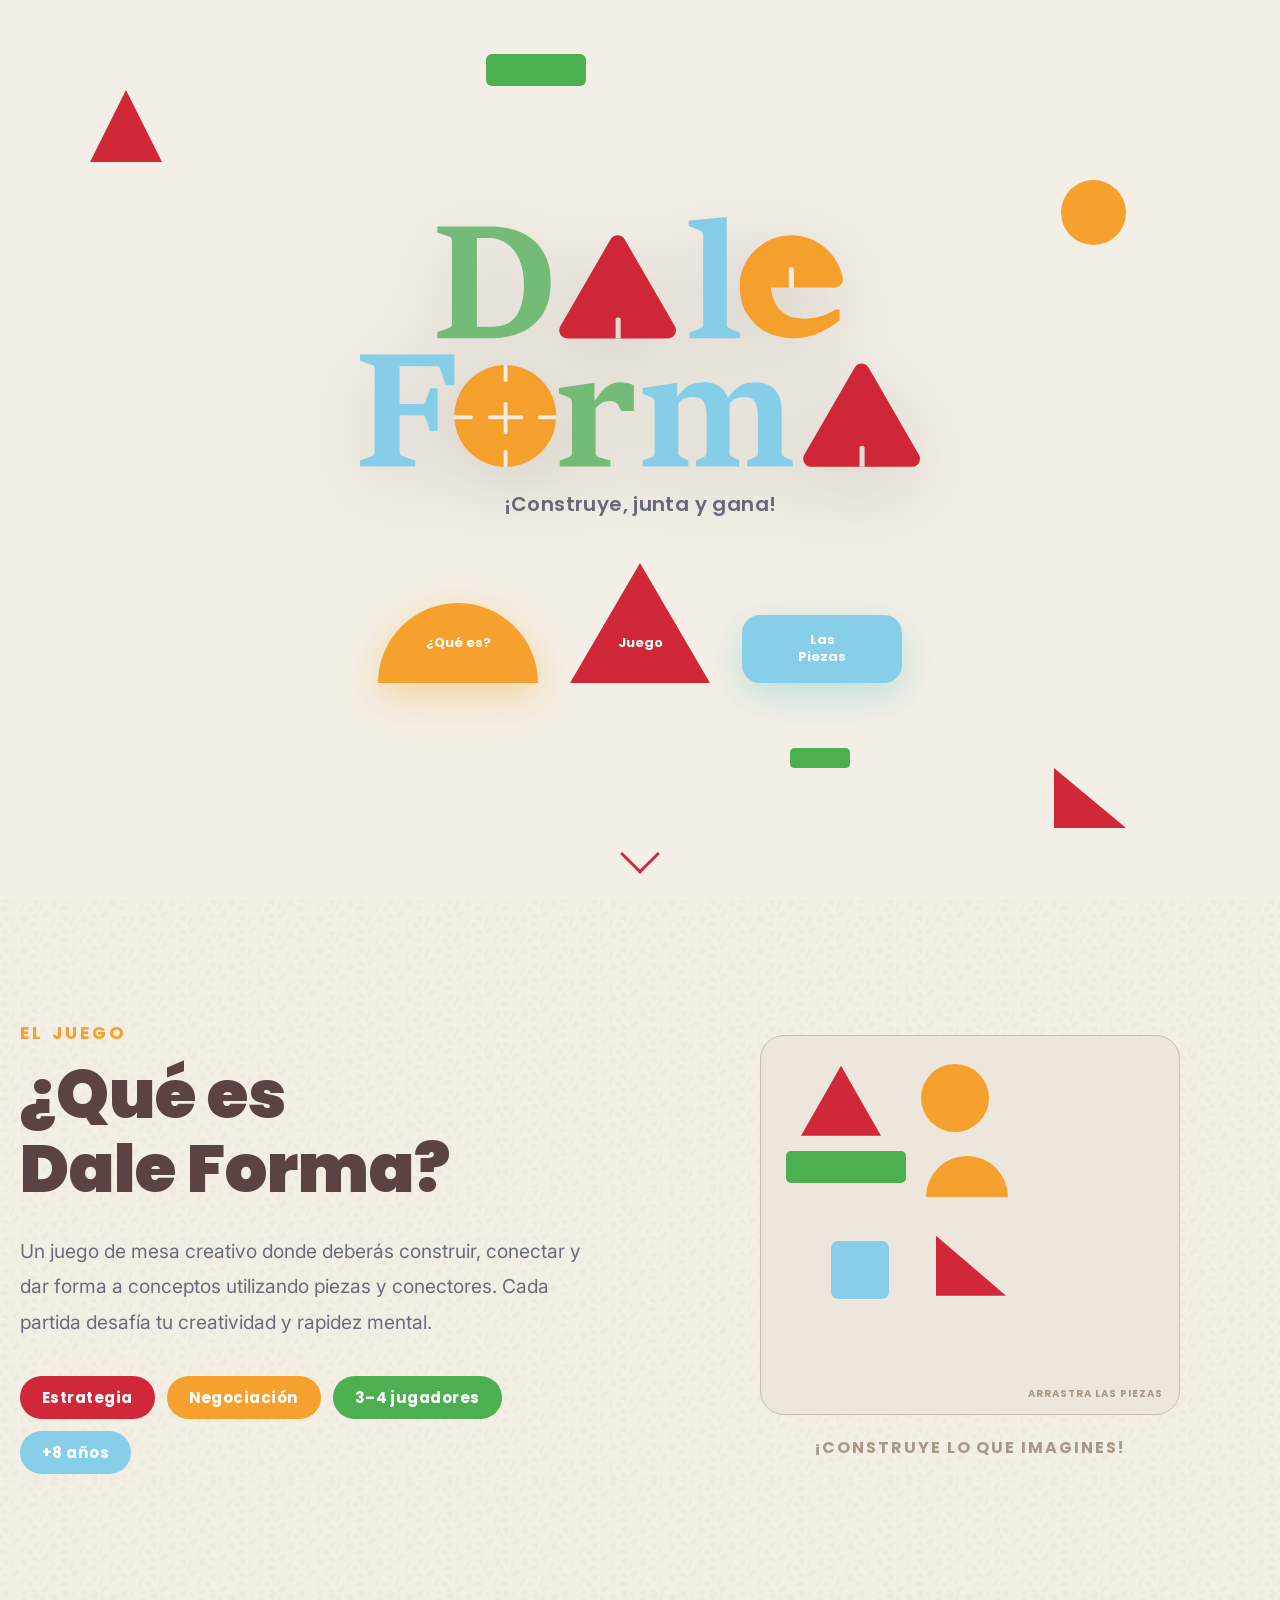
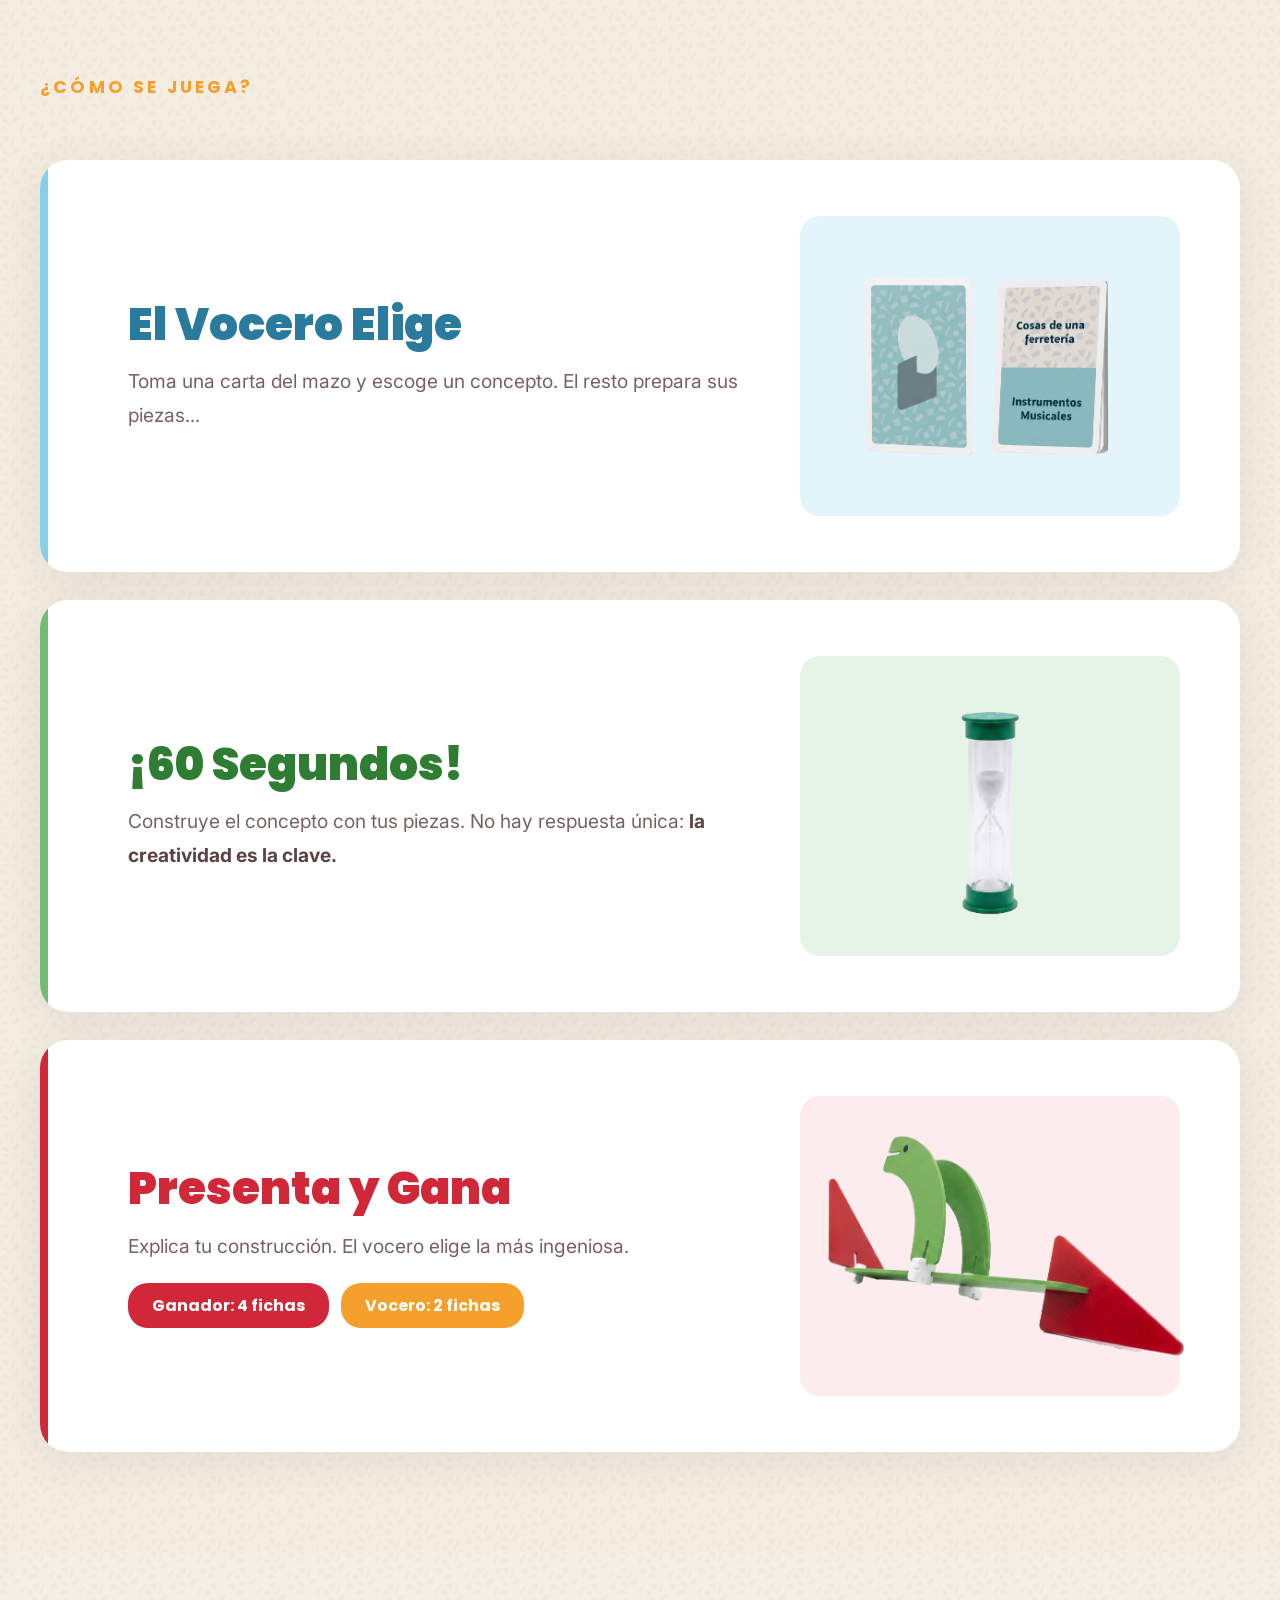
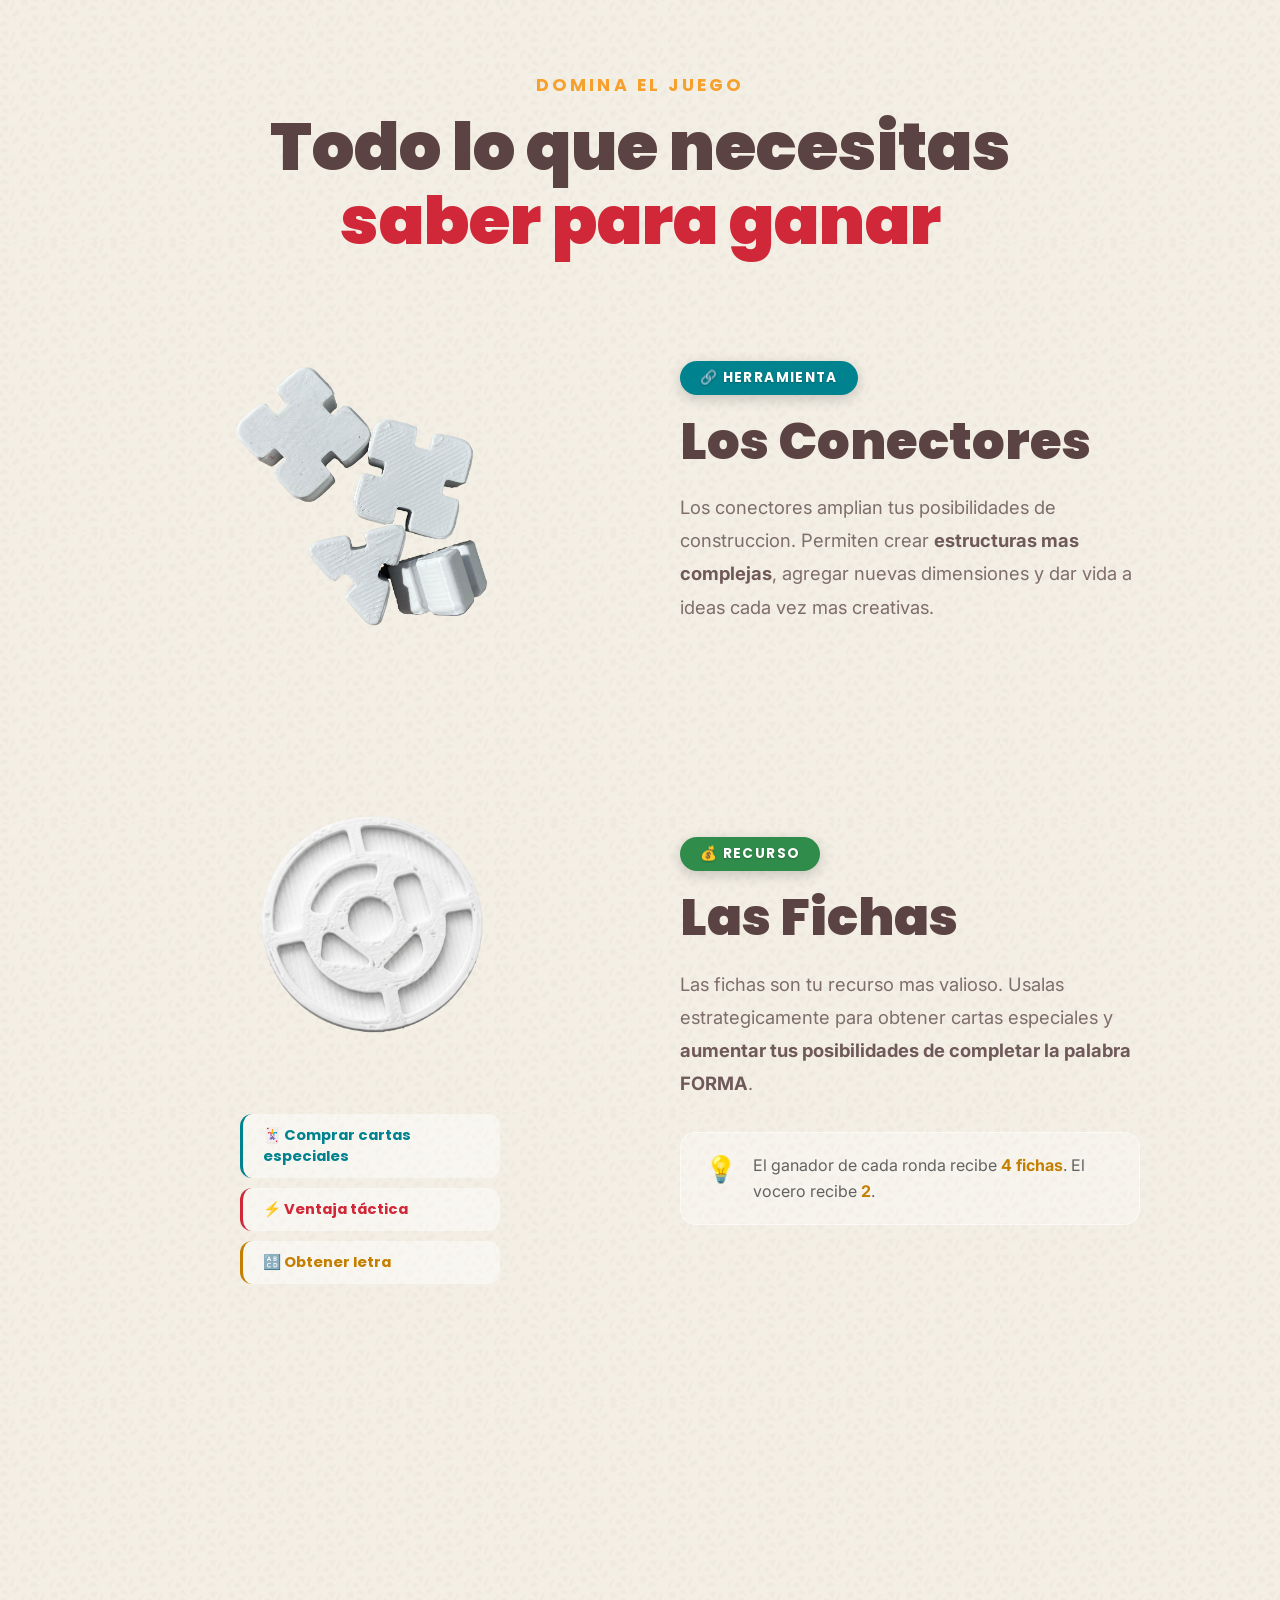
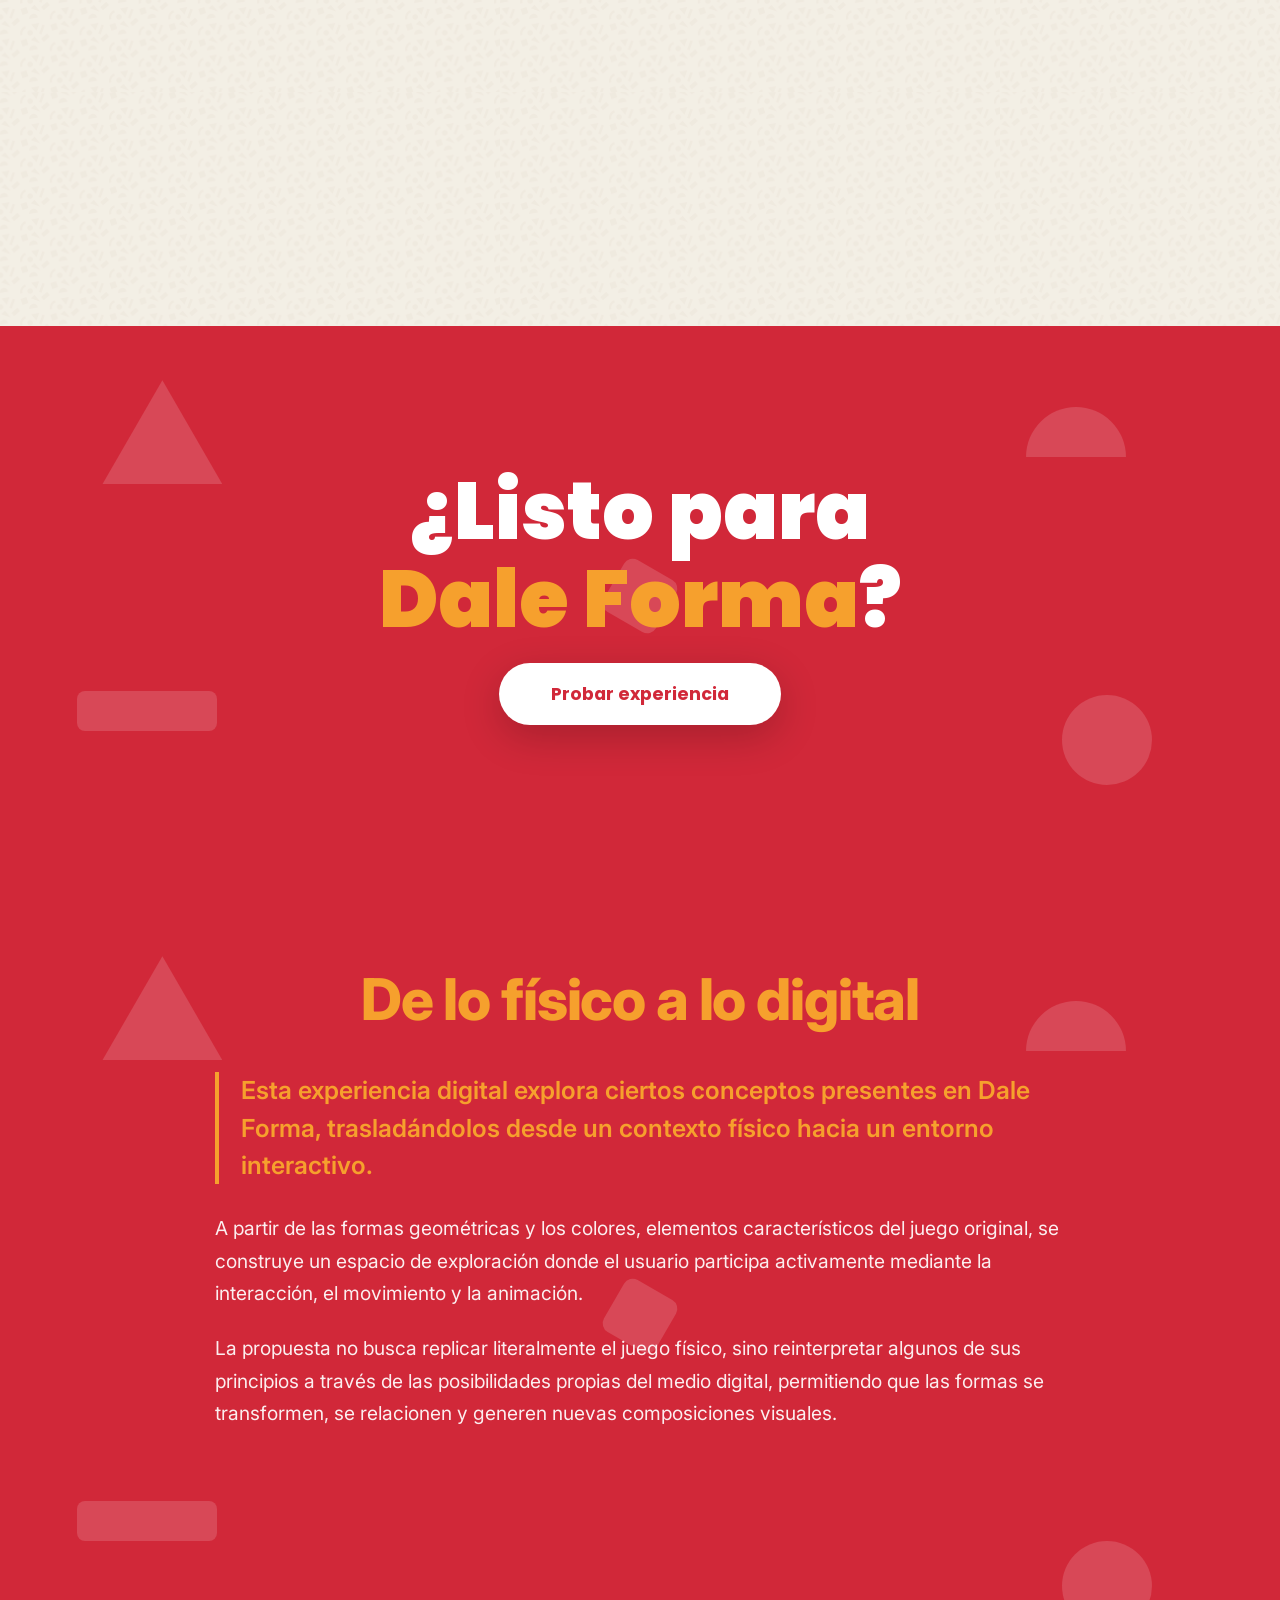
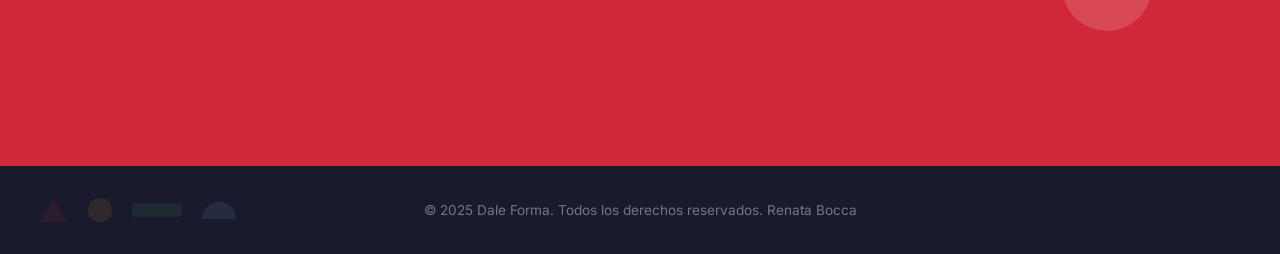
==== commit 89d3cbdc: "avance experimentacion lunes 21" ====
--- a/index.html
+++ b/index.html
@@ -260,24 +260,35 @@
     </section>
 
 
-    <!-- ==================== FUNDAMENTO ==================== -->
-    <section class="seccion fundamento-seccion">
-
-        <div class="cta-formas" aria-hidden="true">
-            <div class="cta-f tri"></div>
-            <div class="cta-f circle"></div>
-            <div class="cta-f rect-l"></div>
-            <div class="cta-f semi"></div>
-            <div class="cta-f cuad"></div>
-        </div>
-
-        <div class="fundamento-contenido">
-            <h3>Fundamento</h3>
-            <p>
-                Aquí va el texto de tu fundamento. Podés escribir todo lo que necesites,
-                el contenedor se va a ir expandiendo en alto según el texto que agregues.
-            </p>
-        </div>
+<!-- ==================== FUNDAMENTO ==================== -->
+<section class="seccion fundamento-seccion">
+
+    <div class="cta-formas" aria-hidden="true">
+        <div class="cta-f tri"></div>
+        <div class="cta-f circle"></div>
+        <div class="cta-f rect-l"></div>
+        <div class="cta-f semi"></div>
+        <div class="cta-f cuad"></div>
+    </div>
+
+    <div class="fundamento-contenido">
+        <h3>De lo físico a lo digital</h3>
+        <p class="fundamento-lead">
+            Esta experiencia digital explora ciertos conceptos presentes en Dale Forma, 
+            trasladándolos desde un contexto físico hacia un entorno interactivo.
+        </p>
+        <p>
+            A partir de las formas geométricas y los colores, elementos característicos 
+            del juego original, se construye un espacio de exploración donde el usuario 
+            participa activamente mediante la interacción, el movimiento y la animación.
+        </p>
+        <p>
+            La propuesta no busca replicar literalmente el juego físico, sino reinterpretar 
+            algunos de sus principios a través de las posibilidades propias del medio digital, 
+            permitiendo que las formas se transformen, se relacionen y generen nuevas 
+            composiciones visuales.
+        </p>
+    </div>
 
     </section>
 
--- a/style.css
+++ b/style.css
@@ -1171,7 +1171,7 @@
     flex-direction: column;
     align-items: center;
     justify-content: flex-start;
-    min-height: 100vh;       /* espacio amplio para escribir */
+    min-height: 100vh;
     text-align: left;
     padding: 100px 20px;
     position: relative;
@@ -1181,22 +1181,39 @@
 .fundamento-contenido {
     position: relative;
     z-index: 2;
-    max-width: 760px;
+    max-width: 850px;
     width: 100%;
 }
 
 .fundamento-contenido h3 {
     color: var(--amarillo);
-    font-size: clamp(1.8rem, 4vw, 2.6rem);
-    margin-bottom: 24px;
+    font-size: clamp(2.4rem, 5vw, 3.6rem);
+    font-weight: 800;
+    line-height: 1.15;
+    letter-spacing: -0.02em;
+    margin-bottom: 40px;
     text-align: center;
 }
 
+.fundamento-contenido .fundamento-lead {
+    color: var(--amarillo);
+    font-size: clamp(1.25rem, 2.2vw, 1.55rem);
+    font-weight: 600;
+    line-height: 1.5;
+    margin-bottom: 28px;
+    border-left: 4px solid var(--amarillo);
+    padding-left: 22px;
+}
+
 .fundamento-contenido p {
-    color: rgba(255,255,255,.9);
-    font-size: 1.05rem;
+    color: rgba(255,255,255,.92);
+    font-size: clamp(1.05rem, 1.5vw, 1.25rem);
     line-height: 1.7;
-    margin-bottom: 20px;
+    margin-bottom: 22px;
+}
+
+.fundamento-contenido p:last-child {
+    margin-bottom: 0;
 }
 /* =====================================================
    FOOTER
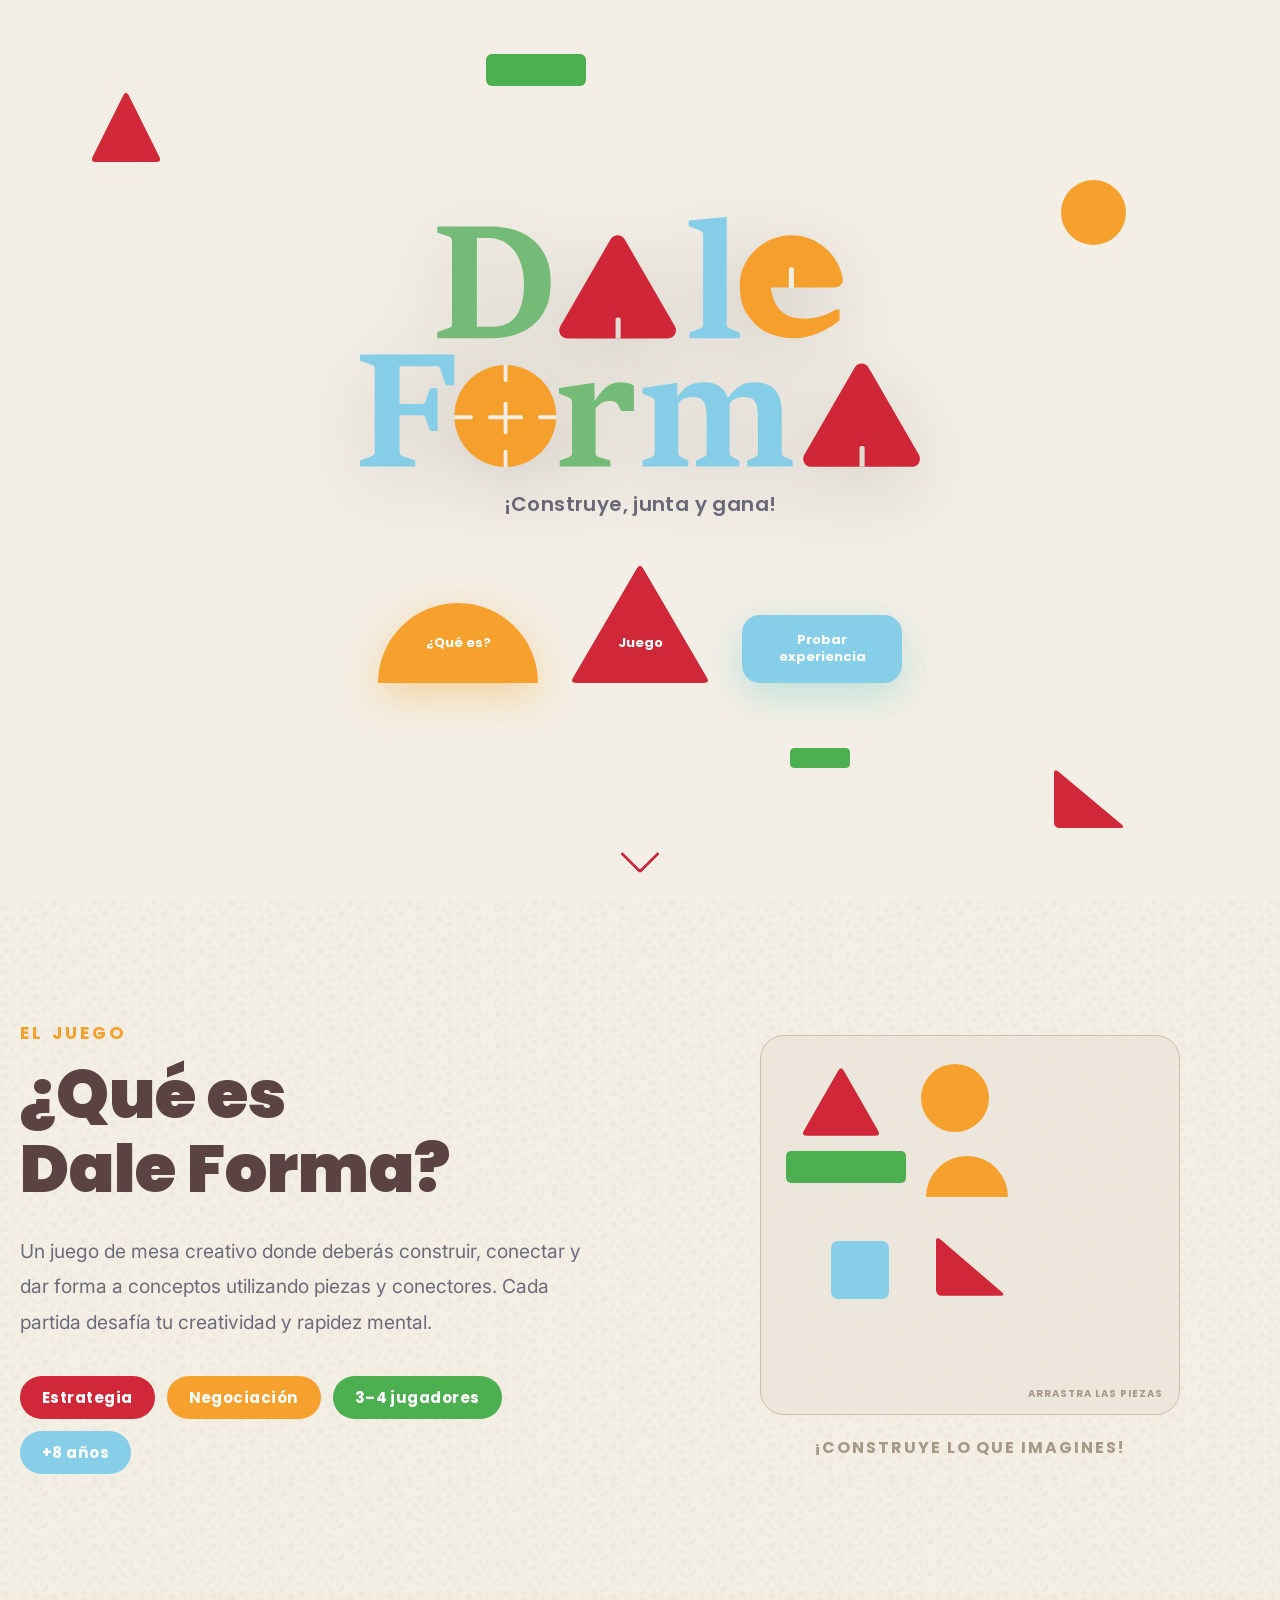
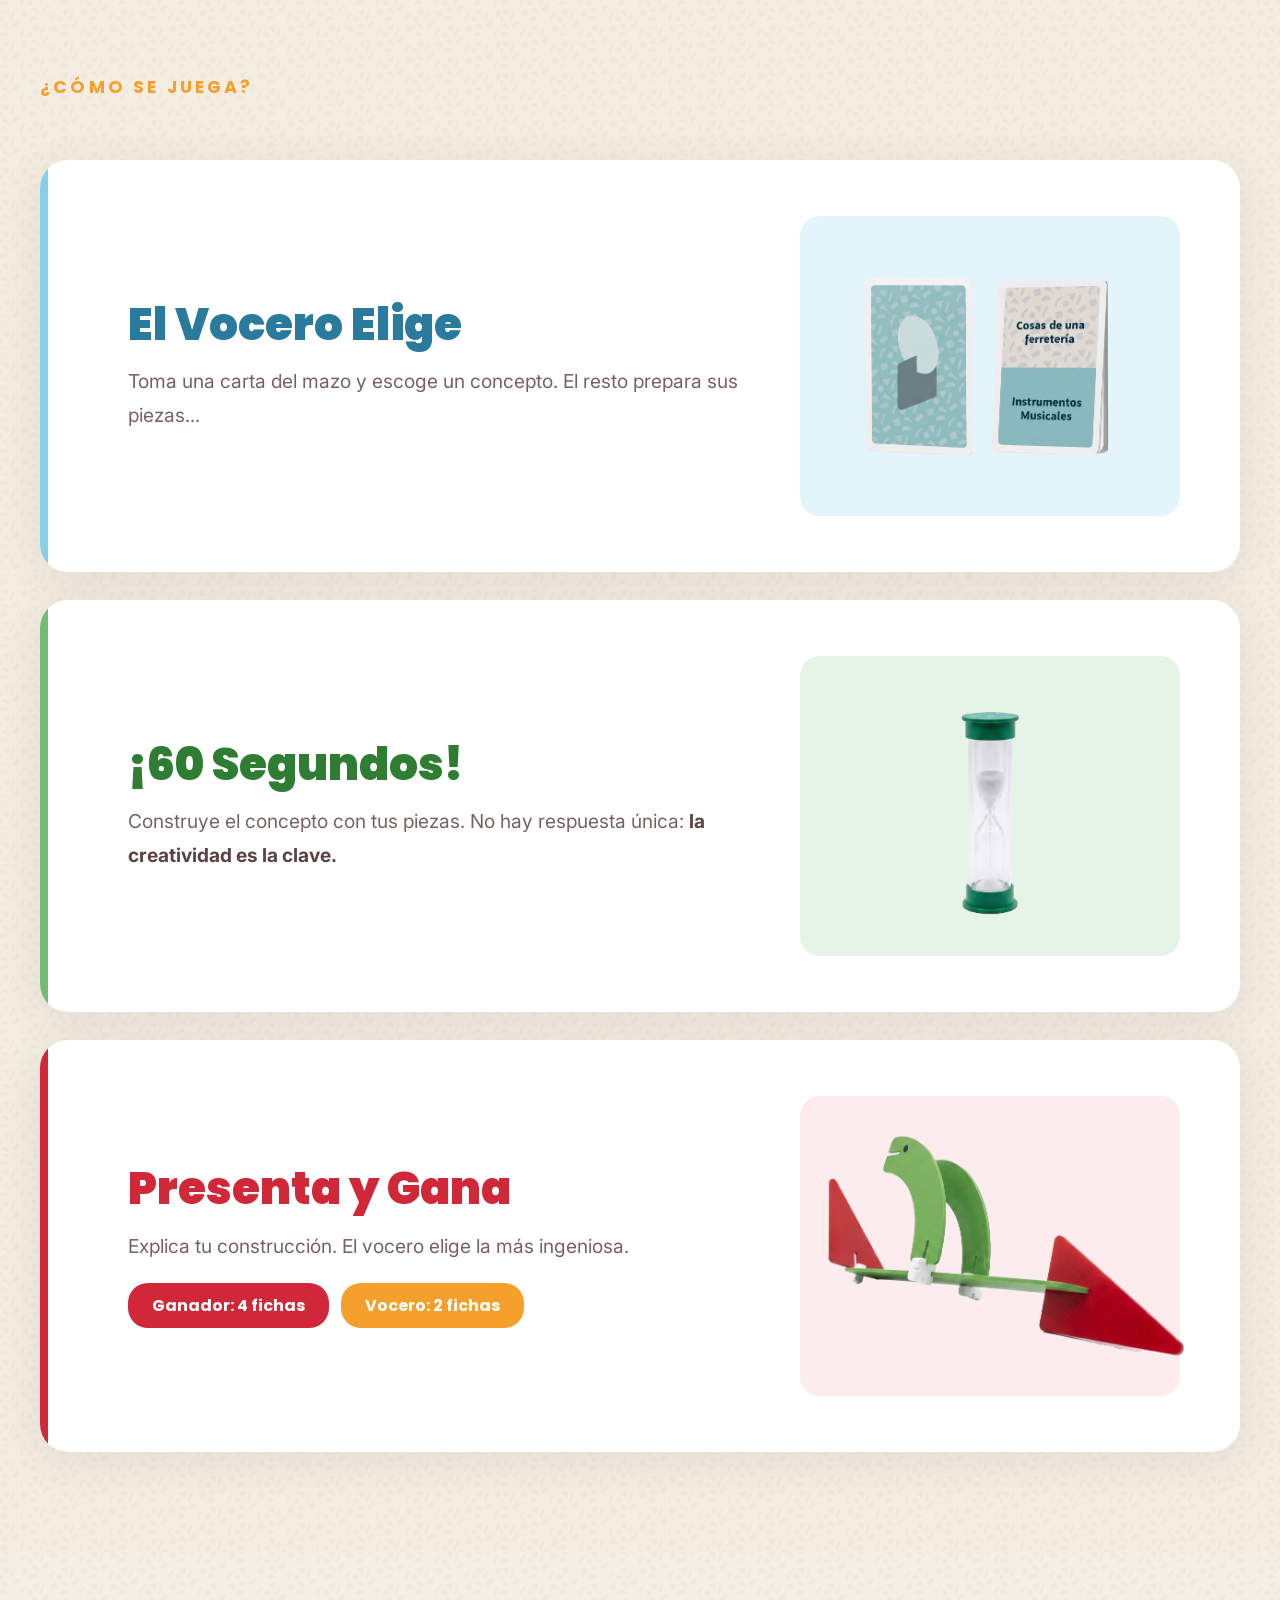
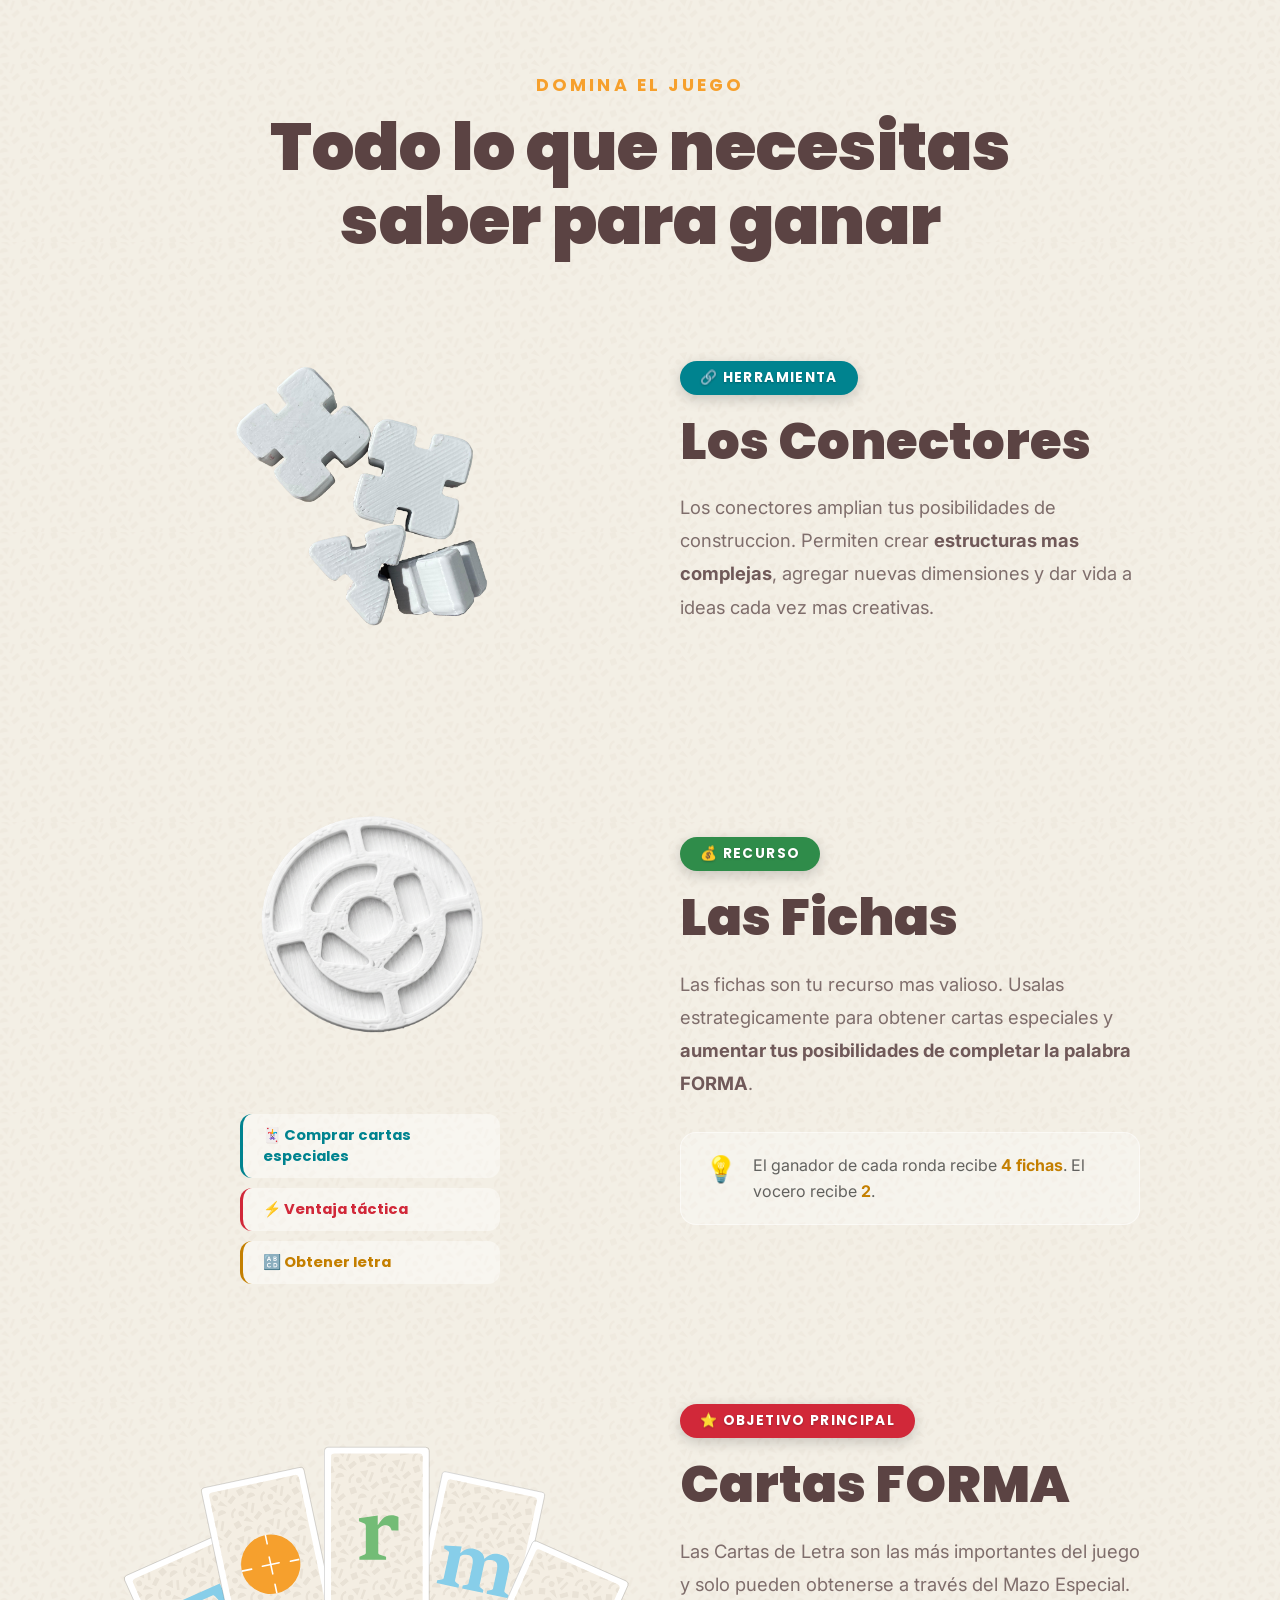
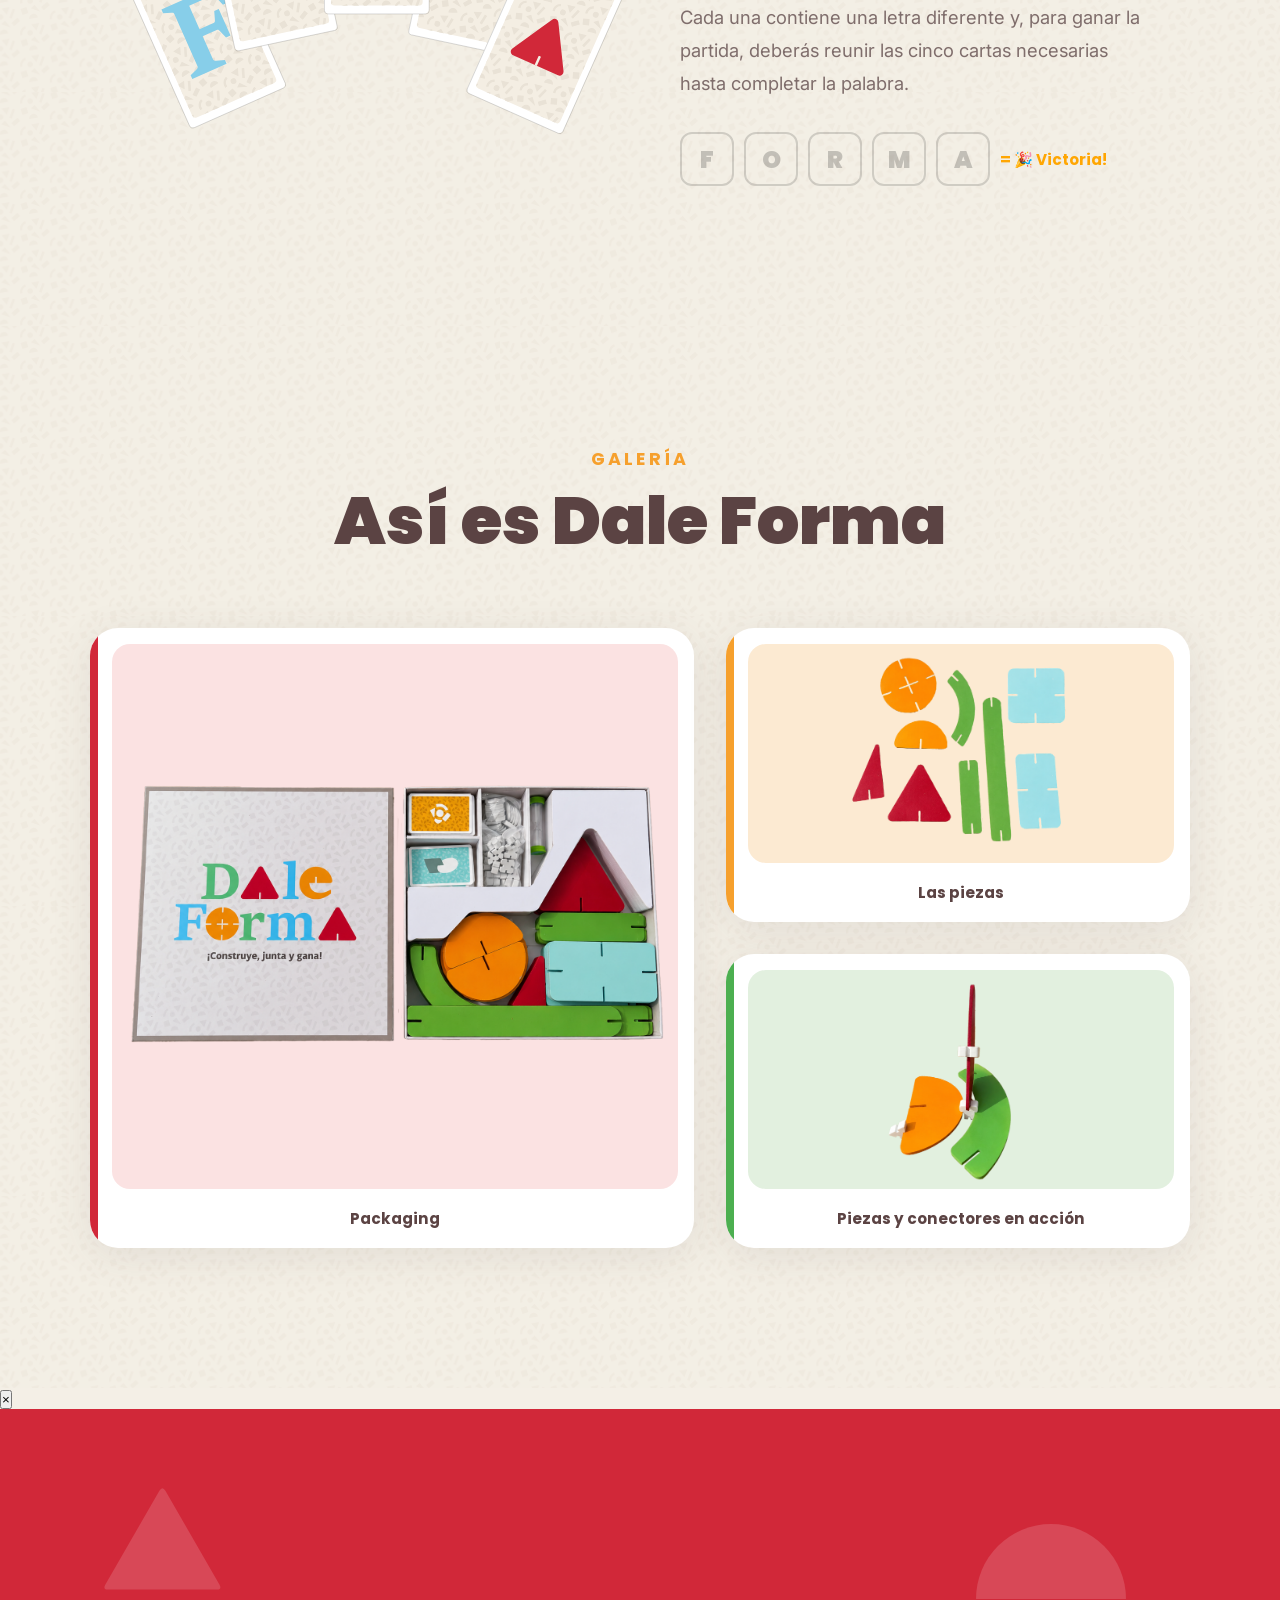
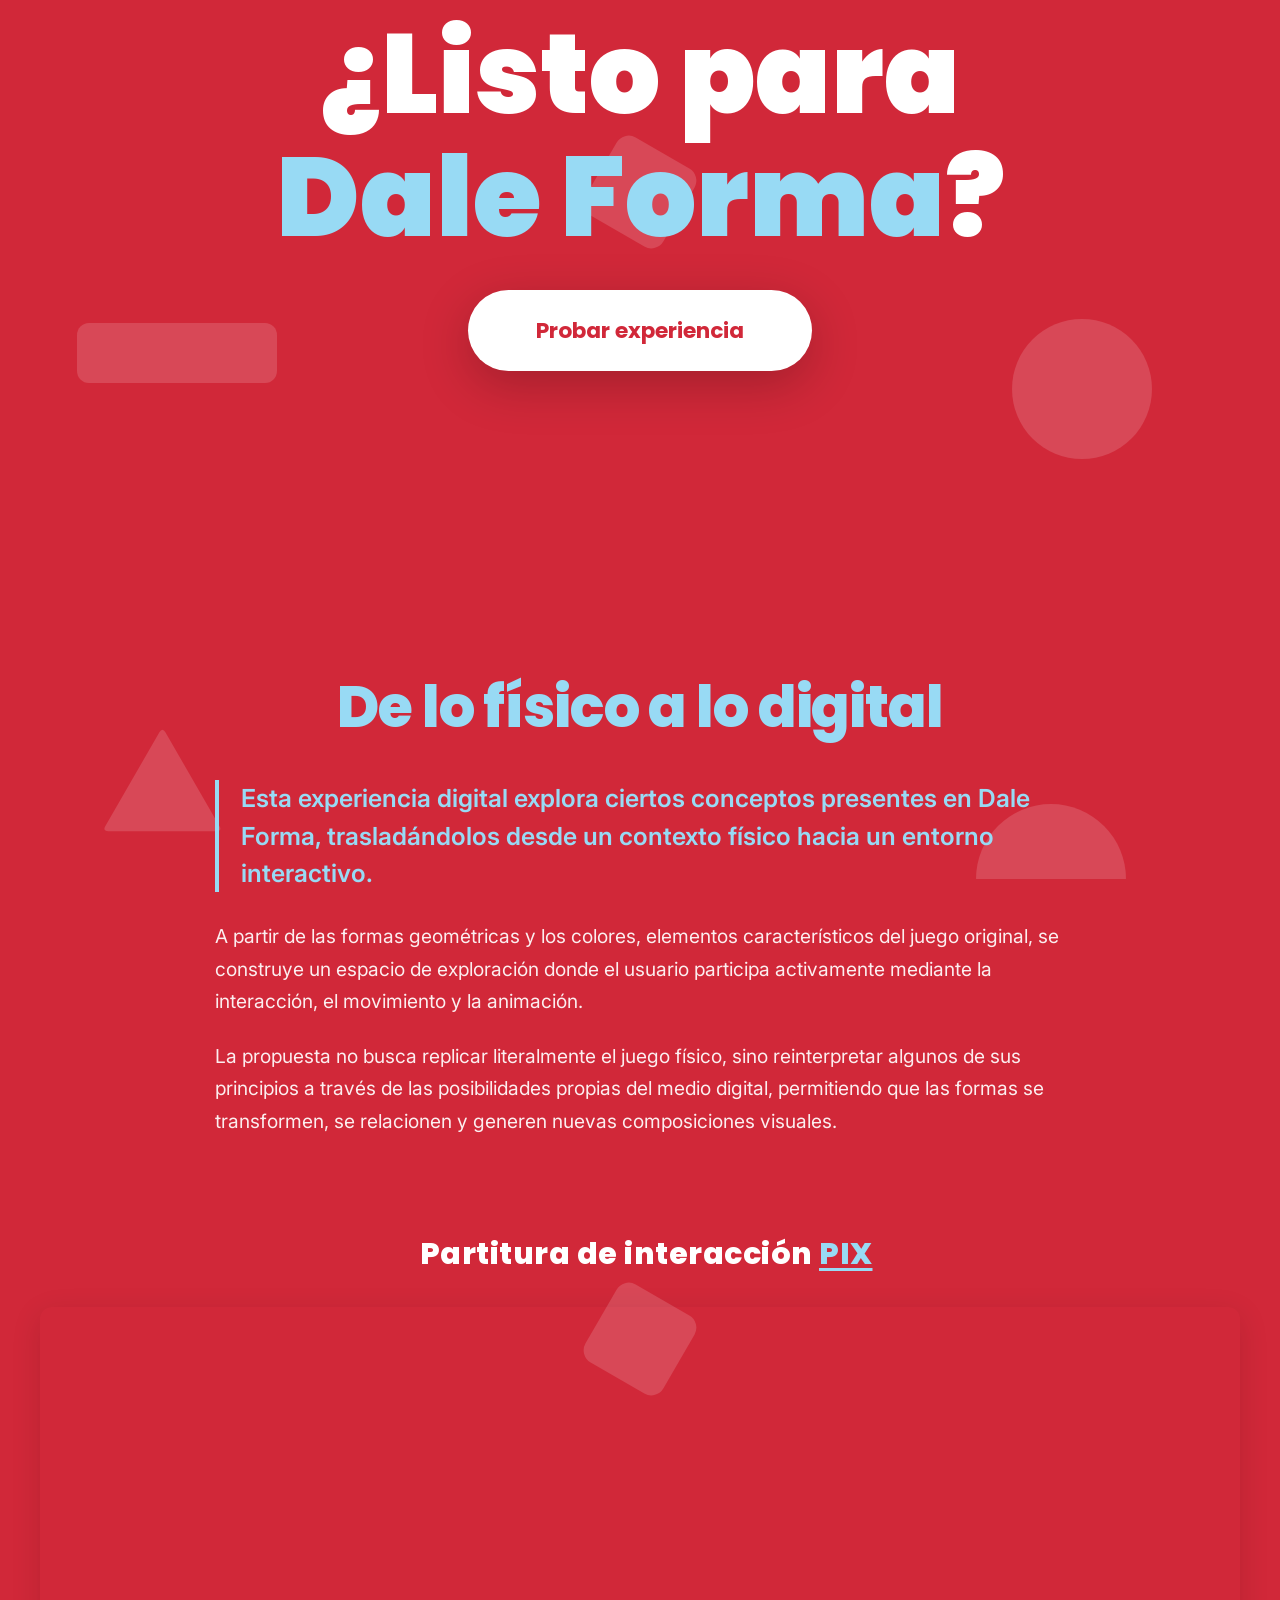
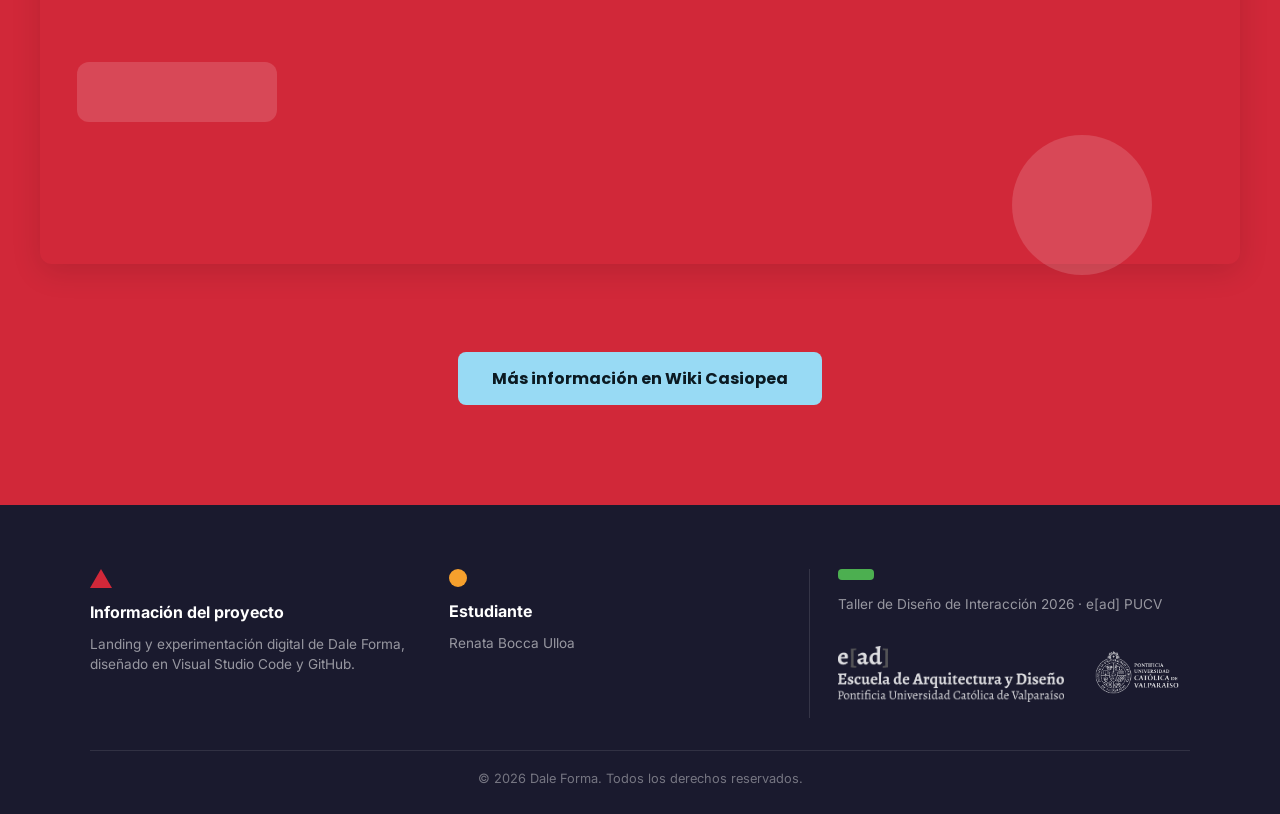
==== commit 4cf554da: "avance final" ====
--- a/index.html
+++ b/index.html
@@ -61,8 +61,8 @@
                     <span>Juego</span>
                 </a>
 
-                <a href="#piezas" class="shape-btn rectangle-btn" aria-label="Las piezas">
-                    <span>Las<br>Piezas</span>
+                <a href="#experimentacion" class="shape-btn rectangle-btn" aria-label="Probar experiencia">
+                    <span>Probar<br>experiencia</span>
                 </a>
 
             </nav>
@@ -214,35 +214,73 @@
         </div>
     </div>
 
-    <!-- CARTAS FORMA -->
-    <div class="mec-bloque mec-cartas" data-reveal>
-        <div class="mec-visual mv-cartas" aria-hidden="true">
-            <div class="fcard fc-f"><span>F</span><div class="fcard-shape fcs-tri"></div></div>
-            <div class="fcard fc-o"><span>O</span><div class="fcard-shape fcs-circle"></div></div>
-            <div class="fcard fc-r active"><span>R</span><div class="fcard-shape fcs-rect"></div></div>
-            <div class="fcard fc-m"><span>M</span><div class="fcard-shape fcs-cuad"></div></div>
-            <div class="fcard fc-a"><span>A</span><div class="fcard-shape fcs-semi"></div></div>
-            <div class="fcard-glow"></div>
-        </div>
-        <div class="mec-texto">
-            <div class="mec-tag tag-rojo">&#11088; Objetivo principal</div>
-            <h3>Cartas <em>FORMA</em></h3>
-            <p>Las Cartas de Letra son las más importantes del juego y solo pueden obtenerse a través del Mazo Especial. Cada una contiene una letra diferente y, para ganar la partida, deberás reunir las cinco cartas necesarias hasta completar la palabra.</p>
-            <div class="mec-letras-prog">
-                <div class="mlp-letra mlp-f">F</div>
-                <div class="mlp-letra mlp-o">O</div>
-                <div class="mlp-letra mlp-r">R</div>
-                <div class="mlp-letra mlp-m">M</div>
-                <div class="mlp-letra mlp-a">A</div>
-                <div class="mlp-win">= &#127881; Victoria!</div>
-            </div>
-        </div>
-    </div>
-
-</section>
-
+   <!-- CARTAS FORMA -->
+<div class="mec-bloque mec-cartas" data-reveal>
+    <div class="mec-visual mv-cartas" aria-hidden="true">
+        <div class="fcard fc-f"><img src="assets/cartas forma F.svg" alt=""></div>
+        <div class="fcard fc-o"><img src="assets/cartas_forma_O.svg" alt=""></div>
+        <div class="fcard fc-r active"><img src="assets/cartas forma R.svg" alt=""></div>
+        <div class="fcard fc-m"><img src="assets/cartas forma M.svg" alt=""></div>
+        <div class="fcard fc-a"><img src="assets/cartas forma A.svg" alt=""></div>
+    </div>
+    <div class="mec-texto">
+        <div class="mec-tag tag-rojo">&#11088; Objetivo principal</div>
+        <h3>Cartas <em>FORMA</em></h3>
+        <p>Las Cartas de Letra son las más importantes del juego y solo pueden obtenerse a través del Mazo Especial. Cada una contiene una letra diferente y, para ganar la partida, deberás reunir las cinco cartas necesarias hasta completar la palabra.</p>
+        <div class="mec-letras-prog">
+            <div class="mlp-letra mlp-f">F</div>
+            <div class="mlp-letra mlp-o">O</div>
+            <div class="mlp-letra mlp-r">R</div>
+            <div class="mlp-letra mlp-m">M</div>
+            <div class="mlp-letra mlp-a">A</div>
+            <div class="mlp-win">= &#127881; Victoria!</div>
+        </div>
+    </div>
+</div>
+
+</section>
+<!-- ==================== GALERÍA ==================== -->
+<section class="galeria-section" id="galeria">
+
+    <div class="galeria-header" data-reveal>
+        <span class="eyebrow">Galería</span>
+        <h2>Así es <span class="mec-accent">Dale Forma</span></h2>
+    </div>
+
+    <div class="galeria-grid">
+
+        <figure class="galeria-card gc-rojo" data-reveal>
+            <div class="galeria-photo">
+                <img src="assets/caja completa dale forma.png" alt="Piezas de Dale Forma sobre la mesa" loading="lazy">
+            </div>
+            <figcaption>Packaging</figcaption>
+        </figure>
+
+        <figure class="galeria-card gc-amarillo" data-reveal>
+            <div class="galeria-photo">
+                <img src="assets/piezas dale forma png.png" alt="Jugadores construyendo una figura" loading="lazy">
+            </div>
+            <figcaption>Las piezas</figcaption>
+        </figure>
+
+        <figure class="galeria-card gc-verde" data-reveal>
+            <div class="galeria-photo">
+                <img src="assets/ejemplo figura armada.png" alt="Cartas FORMA repartidas" loading="lazy">
+            </div>
+            <figcaption>Piezas y conectores en acción</figcaption>
+        </figure>
+
+    </div>
+
+</section>
+
+<!-- Lightbox de la galería -->
+<div class="galeria-lightbox" id="galeriaLightbox" aria-hidden="true">
+    <button class="gl-close" id="galeriaClose" aria-label="Cerrar imagen">&times;</button>
+    <img src="" alt="" id="galeriaLightboxImg">
+</div>
 <!-- ==================== CTA FINAL ==================== -->
-    <section class="seccion cta-seccion">
+    <section class="seccion cta-seccion" id="experimentacion">
 
         <div class="cta-formas" aria-hidden="true">
             <div class="cta-f tri"></div>
@@ -289,22 +327,68 @@
             composiciones visuales.
         </p>
     </div>
+    <div style="font-family: sans-serif; text-align: center; margin: 100px auto 60px; max-width: 1200px;">
+
+        
+  
+ <link href="https://fonts.googleapis.com/css2?family=Poppins:wght@400;600;800&display=swap" rel="stylesheet">
+
+<div style="display: inline-flex; align-items: center; gap: 12px; margin-bottom: 36px;">
+  <span style="font-size: 28px;"></span>
+  <h2 style="margin: 0; font-size: 30px; font-weight: 800; letter-spacing: 0.5px; color: #ffffff; font-family: 'Poppins', sans-serif;">
+    Partitura de interacción <span style="color: #98daf4; text-decoration: underline; text-decoration-color: #98daf4; text-underline-offset: 4px;">PIX</span>
+  </h2>
+</div>
+
+  <div style="width: 1200px; height: 557px; margin: 0 auto; overflow: hidden; box-shadow: 0 8px 30px rgba(0,0,0,0.12); border-radius: 12px;">
+    <iframe 
+      src="https://eadpucv.github.io/pix/#!/import/[base64]" 
+      width="1400" 
+      height="650" 
+      frameborder="0" 
+      style="border: none; transform: scale(0.857); transform-origin: top left;">
+    </iframe>
+  </div>
+
+</div>
+
+<a href="https://wiki.ead.pucv.cl/Dale_Forma" target="_blank" rel="noopener" style="display: inline-block; margin-top: 28px; padding: 14px 34px; background: #98daf4; color: #0b1a22; font-family: 'Poppins', sans-serif; font-weight: 700; font-size: 16px; text-decoration: none; border-radius: 8px; transition: background 0.2s ease;" onmouseover="this.style.background='#6cc6ec';" onmouseout="this.style.background='#98daf4';">
+  Más información en Wiki Casiopea
+</a>
+</div>
 
     </section>
-
-
-    <!-- ==================== FOOTER ==================== -->
-    <footer class="footer">
-        <div class="footer-formas" aria-hidden="true">
-            <div class="ff tri"></div>
-            <div class="ff circle"></div>
-            <div class="ff rect"></div>
-            <div class="ff semi"></div>
-        </div>
-        <p>© 2025 Dale Forma. Todos los derechos reservados. 
-            Renata Bocca
- </p>
-    </footer>
-
-    <script src="script.js"></script>
-</body>+<!-- ==================== FOOTER ==================== -->
+<footer class="footer">
+    <div class="footer-content">
+        <div class="footer-col">
+            <span class="ff tri" aria-hidden="true"></span>
+            <h4>Información del proyecto</h4>
+            <p>Landing y experimentación digital de Dale Forma, diseñado en Visual Studio Code y GitHub.</p>
+        </div>
+
+        <div class="footer-col">
+            <span class="ff circle" aria-hidden="true"></span>
+            <h4>Estudiante</h4>
+            <p>Renata Bocca Ulloa</p>
+        </div>
+
+        <div class="footer-col footer-col--academic">
+            <span class="ff rect" aria-hidden="true"></span>
+            <p class="footer-academic-line">Taller de Diseño de Interacción 2026 · e[ad] PUCV</p>
+            <div class="footer-logos">
+                <img src="assets/Ead_logo_fondo_2019_color.png" alt="e[ad] Escuela de Arquitectura y Diseño">
+                <img src="assets/Escudo_PUCV-2016_monocromo h blanco.png" alt="Pontificia Universidad Católica de Valparaíso">
+            </div>
+        </div>
+    </div>
+
+    <div class="footer-bottom">
+        <span class="ff semi" aria-hidden="true"></span>
+        <p class="footer-copy">© 2026 Dale Forma. Todos los derechos reservados.</p>
+    </div>
+</footer>
+
+<script src="script.js"></script>
+</body>
+</html>
--- a/style.css
+++ b/style.css
@@ -192,7 +192,7 @@
     width: 140px;
     height: 120px;
     background: var(--rojo);
-    clip-path: polygon(50% 0%, 0% 100%, 100% 100%);
+    clip-path: path('M 73.02 5.18 Q 70.00 0.00 66.98 5.18 L 3.02 114.82 Q 0.00 120.00 6.00 120.00 L 134.00 120.00 Q 140.00 120.00 136.98 114.82 Z');
     filter: drop-shadow(0 12px 20px rgba(215,38,61,.4));
 }
 .triangle-btn span { top: 72px; }
@@ -239,13 +239,13 @@
 .tri-rojo {
     width: 72px; height: 72px;
     background: var(--rojo);
-    clip-path: polygon(50% 0%, 0% 100%, 100% 100%);
+    clip-path: path('M 38.68 5.37 Q 36.00 0.00 33.32 5.37 L 2.68 66.63 Q 0.00 72.00 6.00 72.00 L 66.00 72.00 Q 72.00 72.00 69.32 66.63 Z');
     opacity: .85;
 }
 .tri-rect-rojo {
     width: 72px; height: 60px;
     background: var(--rojo);
-    clip-path: polygon(0% 100%, 0% 0%, 100% 100%);
+    clip-path: path('M 6.00 60.00 Q 0.00 60.00 0.00 54.00 L 0.00 6.00 Q 0.00 0.00 4.61 3.84 L 67.39 56.16 Q 72.00 60.00 66.00 60.00 Z');
     opacity: .85;
 }
 .circle-amarillo {
@@ -313,6 +313,7 @@
     width: 28px; height: 28px;
     border-right: 3px solid var(--rojo);
     border-bottom: 3px solid var(--rojo);
+    border-bottom-right-radius: 4px;
     transform: rotate(45deg);
     animation: arrowBounce 1.6s ease-in-out infinite;
 }
@@ -448,12 +449,12 @@
     cursor: grabbing;
 }
 
-.ab-tri    { width: 80px;  height: 70px;  background: var(--rojo);     clip-path: polygon(50% 0%, 0% 100%, 100% 100%); }
+.ab-tri    { width: 80px;  height: 70px;  background: var(--rojo);     clip-path: path('M 42.98 5.21 Q 40.00 0.00 37.02 5.21 L 2.98 64.79 Q 0.00 70.00 6.00 70.00 L 74.00 70.00 Q 80.00 70.00 77.02 64.79 Z'); }
 .ab-circle { width: 68px;  height: 68px;  background: var(--amarillo); border-radius: 50%; }
 .ab-rect   { width: 120px; height: 32px;  background: var(--verde);    border-radius: 5px; }
 .ab-semi   { width: 82px;  height: 41px;  background: var(--amarillo); border-radius: 82px 82px 0 0; }
 .ab-cuad   { width: 58px;  height: 58px;  background: var(--turquesa); border-radius: 7px; }
-.ab-tri-r  { width: 70px;  height: 60px;  background: var(--rojo);     clip-path: polygon(0% 0%, 0% 100%, 100% 100%); }
+.ab-tri-r  { width: 70px;  height: 60px;  background: var(--rojo);     clip-path: path('M 4.56 3.90 Q 0.00 0.00 0.00 6.00 L 0.00 54.00 Q 0.00 60.00 6.00 60.00 L 64.00 60.00 Q 70.00 60.00 65.44 56.10 Z'); }
 
 .build-label {
     font-family: 'Poppins', sans-serif;
@@ -702,9 +703,8 @@
     line-height: 1.1;
 }
 .mec-accent {
-    color: #D12839;
-}
-
+    color: #5B4343;
+}
 /* Layout bloques */
 .mec-bloque {
     display: grid;
@@ -809,7 +809,7 @@
     transition: transform .4s cubic-bezier(.34,1.56,.64,1);
 }
 .cp-rect-l { width: 150px; height: 26px; background: var(--verde);    border-radius: 5px;                           animation: cePieceWobble 4s ease-in-out infinite 0s; }
-.cp-tri    { width: 58px;  height: 50px; background: var(--rojo);     clip-path: polygon(50% 0%,0% 100%,100% 100%); animation: cePieceWobble 4s ease-in-out infinite .5s; }
+.cp-tri    { width: 58px;  height: 50px; background: var(--rojo);     clip-path: path('M 31.01 3.46 Q 29.00 0.00 26.99 3.46 L 2.01 46.54 Q 0.00 50.00 4.00 50.00 L 54.00 50.00 Q 58.00 50.00 55.99 46.54 Z'); animation: cePieceWobble 4s ease-in-out infinite .5s; }
 .cp-circle { width: 52px;  height: 52px; background: var(--amarillo); border-radius: 50%;                           animation: cePieceWobble 4s ease-in-out infinite 1s; }
 .cp-semi   { width: 74px;  height: 37px; background: var(--turquesa); border-radius: 74px 74px 0 0;                 animation: cePieceWobble 4s ease-in-out infinite 1.5s; }
 
@@ -976,61 +976,56 @@
 /* ----- CARTAS FORMA ----- */
 .mv-cartas {
     position: relative;
-    height: 320px;
-    display: flex;
-    align-items: flex-end;
+    height: 380px;
+    display: flex;
+    align-items: flex-start;
+    padding-top: 10px;
     justify-content: center;
 }
 
 .fcard {
     position: absolute;
-    width: 120px; height: 180px;
-    background: white;
+    width: 150px; height: 225px;
+    background: transparent;
     border-radius: 16px;
-    display: flex;
-    flex-direction: column;
-    align-items: center;
-    justify-content: center;
-    gap: 12px;
-    box-shadow: 0 20px 50px rgba(0,0,0,.4);
+    box-shadow: none;
     cursor: pointer;
-    transition: transform .4s cubic-bezier(.34,1.56,.64,1), box-shadow .4s;
-}
-.fcard span {
-    font-family: 'Poppins', sans-serif;
-    font-size: 3.2rem;
-    font-weight: 900;
-    line-height: 1;
-}
-.fcard-shape { display: flex; align-items: center; justify-content: center; }
-
-.fc-f { transform: rotate(-24deg) translateX(-160px) translateY(20px); }
-.fc-o { transform: rotate(-12deg) translateX(-84px)  translateY(8px); }
-.fc-r { transform: rotate(0deg)   translateX(0)      translateY(0); z-index: 5; }
-.fc-m { transform: rotate(12deg)  translateX(84px)   translateY(8px); }
-.fc-a { transform: rotate(24deg)  translateX(160px)  translateY(20px); }
-
-.fc-f span { color: var(--rojo); }
-.fc-o span { color: var(--amarillo); }
-.fc-r span { color: var(--verde); }
-.fc-m span { color: var(--turquesa); }
-.fc-a span { color: var(--rojo); }
-
-.fcs-tri    { width: 36px; height: 32px; background: var(--rojo);     clip-path: polygon(50% 0%,0% 100%,100% 100%); }
-.fcs-circle { width: 34px; height: 34px; background: var(--amarillo); border-radius: 50%; }
-.fcs-rect   { width: 52px; height: 16px; background: var(--verde);    border-radius: 4px; }
-.fcs-cuad   { width: 30px; height: 30px; background: var(--turquesa); border-radius: 5px; }
-.fcs-semi   { width: 42px; height: 21px; background: var(--amarillo); border-radius: 42px 42px 0 0; }
-
-.fcard:hover { transform: rotate(0deg) translateY(-30px) scale(1.12) !important; box-shadow: 0 36px 70px rgba(0,0,0,.5); z-index: 10; }
+    transition: transform .35s ease-out;
+    --rot: 0deg;
+    --tx: 0px;
+    --ty: 0px;
+    transform: rotate(var(--rot)) translateX(var(--tx)) translateY(var(--ty));
+}
+
+.fcard img {
+    width: 100%;
+    height: 100%;
+    display: block;
+    object-fit: contain;
+}
+
+.fc-f { --rot: -24deg; --tx: -200px; --ty: 25px; }
+.fc-o { --rot: -12deg; --tx: -105px; --ty: 10px; }
+.fc-r { --rot: 0deg;   --tx: 0px;    --ty: 0px;  z-index: 5; }
+.fc-m { --rot: 12deg;  --tx: 105px;  --ty: 10px; }
+.fc-a { --rot: 24deg;  --tx: 200px;  --ty: 25px; }
+
+.fcard:hover {
+    transform: rotate(var(--rot)) translateX(var(--tx)) translateY(calc(var(--ty) - 30px)) scale(1.12);
+    z-index: 10;
+}
 
 .fcard-glow {
     position: absolute;
-    bottom: -20px; left: 50%;
+    bottom: 10px;
+    left: 50%;
     transform: translateX(-50%);
-    width: 240px; height: 70px;
-    background: radial-gradient(ellipse, rgba(244,166,42,.3) 0%, transparent 70%);
+    width: 200px;
+    height: 50px;
+    background: radial-gradient(ellipse, rgba(244,166,42,.35) 0%, transparent 75%);
+    filter: blur(4px);
     pointer-events: none;
+    z-index: 0;
     animation: glowPulse 3s ease-in-out infinite;
 }
 
@@ -1119,9 +1114,9 @@
     flex-direction: column;
     align-items: center;
     justify-content: center;
-    min-height: 60vh;
+    min-height: 85vh;
     text-align: center;
-    padding: 100px 20px;
+    padding: 160px 20px;
     position: relative;
     overflow: hidden;
 }
@@ -1133,33 +1128,33 @@
 }
 
 .cta-f { position: absolute; opacity: .15; }
-.cta-f.tri    { width: 120px; height: 104px; background: white; clip-path: polygon(50% 0%, 0% 100%, 100% 100%); top: 10%; left: 8%; }
-.cta-f.circle { width: 90px;  height: 90px;  background: white; border-radius: 50%; bottom: 15%; right: 10%; }
-.cta-f.rect-l { width: 140px; height: 40px;  background: white; border-radius: 8px; bottom: 25%; left: 6%; }
-.cta-f.semi   { width: 100px; height: 50px;  background: white; border-radius: 100px 100px 0 0; top: 15%; right: 12%; }
-.cta-f.cuad   { width: 60px;  height: 60px;  background: white; border-radius: 10px; top: 50%; left: 50%; transform: translate(-50%, -50%) rotate(30deg); }
+.cta-f.tri    { width: 180px; height: 156px; background: white; clip-path: path('M 63.00 5.20 Q 60.00 0.00 57.00 5.20 L 3.00 98.80 Q 0.00 104.00 6.00 104.00 L 114.00 104.00 Q 120.00 104.00 117.00 98.80 Z'); top: 10%; left: 8%; }
+.cta-f.circle { width: 140px; height: 140px; background: white; border-radius: 50%; bottom: 15%; right: 10%; }
+.cta-f.rect-l { width: 200px; height: 60px;  background: white; border-radius: 12px; bottom: 25%; left: 6%; }
+.cta-f.semi   { width: 150px; height: 75px;  background: white; border-radius: 150px 150px 0 0; top: 15%; right: 12%; }
+.cta-f.cuad   { width: 90px;  height: 90px;  background: white; border-radius: 14px; top: 50%; left: 50%; transform: translate(-50%, -50%) rotate(30deg); }
 
 .cta-contenido { position: relative; z-index: 2; }
-.cta-contenido h2 { color: white; font-size: clamp(2.5rem, 7vw, 5rem); margin-bottom: 20px; }
-.cta-contenido h2 em { font-style: normal; color: var(--amarillo); }
-.cta-contenido p { color: rgba(255,255,255,.8); font-size: 1.1rem; margin-bottom: 40px; max-width: 460px; }
+.cta-contenido h2 { color: white; font-size: clamp(3.2rem, 9vw, 7rem); margin-bottom: 32px; line-height: 1.1; }
+.cta-contenido h2 em { font-style: normal; color: #98daf4; }
+.cta-contenido p { color: rgba(255,255,255,.8); font-size: 1.4rem; margin-bottom: 50px; max-width: 600px; }
 
 .cta-btn {
     display: inline-block;
-    padding: 18px 52px;
+    padding: 24px 68px;
     background: white;
     color: var(--rojo);
     font-family: 'Poppins', sans-serif;
-    font-size: 1.1rem;
+    font-size: 1.35rem;
     font-weight: 700;
     text-decoration: none;
-    border-radius: 50px;
+    border-radius: 60px;
     transition: transform .35s cubic-bezier(.34,1.56,.64,1), box-shadow .35s;
-    box-shadow: 0 12px 40px rgba(0,0,0,.2);
+    box-shadow: 0 14px 50px rgba(0,0,0,.22);
 }
 .cta-btn:hover {
     transform: translateY(-6px) scale(1.05);
-    box-shadow: 0 24px 60px rgba(0,0,0,.28);
+    box-shadow: 0 26px 70px rgba(0,0,0,.3);
 }
 
 /* =====================================================
@@ -1186,7 +1181,8 @@
 }
 
 .fundamento-contenido h3 {
-    color: var(--amarillo);
+    font-family: 'Poppins', sans-serif;
+    color: #98daf4;
     font-size: clamp(2.4rem, 5vw, 3.6rem);
     font-weight: 800;
     line-height: 1.15;
@@ -1196,12 +1192,12 @@
 }
 
 .fundamento-contenido .fundamento-lead {
-    color: var(--amarillo);
+    color: #98daf4;
     font-size: clamp(1.25rem, 2.2vw, 1.55rem);
     font-weight: 600;
     line-height: 1.5;
     margin-bottom: 28px;
-    border-left: 4px solid var(--amarillo);
+    border-left: 4px solid #98daf4;
     padding-left: 22px;
 }
 
@@ -1220,38 +1216,129 @@
 ===================================================== */
 .footer {
     background: var(--oscuro);
-    padding: 36px 20px;
+    padding: 64px 40px 28px;
+    position: relative;
+    overflow: hidden;
+}
+
+.footer-content {
+    position: relative;
+    z-index: 1;
+    display: grid;
+    grid-template-columns: repeat(3, 1fr);
+    gap: 32px;
+    max-width: 1100px;
+    margin: 0 auto;
+    text-align: left;
+    padding-bottom: 32px;
+}
+
+.footer-col--academic {
+    border-left: 1px solid rgba(255,255,255,.12);
+    padding-left: 28px;
+}
+
+/* tachuelas de color: una forma por columna, antes del título */
+.ff {
+    display: block;
+    margin-bottom: 14px;
+}
+
+.ff.tri {
+    width: 0;
+    height: 0;
+    background: transparent;
+    border-left: 11px solid transparent;
+    border-right: 11px solid transparent;
+    border-bottom: 19px solid var(--rojo);
+}
+
+.ff.circle { width: 18px; height: 18px; background: var(--amarillo); border-radius: 50%; }
+.ff.rect   { width: 36px; height: 11px; background: var(--verde);    border-radius: 4px; }
+
+.footer-col h4 {
+    color: #fff;
+    font-size: 1rem;
+    margin-bottom: 12px;
+}
+
+.footer-col p {
+    color: rgba(255,255,255,.55);
+    font-size: .85rem;
+    line-height: 1.5;
+}
+
+.footer-academic-line {
+    margin-bottom: 4px;
+}
+
+.footer-logos {
+    display: flex;
+    align-items: center;
+    gap: 20px;
+    margin-top: 16px;
+}
+
+.footer-logos img {
+    height: 56px;
+    width: auto;
+    filter: grayscale(1) brightness(1.6);
+    opacity: .85;
+}
+
+.footer-logos img:last-child {
+    height: 88px;
+}
+
+/* franja inferior: forma fija a la izquierda, copyright centrado real */
+.footer-bottom {
+    position: relative;
+    z-index: 1;
+    max-width: 1100px;
+    margin: 0 auto;
+    border-top: 1px solid rgba(255,255,255,.1);
+    padding-top: 20px;
+    display: grid;
+    grid-template-columns: 1fr auto 1fr;
+    align-items: center;
+}
+
+.footer-bottom .ff.semi {
+    grid-column: 1;
+    margin: 0;
+}
+
+.footer-copy {
+    grid-column: 2;
+    color: rgba(255,255,255,.4);
+    font-size: .8rem;
+    margin: 0;
     text-align: center;
-    position: relative;
-    overflow: hidden;
-}
-
-.footer-formas {
-    position: absolute;
-    inset: 0;
-    display: flex;
-    align-items: center;
-    gap: 20px;
-    padding: 0 40px;
-    pointer-events: none;
-    opacity: .1;
-}
-
-.ff.tri    { width: 28px; height: 24px; background: var(--rojo);     clip-path: polygon(50% 0%, 0% 100%, 100% 100%); }
-.ff.circle { width: 24px; height: 24px; background: var(--amarillo); border-radius: 50%; }
-.ff.rect   { width: 50px; height: 14px; background: var(--verde);    border-radius: 4px; }
-.ff.semi   { width: 34px; height: 17px; background: var(--turquesa); border-radius: 34px 34px 0 0; }
-
-.footer p {
-    color: rgba(255,255,255,.4);
-    font-size: .85rem;
-    position: relative;
-    z-index: 1;
-}
-
-
+}
+
+@media (max-width: 768px) {
+    .footer-content {
+        grid-template-columns: 1fr;
+        text-align: left;
+    }
+    .footer-col--academic {
+        border-left: none;
+        padding-left: 0;
+        border-top: 1px solid rgba(255,255,255,.12);
+        padding-top: 20px;
+    }
+    .footer-bottom {
+        grid-template-columns: auto 1fr;
+        justify-content: start;
+        gap: 12px;
+    }
+    .footer-copy {
+        grid-column: 2;
+        text-align: left;
+    }
+}
 /* =====================================================
-   RESPONSIVE GLOBAL
+barra de carga
 ===================================================== */
 @media (max-width: 700px) {
     .forma-deco { display: none; }
@@ -1293,11 +1380,10 @@
 }
 
 .sh-tri {
-    width: 0;
-    height: 0;
-    border-left: 28px solid transparent;
-    border-right: 28px solid transparent;
-    border-bottom: 48px solid #D12839;
+    width: 56px;
+    height: 48px;
+    background: #D12839;
+    clip-path: path('M 30.02 3.46 Q 28.00 0.00 25.98 3.46 L 2.02 44.54 Q 0.00 48.00 4.00 48.00 L 52.00 48.00 Q 56.00 48.00 53.98 44.54 Z');
     top: 10px;
     left: 50%;
     animation-delay: 0s;
@@ -1367,4 +1453,140 @@
 @keyframes fillBar {
     0%   { width: 0%; }
     100% { width: 100%; }
-}+}
+/* =====================================================
+   GALERÍA
+===================================================== */
+.galeria-section {
+    background-color: #F4EFE6;
+    background-image: url('assets/patron.svg');
+    background-repeat: repeat;
+    background-size: 500px 290px;
+    padding: 120px 60px 140px;
+    position: relative;
+    overflow: hidden;
+}
+.galeria-section:before {
+    content: '';
+    position: absolute;
+    inset: 0;
+    background: rgba(244, 239, 230, 0.62);
+    pointer-events: none;
+    z-index: 1;
+}
+
+.galeria-header {
+    text-align: center;
+    margin-bottom: 70px;
+    position: relative;
+    z-index: 2;
+}
+.galeria-section .eyebrow { color: var(--amarillo); font-size: 1.1rem; }
+.galeria-header h2 {
+    font-family: 'Poppins', sans-serif;
+    font-size: clamp(2.6rem, 6vw, 4.2rem);
+    font-weight: 900;
+    color: #5B4343;
+    line-height: 1.1;
+}
+
+.galeria-grid {
+    display: grid;
+    grid-template-columns: 1.3fr 1fr;
+    grid-template-rows: 1fr 1fr;
+    gap: 32px;
+    max-width: 1100px;
+    margin: 0 auto;
+    position: relative;
+    z-index: 2;
+    height: 620px;
+}
+
+.galeria-card {
+    position: relative;
+    background: white;
+    border-radius: 28px;
+    padding: 16px 16px 18px 22px;
+    display: flex;
+    flex-direction: column;
+    align-items: center;
+    overflow: hidden;
+    box-shadow: 0 8px 40px rgba(91,67,67,.10);
+}
+.galeria-card:hover {
+    transform: translateY(-8px);
+    box-shadow: 0 20px 60px rgba(91,67,67,.18);
+}
+
+/* Primera tarjeta: grande, ocupa las 2 filas a la izquierda */
+.galeria-card:nth-child(1) {
+    grid-column: 1;
+    grid-row: 1 / span 2;
+}
+/* Las otras 3: apiladas a la derecha */
+.galeria-card:nth-child(2) { grid-column: 2; grid-row: 1; }
+.galeria-card:nth-child(3) { grid-column: 2; grid-row: 2; }
+.galeria-card:nth-child(4) { grid-column: 1; grid-row: 3; }
+
+/* Franja lateral, mismo criterio que tus step-card */
+.galeria-card::before {
+    content: '';
+    position: absolute;
+    left: 0; top: 0; bottom: 0;
+    width: 8px;
+    border-radius: 28px 0 0 28px;
+    z-index: 2;
+}
+.gc-rojo::before     { background: var(--rojo); }
+.gc-amarillo::before { background: var(--amarillo); }
+.gc-verde::before    { background: var(--verde); }
+.gc-turquesa::before { background: var(--turquesa); }
+
+.galeria-photo {
+    width: 100%;
+    flex: 1;
+    min-height: 0;
+    border-radius: 18px;
+    overflow: hidden;
+}
+
+.gc-rojo .galeria-photo     { background: #FBE2E2; }
+.gc-amarillo .galeria-photo { background: #FCEAD2; }
+.gc-verde .galeria-photo    { background: #E2F0DF; }
+.gc-turquesa .galeria-photo { background: #E2F1F4; }
+
+.galeria-photo img {
+    width: 100%;
+    height: 100%;
+    object-fit: contain;
+    display: block;
+}
+
+.galeria-card figcaption {
+    margin-top: 18px;
+    font-family: 'Poppins', sans-serif;
+    font-size: .95rem;
+    font-weight: 700;
+    color: #5B4343;
+    text-align: center;
+}
+
+/* Responsive */
+@media (max-width: 760px) {
+    .galeria-section { padding: 70px 20px 90px; }
+    .galeria-grid {
+        grid-template-columns: 1fr;
+        grid-template-rows: none;
+        max-width: 340px;
+        height: auto;
+        gap: 24px;
+    }
+    .galeria-card:nth-child(1),
+    .galeria-card:nth-child(2),
+    .galeria-card:nth-child(3),
+    .galeria-card:nth-child(4) {
+        grid-column: 1;
+        grid-row: auto;
+    }
+    .galeria-photo { aspect-ratio: 4 / 5; flex: none; }
+}
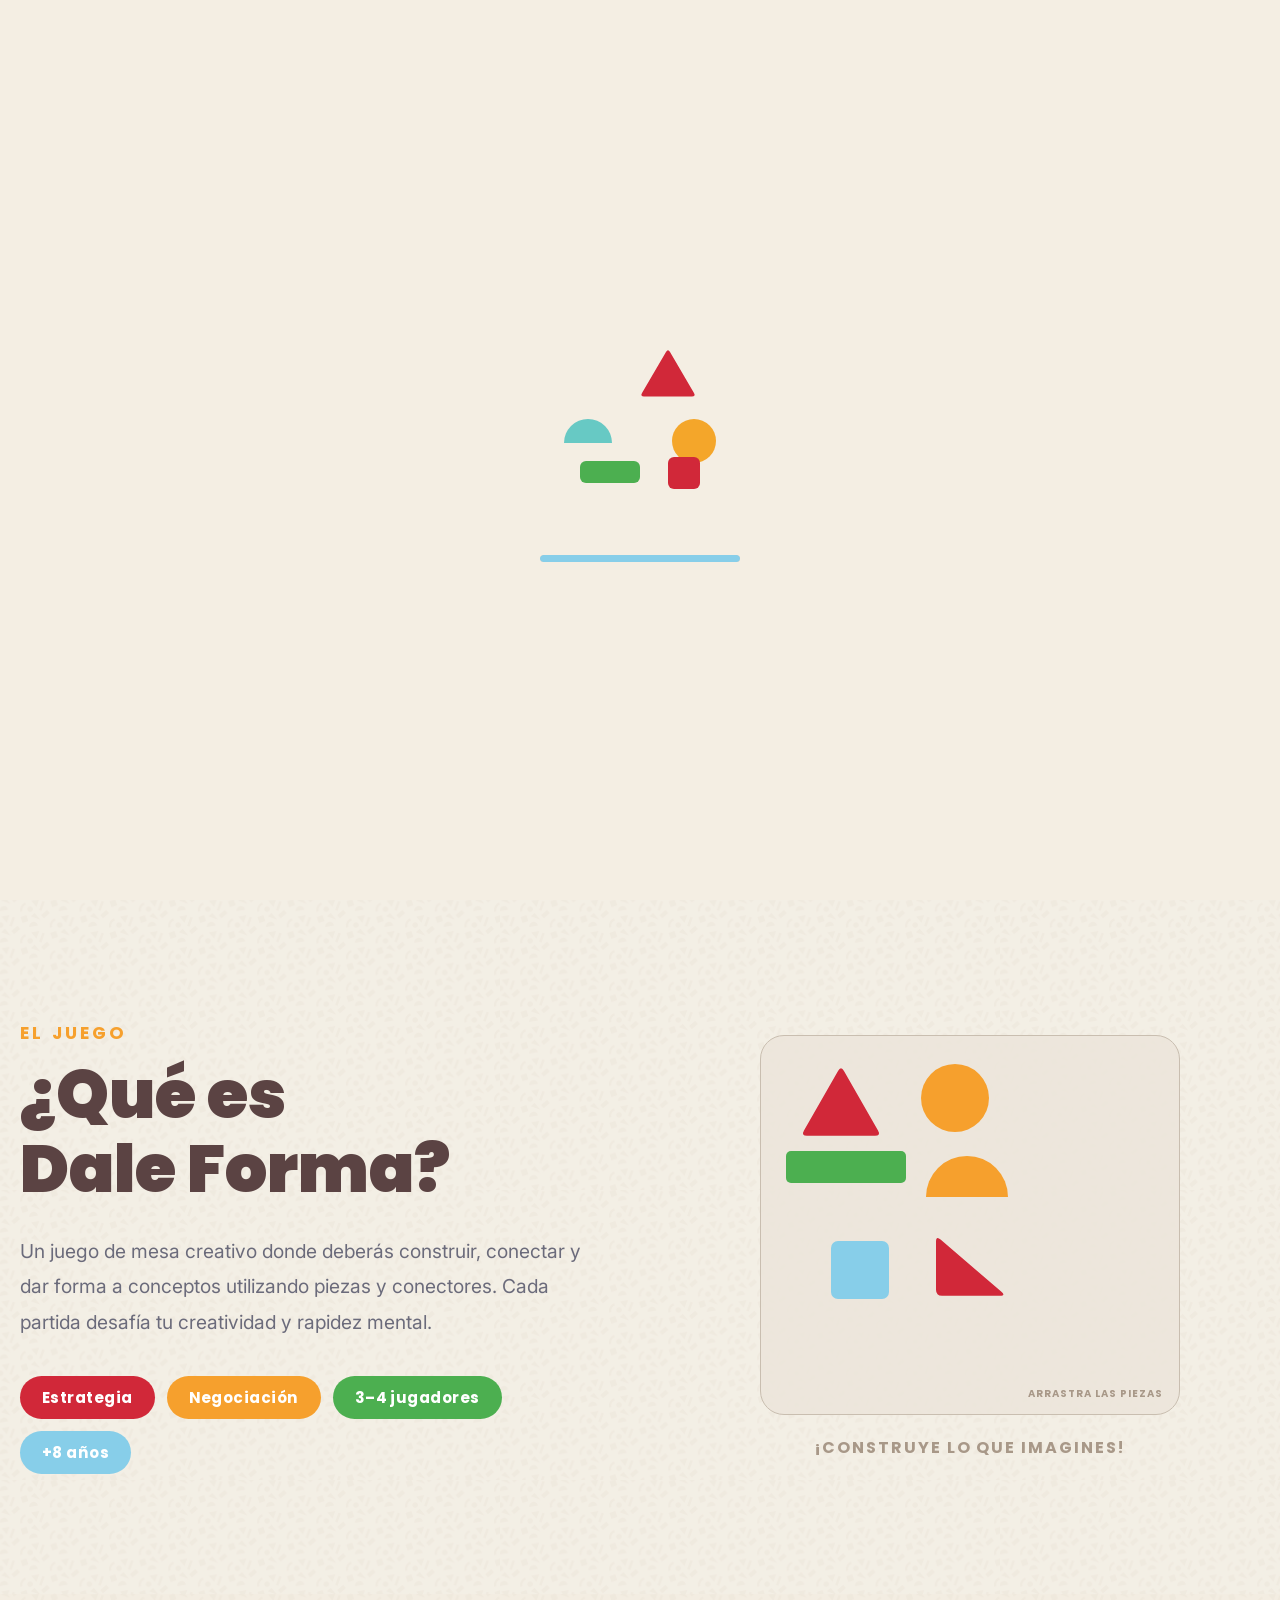
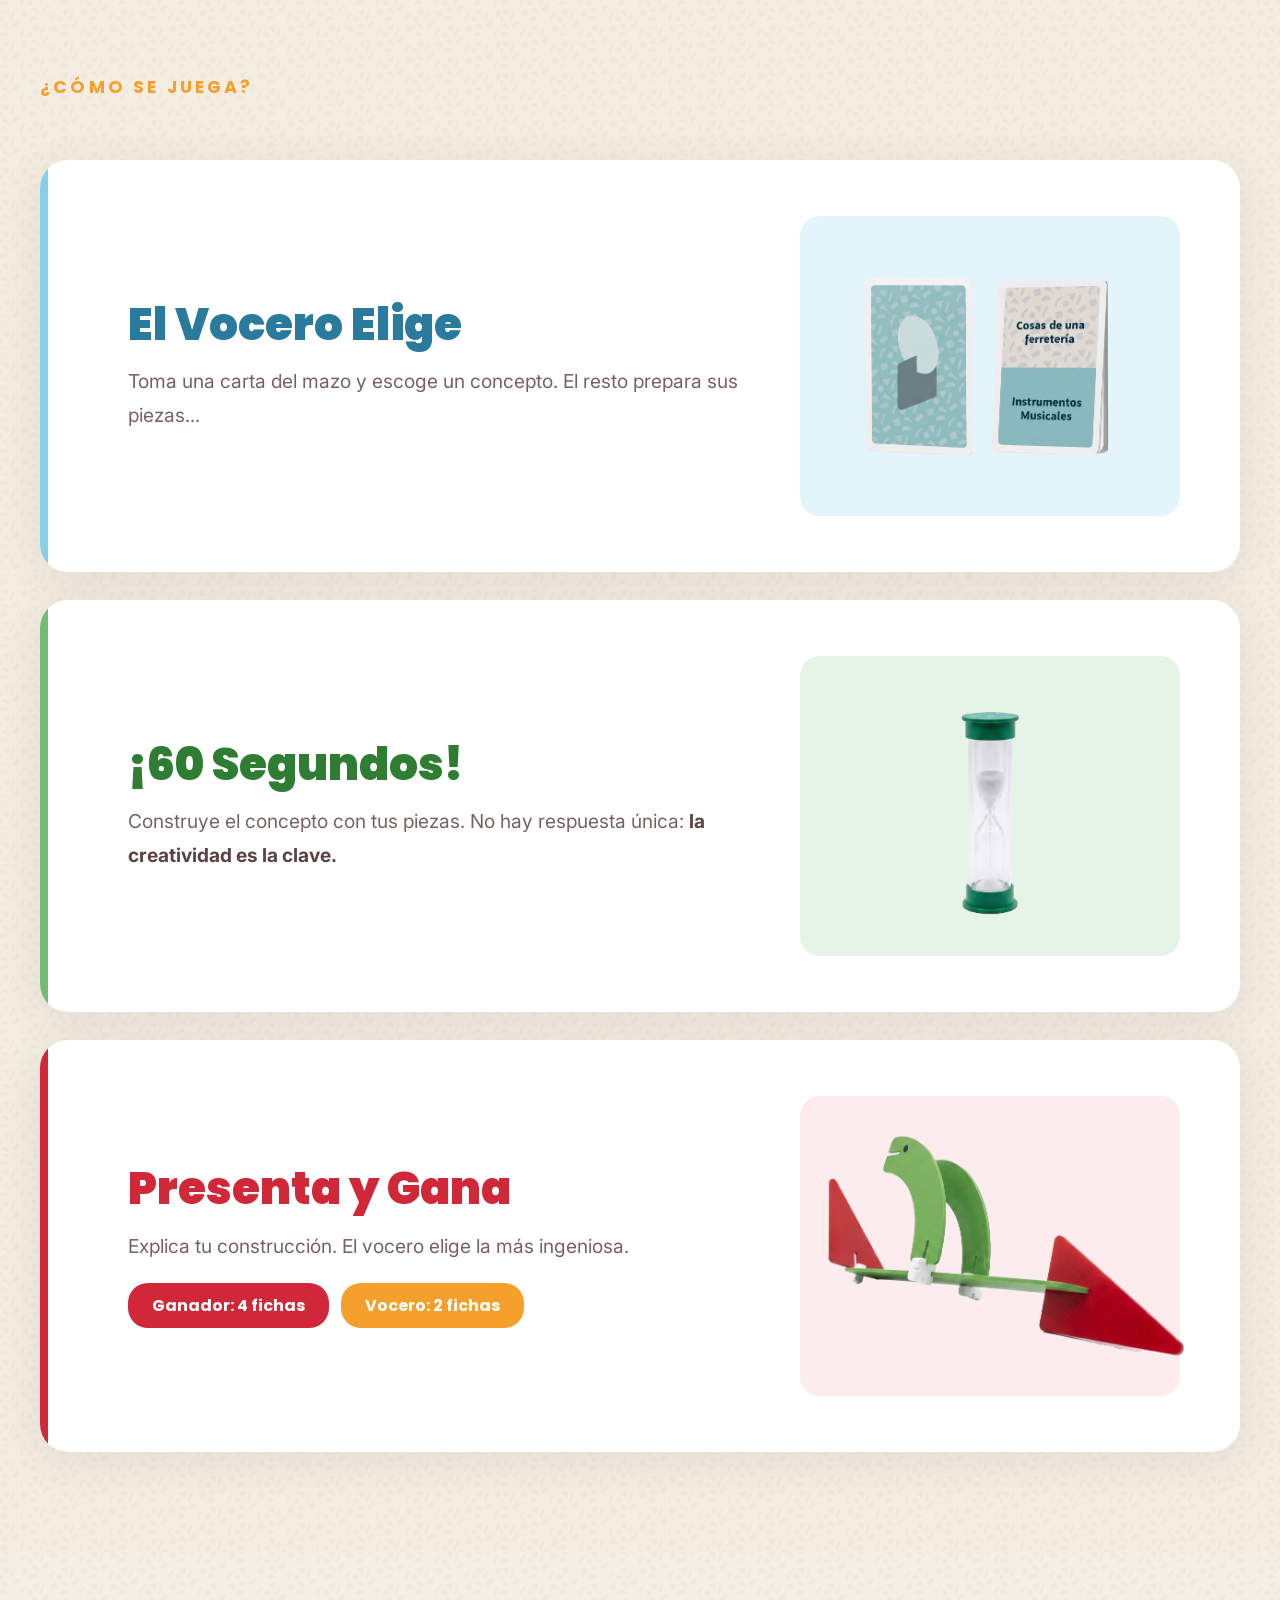
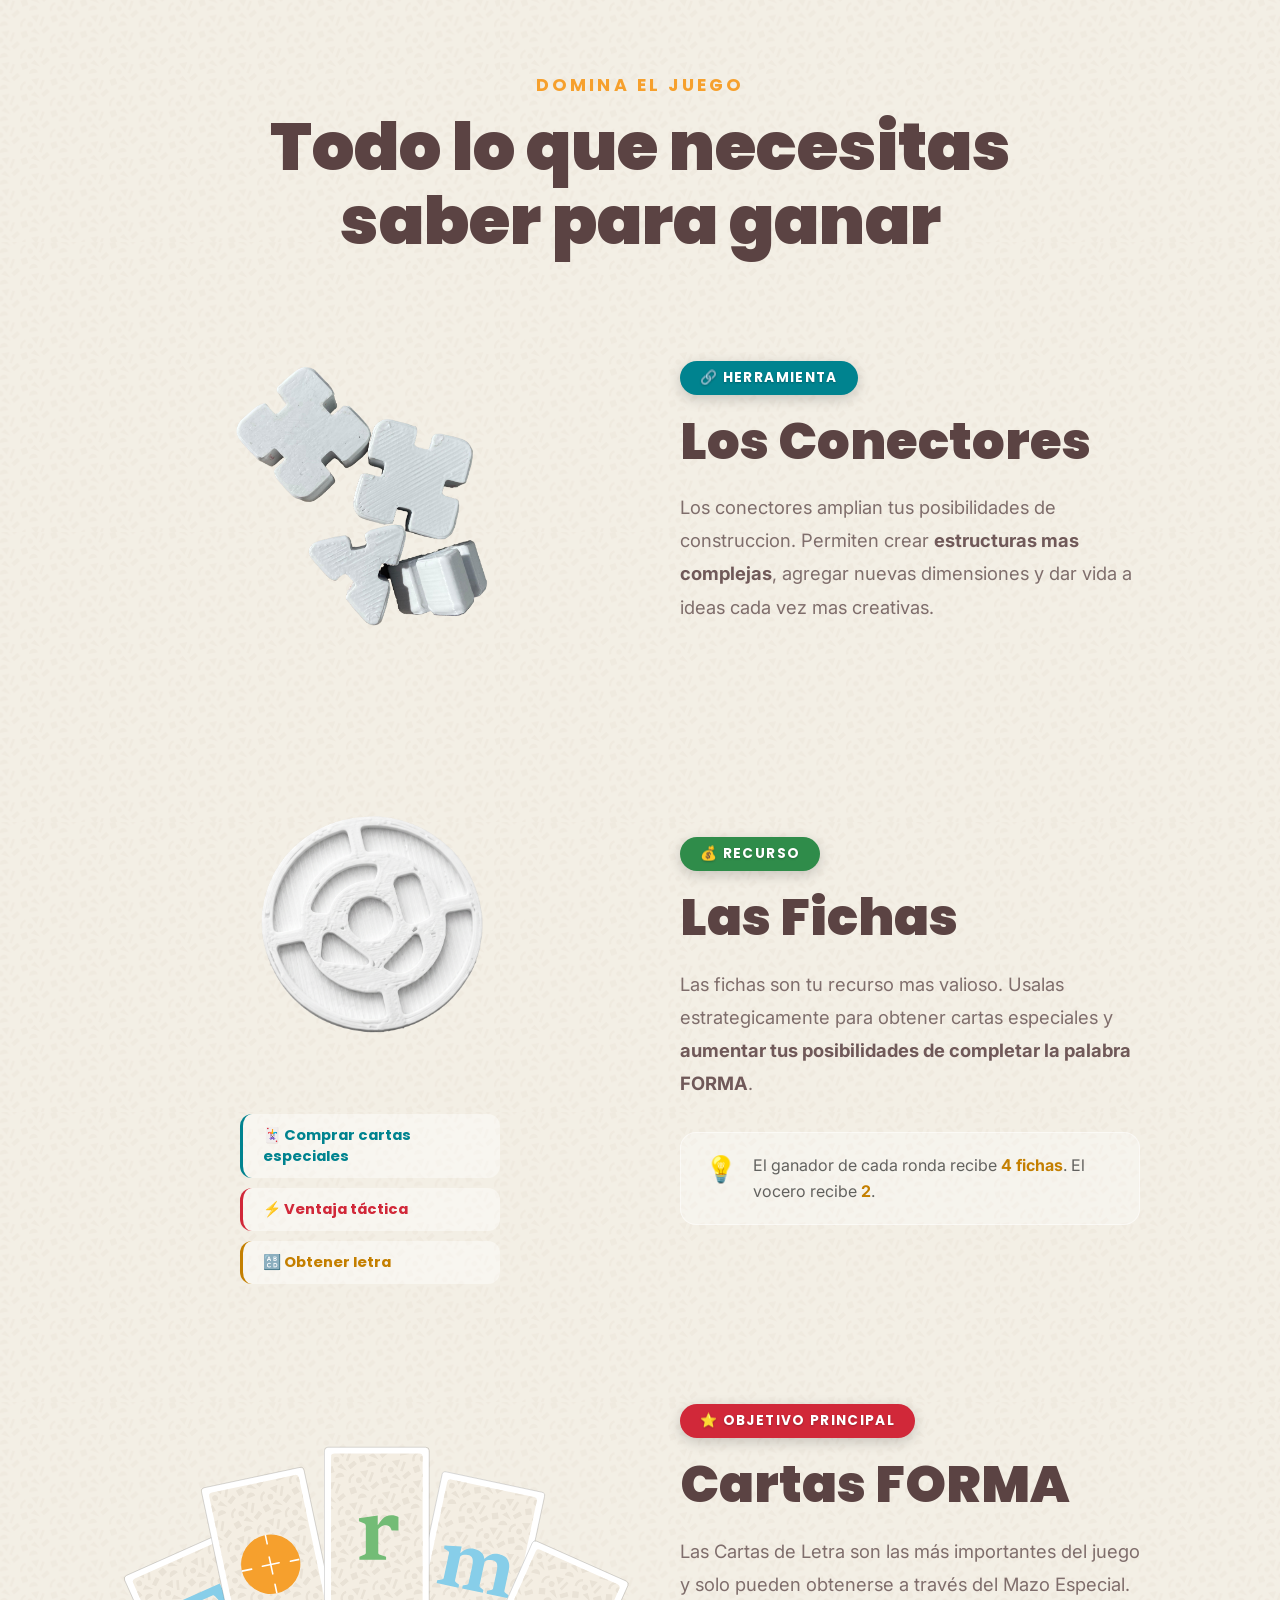
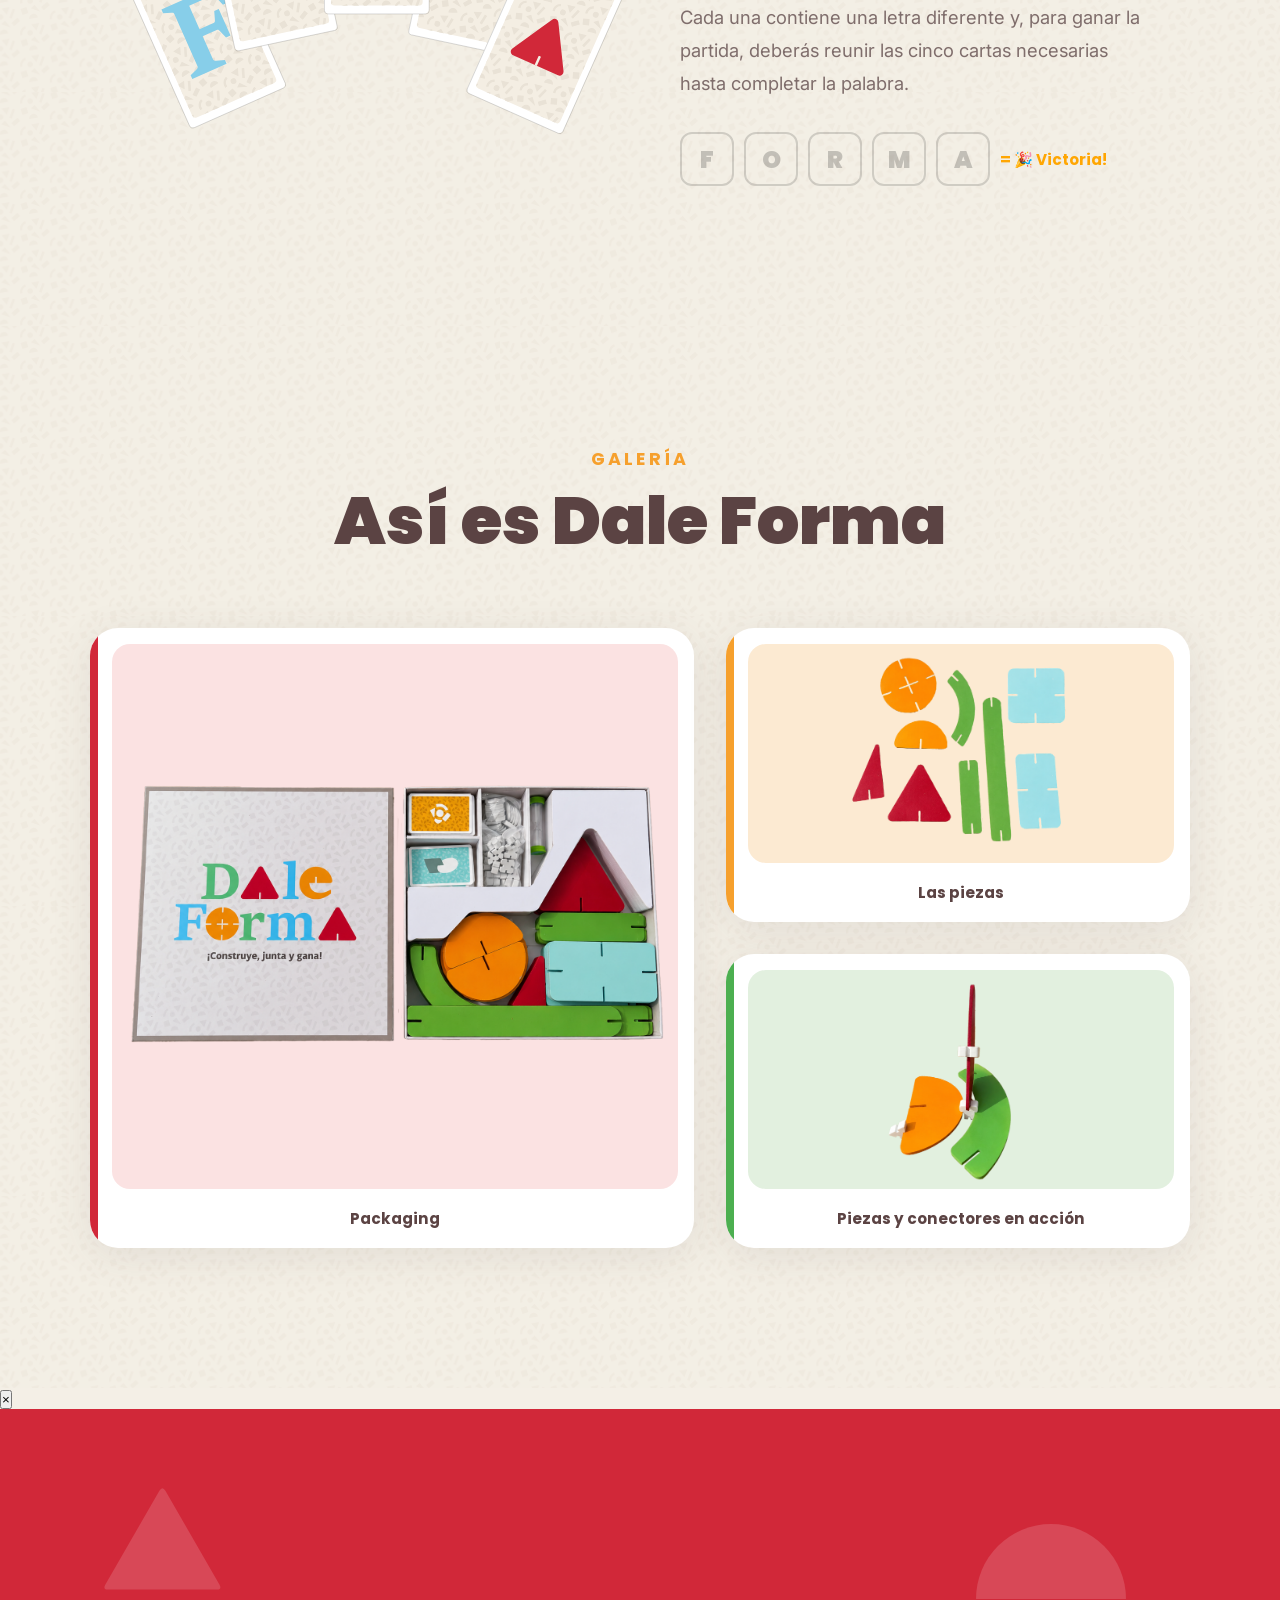
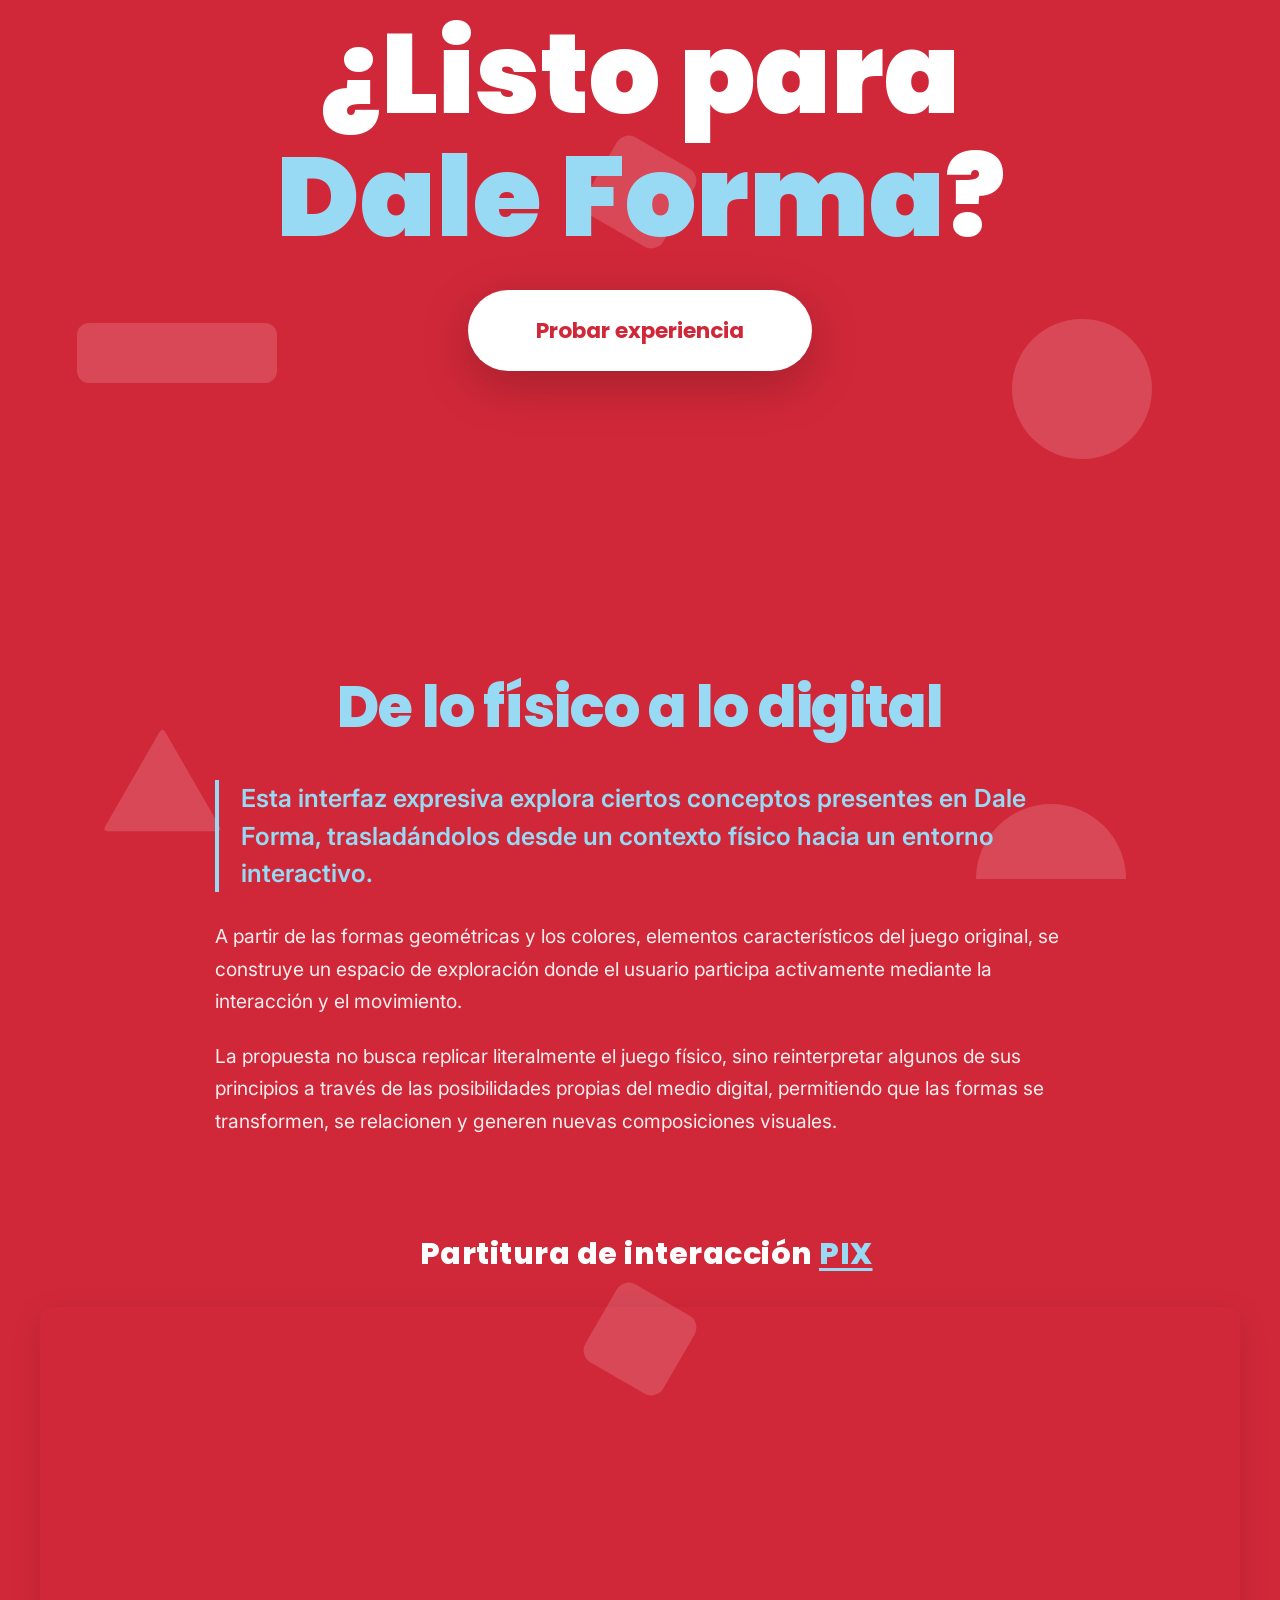
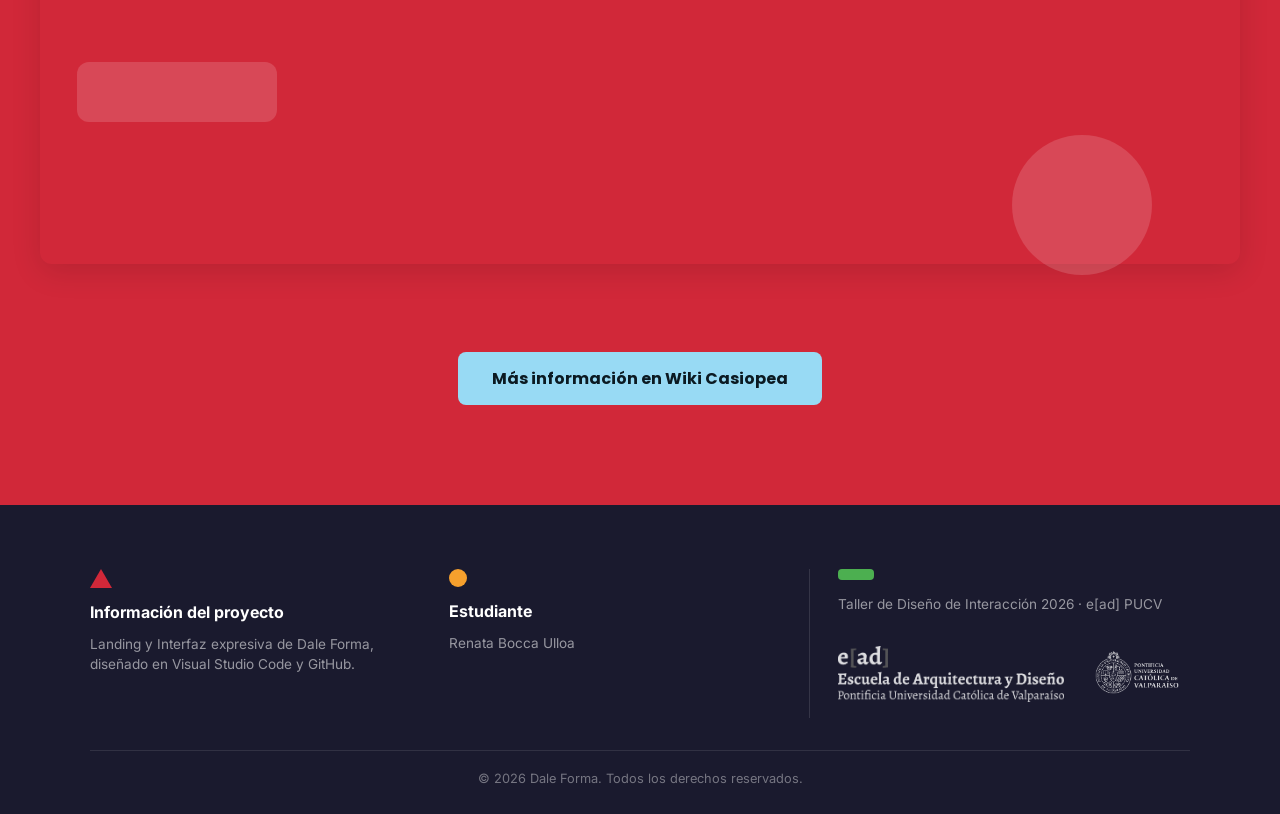
==== commit 76563c53: "Final" ====
--- a/index.html
+++ b/index.html
@@ -312,13 +312,13 @@
     <div class="fundamento-contenido">
         <h3>De lo físico a lo digital</h3>
         <p class="fundamento-lead">
-            Esta experiencia digital explora ciertos conceptos presentes en Dale Forma, 
+            Esta interfaz expresiva explora ciertos conceptos presentes en Dale Forma, 
             trasladándolos desde un contexto físico hacia un entorno interactivo.
         </p>
         <p>
             A partir de las formas geométricas y los colores, elementos característicos 
             del juego original, se construye un espacio de exploración donde el usuario 
-            participa activamente mediante la interacción, el movimiento y la animación.
+            participa activamente mediante la interacción y el movimiento.
         </p>
         <p>
             La propuesta no busca replicar literalmente el juego físico, sino reinterpretar 
@@ -364,7 +364,7 @@
         <div class="footer-col">
             <span class="ff tri" aria-hidden="true"></span>
             <h4>Información del proyecto</h4>
-            <p>Landing y experimentación digital de Dale Forma, diseñado en Visual Studio Code y GitHub.</p>
+            <p>Landing y Interfaz expresiva de Dale Forma, diseñado en Visual Studio Code y GitHub.</p>
         </div>
 
         <div class="footer-col">
